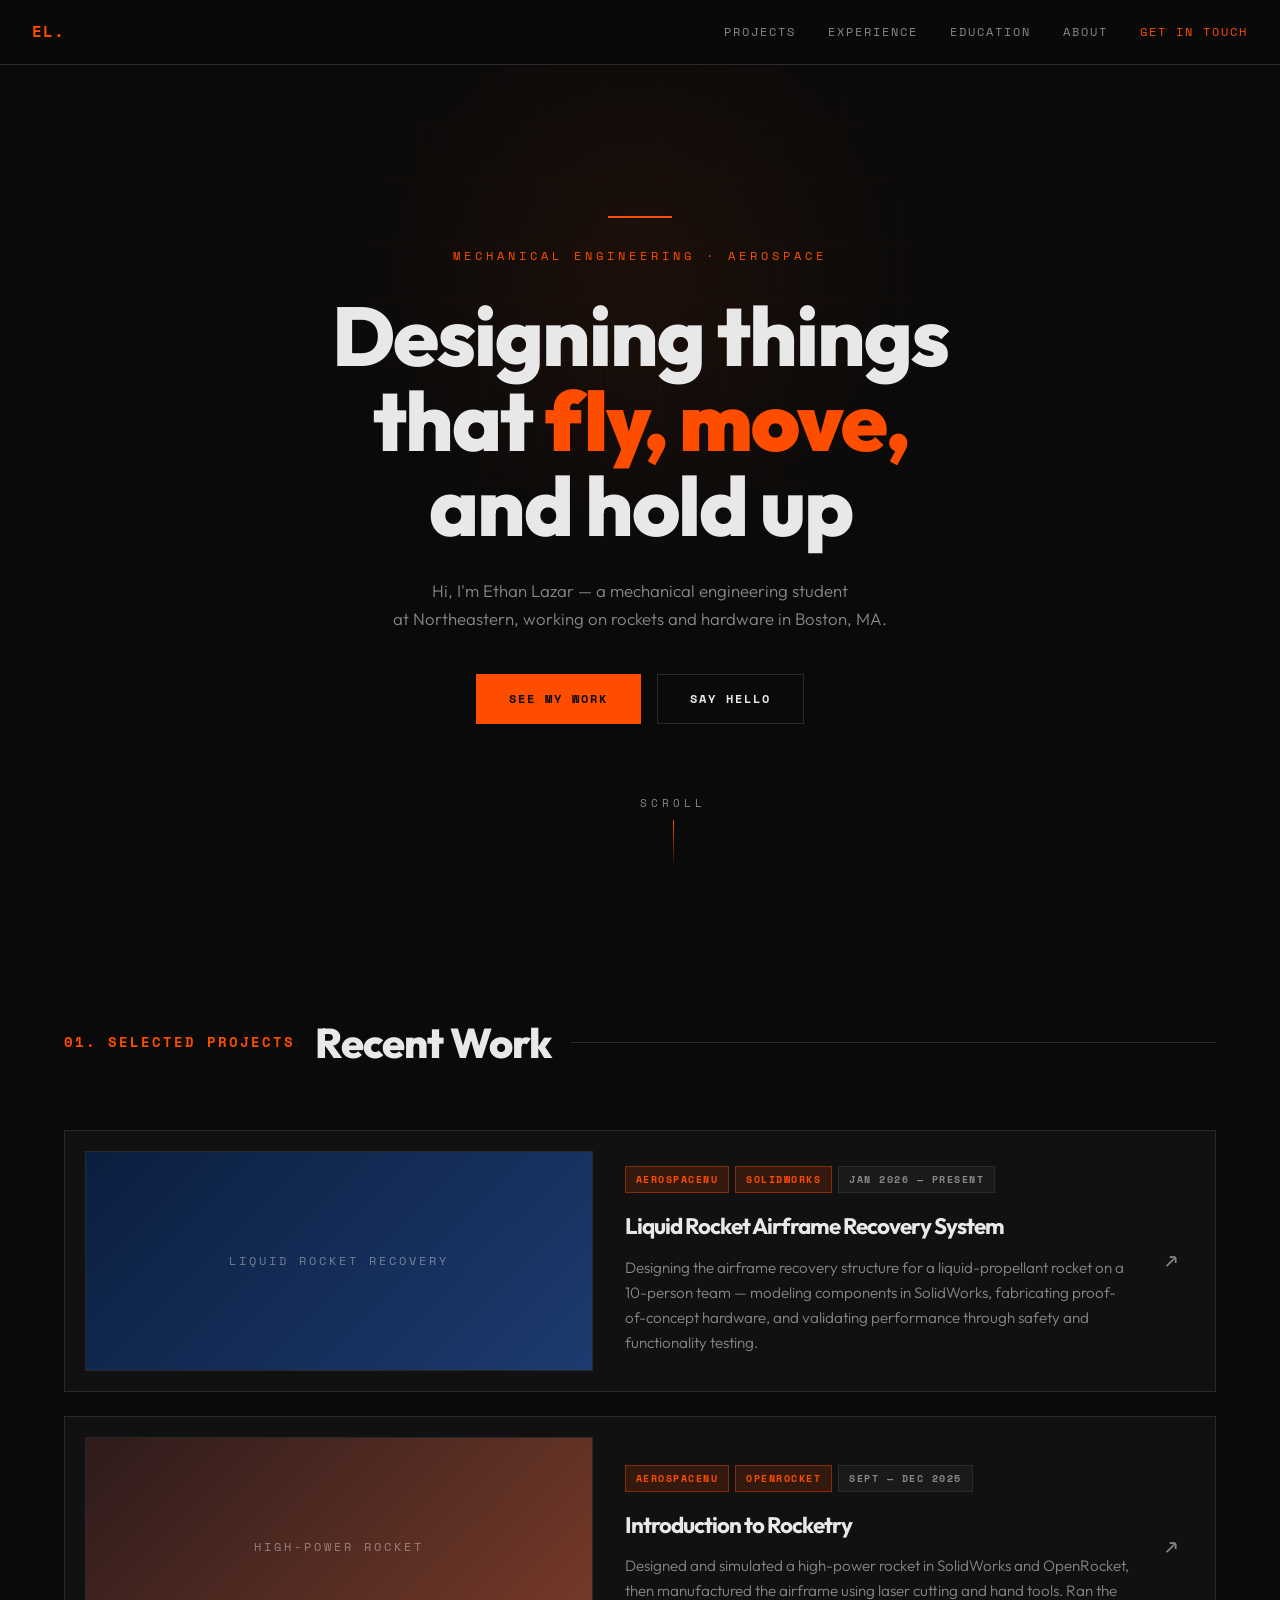
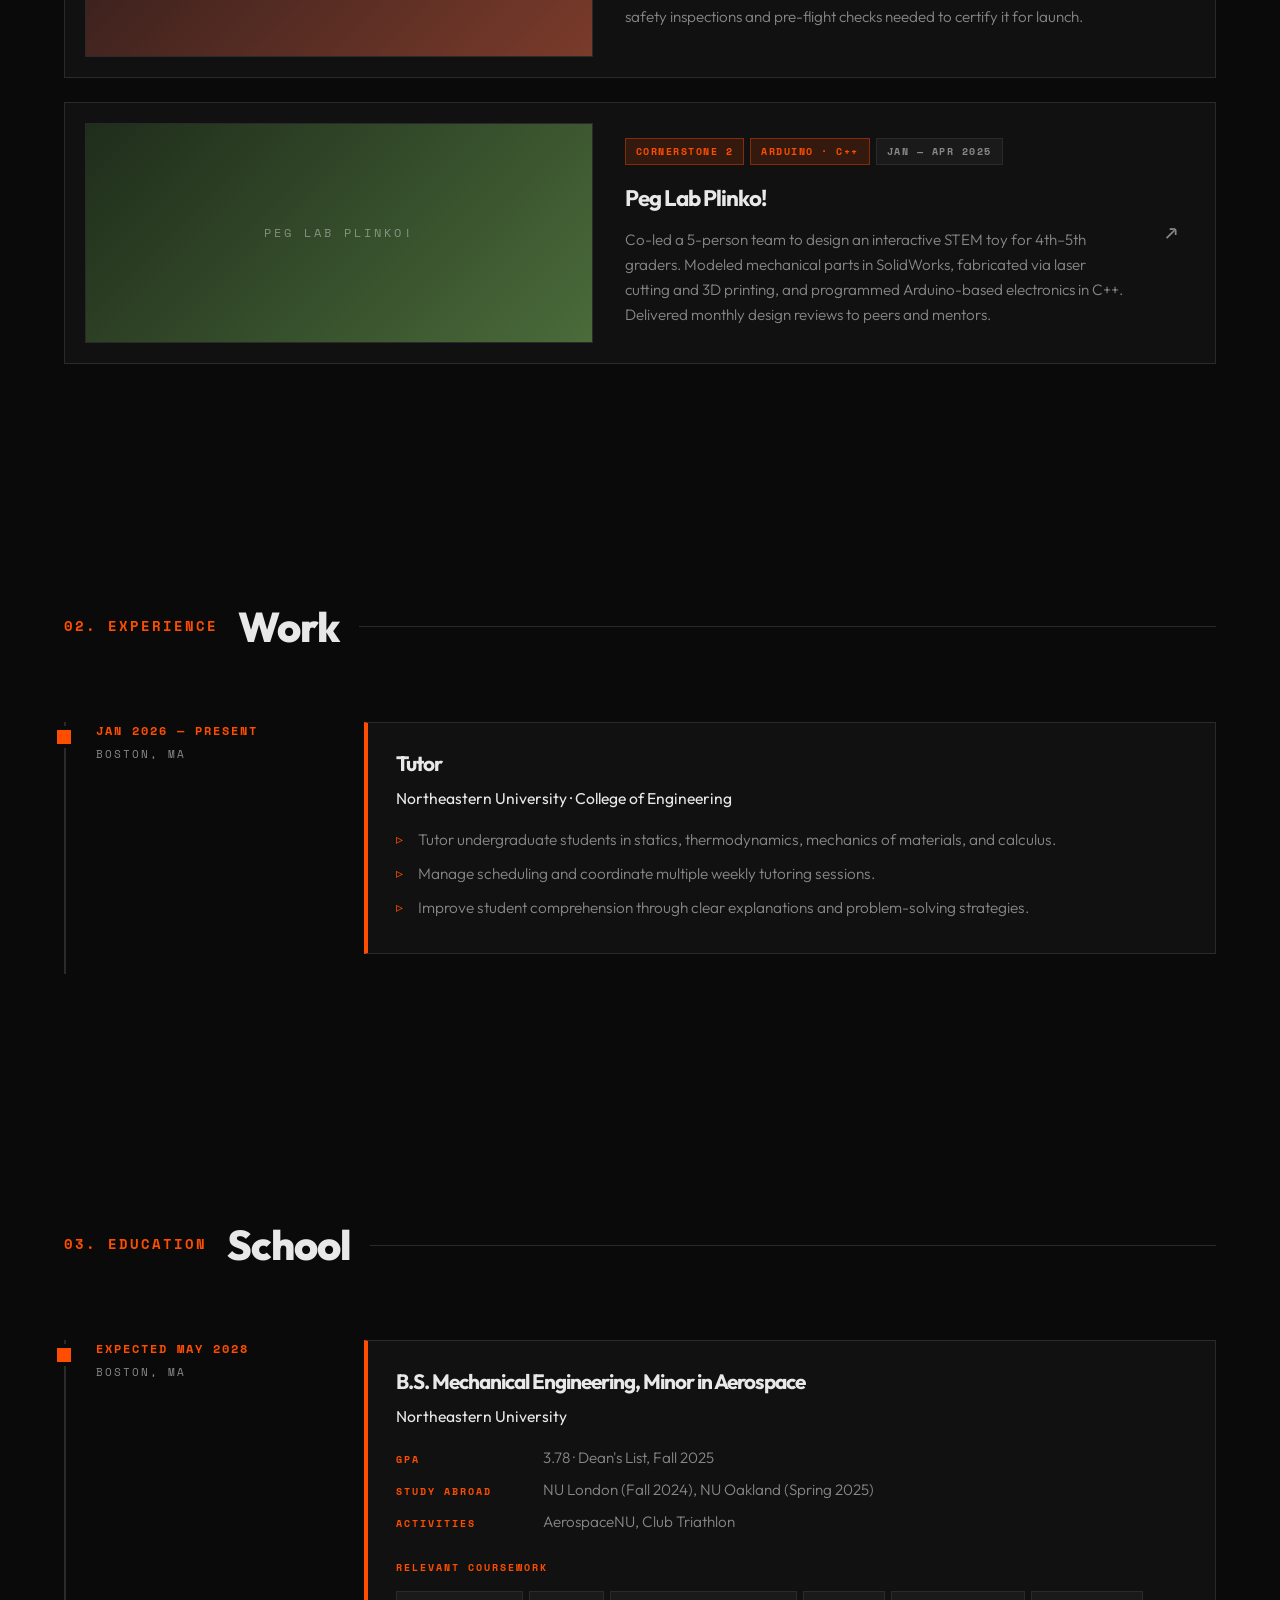
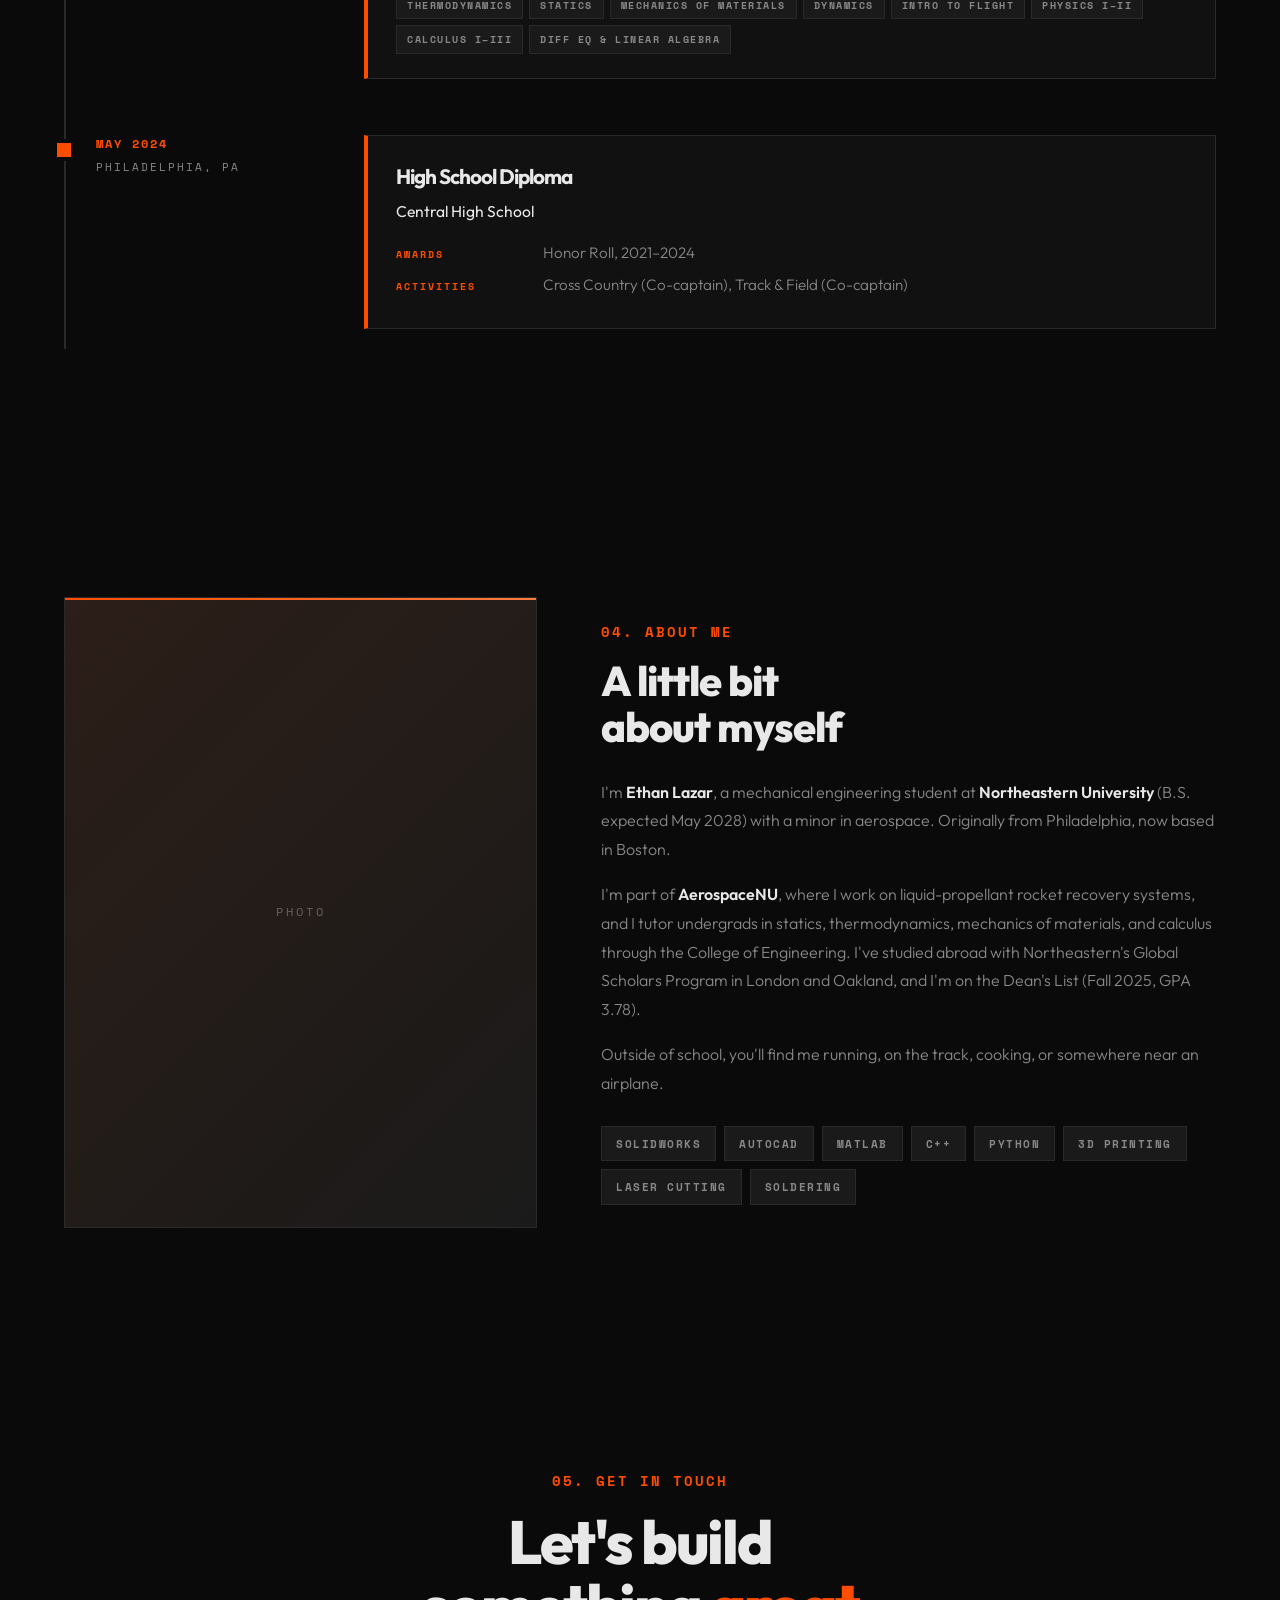
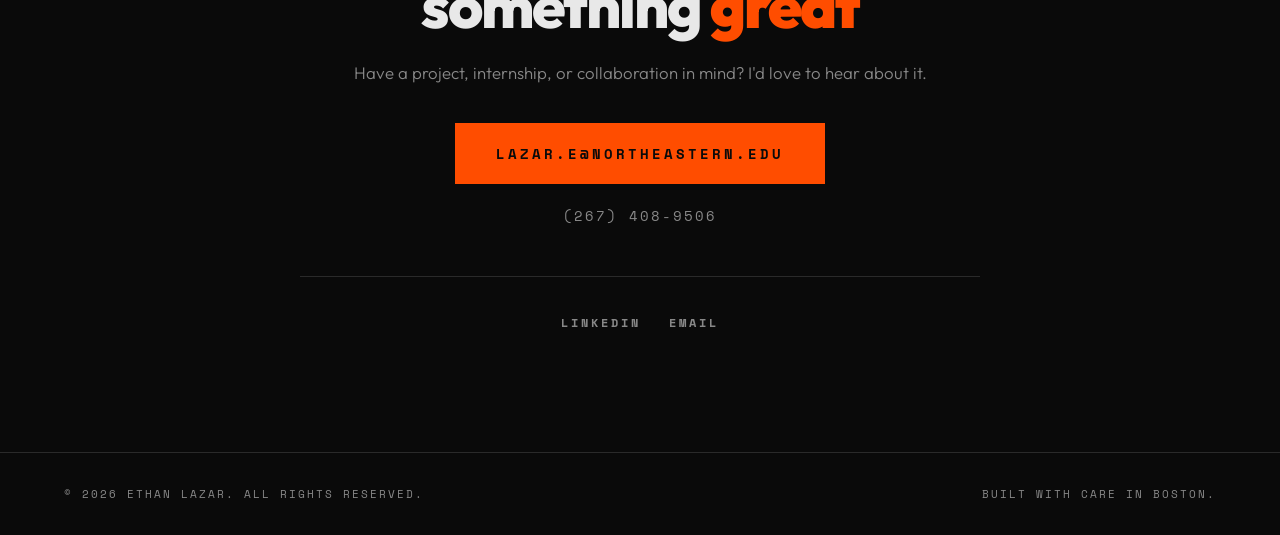
==== index.html @ 2fc9b8a6 "Retheme to engineering-blueprint palette with orange accent Swap workshop/forge styling for a sharp " ====
<!DOCTYPE html>
<html lang="en">
<head>
  <meta charset="UTF-8">
  <meta name="viewport" content="width=device-width, initial-scale=1.0">
  <title>Ethan Lazar — Mechanical Engineering</title>
  <link rel="preconnect" href="https://fonts.googleapis.com">
  <link rel="preconnect" href="https://fonts.gstatic.com" crossorigin>
  <link href="https://fonts.googleapis.com/css2?family=Outfit:wght@300;400;500;600;700;800;900&family=Space+Mono:wght@400;700&display=swap" rel="stylesheet">
  <link rel="stylesheet" href="style.css">
</head>
<body>

  <!-- Navigation -->
  <nav class="nav">
    <a href="#" class="nav-logo">EL<span class="dot">.</span></a>
    <div class="nav-links">
      <a href="#work">Projects</a>
      <a href="#experience">Experience</a>
      <a href="#education">Education</a>
      <a href="#about">About</a>
      <a href="#contact" class="nav-cta">Get in Touch</a>
    </div>
    <button class="nav-toggle" aria-label="Toggle menu">
      <span></span><span></span>
    </button>
  </nav>

  <!-- Mobile Menu -->
  <div class="mobile-menu">
    <a href="#work">Projects</a>
    <a href="#experience">Experience</a>
    <a href="#education">Education</a>
    <a href="#about">About</a>
    <a href="#contact">Get in Touch</a>
  </div>

  <!-- Hero Section -->
  <header class="hero">
    <div class="hero-grain"></div>
    <div class="hero-content">
      <div class="hero-rule"></div>
      <p class="hero-tag">Mechanical Engineering &middot; Aerospace</p>
      <h1 class="hero-title">
        Designing things<br>
        that <em>fly, move,</em><br>
        and hold up
      </h1>
      <p class="hero-sub">
        Hi, I'm Ethan Lazar — a mechanical engineering student<br>
        at Northeastern, working on rockets and hardware in Boston, MA.
      </p>
      <div class="hero-actions">
        <a href="#work" class="btn btn-primary">See My Work</a>
        <a href="#contact" class="btn btn-ghost">Say Hello</a>
      </div>
    </div>
    <div class="hero-scroll">
      <span>Scroll</span>
      <div class="scroll-line"></div>
    </div>
  </header>

  <!-- Work Section -->
  <section id="work" class="section work">
    <div class="container">
      <div class="section-header">
        <p class="section-tag">Selected Projects</p>
        <h2 class="section-title">Recent Work</h2>
      </div>
      <div class="projects-grid">

        <a href="liquid-rocket-recovery.html" class="project-card">
          <div class="project-img" style="background: linear-gradient(135deg, #0b1e3f, #1d3b6f);">
            <span class="project-placeholder">Liquid Rocket Recovery</span>
          </div>
          <div class="project-info">
            <div class="project-tags">
              <span>AerospaceNU</span>
              <span>SolidWorks</span>
              <span>Jan 2026 — Present</span>
            </div>
            <h3>Liquid Rocket Airframe Recovery System</h3>
            <p>Designing the airframe recovery structure for a liquid-propellant rocket on a 10-person team — modeling components in SolidWorks, fabricating proof-of-concept hardware, and validating performance through safety and functionality testing.</p>
          </div>
          <div class="project-arrow">&#8599;</div>
        </a>

        <a href="intro-to-rocketry.html" class="project-card">
          <div class="project-img" style="background: linear-gradient(135deg, #2d1b1b, #7a3b2a);">
            <span class="project-placeholder">High-Power Rocket</span>
          </div>
          <div class="project-info">
            <div class="project-tags">
              <span>AerospaceNU</span>
              <span>OpenRocket</span>
              <span>Sept — Dec 2025</span>
            </div>
            <h3>Introduction to Rocketry</h3>
            <p>Designed and simulated a high-power rocket in SolidWorks and OpenRocket, then manufactured the airframe using laser cutting and hand tools. Ran the safety inspections and pre-flight checks needed to certify it for launch.</p>
          </div>
          <div class="project-arrow">&#8599;</div>
        </a>

        <a href="peg-lab-plinko.html" class="project-card">
          <div class="project-img" style="background: linear-gradient(135deg, #1f2d1b, #4a6b3a);">
            <span class="project-placeholder">Peg Lab Plinko!</span>
          </div>
          <div class="project-info">
            <div class="project-tags">
              <span>Cornerstone 2</span>
              <span>Arduino &middot; C++</span>
              <span>Jan — Apr 2025</span>
            </div>
            <h3>Peg Lab Plinko!</h3>
            <p>Co-led a 5-person team to design an interactive STEM toy for 4th–5th graders. Modeled mechanical parts in SolidWorks, fabricated via laser cutting and 3D printing, and programmed Arduino-based electronics in C++. Delivered monthly design reviews to peers and mentors.</p>
          </div>
          <div class="project-arrow">&#8599;</div>
        </a>

      </div>
    </div>
  </section>

  <!-- Experience Section -->
  <section id="experience" class="section experience">
    <div class="container">
      <div class="section-header">
        <p class="section-tag">Experience</p>
        <h2 class="section-title">Work</h2>
      </div>
      <div class="timeline">
        <article class="timeline-entry">
          <div class="timeline-meta">
            <p class="timeline-date">Jan 2026 — Present</p>
            <p class="timeline-location">Boston, MA</p>
          </div>
          <div class="timeline-body">
            <h3 class="timeline-role">Tutor</h3>
            <p class="timeline-org">Northeastern University &middot; College of Engineering</p>
            <ul class="timeline-list">
              <li>Tutor undergraduate students in statics, thermodynamics, mechanics of materials, and calculus.</li>
              <li>Manage scheduling and coordinate multiple weekly tutoring sessions.</li>
              <li>Improve student comprehension through clear explanations and problem-solving strategies.</li>
            </ul>
          </div>
        </article>
      </div>
    </div>
  </section>

  <!-- Education Section -->
  <section id="education" class="section education">
    <div class="container">
      <div class="section-header">
        <p class="section-tag">Education</p>
        <h2 class="section-title">School</h2>
      </div>
      <div class="timeline">

        <article class="timeline-entry">
          <div class="timeline-meta">
            <p class="timeline-date">Expected May 2028</p>
            <p class="timeline-location">Boston, MA</p>
          </div>
          <div class="timeline-body">
            <h3 class="timeline-role">B.S. Mechanical Engineering, Minor in Aerospace</h3>
            <p class="timeline-org">Northeastern University</p>
            <p class="timeline-detail"><strong>GPA</strong> 3.78 &middot; Dean's List, Fall 2025</p>
            <p class="timeline-detail"><strong>Study Abroad</strong> NU London (Fall 2024), NU Oakland (Spring 2025)</p>
            <p class="timeline-detail"><strong>Activities</strong> AerospaceNU, Club Triathlon</p>
            <p class="timeline-detail timeline-label"><strong>Relevant Coursework</strong></p>
            <div class="course-chips">
              <span>Thermodynamics</span>
              <span>Statics</span>
              <span>Mechanics of Materials</span>
              <span>Dynamics</span>
              <span>Intro to Flight</span>
              <span>Physics I–II</span>
              <span>Calculus I–III</span>
              <span>Diff Eq &amp; Linear Algebra</span>
            </div>
          </div>
        </article>

        <article class="timeline-entry">
          <div class="timeline-meta">
            <p class="timeline-date">May 2024</p>
            <p class="timeline-location">Philadelphia, PA</p>
          </div>
          <div class="timeline-body">
            <h3 class="timeline-role">High School Diploma</h3>
            <p class="timeline-org">Central High School</p>
            <p class="timeline-detail"><strong>Awards</strong> Honor Roll, 2021–2024</p>
            <p class="timeline-detail"><strong>Activities</strong> Cross Country (Co-captain), Track &amp; Field (Co-captain)</p>
          </div>
        </article>

      </div>
    </div>
  </section>

  <!-- About Section -->
  <section id="about" class="section about">
    <div class="container">
      <div class="about-grid">
        <div class="about-photo">
          <div class="photo-placeholder">Photo</div>
        </div>
        <div class="about-content">
          <p class="section-tag">About Me</p>
          <h2 class="section-title">A little bit<br>about myself</h2>
          <p class="about-text">
            I'm <strong>Ethan Lazar</strong>, a mechanical engineering student at <strong>Northeastern University</strong> (B.S. expected May 2028) with a minor in aerospace. Originally from Philadelphia, now based in Boston.
          </p>
          <p class="about-text">
            I'm part of <strong>AerospaceNU</strong>, where I work on liquid-propellant rocket recovery systems, and I tutor undergrads in statics, thermodynamics, mechanics of materials, and calculus through the College of Engineering. I've studied abroad with Northeastern's Global Scholars Program in London and Oakland, and I'm on the Dean's List (Fall 2025, GPA 3.78).
          </p>
          <p class="about-text">
            Outside of school, you'll find me running, on the track, cooking, or somewhere near an airplane.
          </p>
          <div class="skills-row">
            <div class="skill-chip">SolidWorks</div>
            <div class="skill-chip">AutoCAD</div>
            <div class="skill-chip">MATLAB</div>
            <div class="skill-chip">C++</div>
            <div class="skill-chip">Python</div>
            <div class="skill-chip">3D Printing</div>
            <div class="skill-chip">Laser Cutting</div>
            <div class="skill-chip">Soldering</div>
          </div>
        </div>
      </div>
    </div>
  </section>

  <!-- Contact Section -->
  <section id="contact" class="section contact">
    <div class="container">
      <div class="contact-inner">
        <p class="section-tag">Get in Touch</p>
        <h2 class="contact-title">Let's build<br>something <em>great</em></h2>
        <p class="contact-sub">Have a project, internship, or collaboration in mind? I'd love to hear about it.</p>
        <a href="mailto:lazar.e@northeastern.edu" class="btn btn-primary btn-large">lazar.e@northeastern.edu</a>
        <p class="contact-phone"><a href="tel:+12674089506">(267) 408-9506</a></p>
        <div class="social-links">
          <a href="https://linkedin.com/in/etlazar" target="_blank" rel="noopener">LinkedIn</a>
          <a href="mailto:lazar.e@northeastern.edu">Email</a>
        </div>
      </div>
    </div>
  </section>

  <!-- Footer -->
  <footer class="footer">
    <div class="container footer-inner">
      <span>&copy; 2026 Ethan Lazar. All rights reserved.</span>
      <span>Built with care in Boston.</span>
    </div>
  </footer>

  <script src="script.js"></script>
</body>
</html>
---- style.css ----
/* ============================================
   PORTFOLIO — STYLE SHEET
   Aesthetic: engineering blueprint — sharp,
   dark-on-dark, monospace UI labels, accent orange.
   ============================================ */

:root {
  --bg:           #0a0a0a;
  --surface:      #111111;
  --surface-2:    #1a1a1a;
  --border:       #2a2a2a;
  --text:         #e8e8e8;
  --text-dim:     #888888;
  --accent:       #ff4d00;
  --accent-2:     #ff7a3d;
  --accent-glow:  rgba(255, 77, 0, 0.15);
  --accent-border:rgba(255, 77, 0, 0.4);

  --font-sans:    'Outfit', -apple-system, BlinkMacSystemFont, sans-serif;
  --font-mono:    'Space Mono', ui-monospace, 'Courier New', monospace;

  --max-w: 1200px;
  --ease: cubic-bezier(0.22, 1, 0.36, 1);
}

/* ---- Reset ---- */
*, *::before, *::after { margin: 0; padding: 0; box-sizing: border-box; }
html { scroll-behavior: smooth; -webkit-font-smoothing: antialiased; }
body {
  font-family: var(--font-sans);
  background: var(--bg);
  color: var(--text);
  font-size: 16px;
  font-weight: 300;
  line-height: 1.6;
  overflow-x: hidden;
}
a { color: inherit; text-decoration: none; }
img { max-width: 100%; display: block; }

/* ---- Scrollbar ---- */
::-webkit-scrollbar { width: 6px; height: 6px; }
::-webkit-scrollbar-track { background: var(--bg); }
::-webkit-scrollbar-thumb { background: var(--accent); border-radius: 3px; }
::-webkit-scrollbar-thumb:hover { background: var(--accent-2); }
html { scrollbar-width: thin; scrollbar-color: var(--accent) var(--bg); }

/* ---- Container ---- */
.container { max-width: var(--max-w); margin: 0 auto; padding: 0 24px; }

/* ============================================
   NAVIGATION — glassmorphism
   ============================================ */
.nav {
  position: fixed; top: 0; left: 0; right: 0; z-index: 100;
  display: flex; align-items: center; justify-content: space-between;
  padding: 18px 32px;
  background: rgba(10, 10, 10, 0.85);
  backdrop-filter: blur(20px);
  -webkit-backdrop-filter: blur(20px);
  border-bottom: 1px solid var(--border);
}
.nav-logo {
  font-family: var(--font-mono);
  font-size: 1rem;
  font-weight: 700;
  letter-spacing: 1px;
  color: var(--accent);
  text-transform: uppercase;
}
.nav-logo .dot { color: var(--accent); }
.nav-links { display: flex; align-items: center; gap: 32px; }
.nav-links a {
  position: relative;
  font-family: var(--font-mono);
  font-size: 0.78rem;
  font-weight: 400;
  color: var(--text-dim);
  text-transform: uppercase;
  letter-spacing: 2px;
  padding: 4px 0;
  transition: color 0.3s var(--ease);
}
.nav-links a::after {
  content: "";
  position: absolute;
  left: 0; bottom: -2px;
  width: 0; height: 1px;
  background: var(--accent);
  transition: width 0.3s var(--ease);
}
.nav-links a:hover { color: var(--accent); }
.nav-links a:hover::after { width: 100%; }
.nav-cta {
  color: var(--accent) !important;
}
.nav-cta::after { background: var(--accent); }

.nav-toggle {
  display: none; background: none; border: none; cursor: pointer;
  flex-direction: column; gap: 5px; padding: 4px;
}
.nav-toggle span {
  display: block; width: 24px; height: 2px; background: var(--text);
  transition: 0.3s var(--ease);
}

/* Mobile menu */
.mobile-menu {
  position: fixed; top: 0; left: 0; right: 0; bottom: 0;
  z-index: 99; background: var(--bg);
  display: flex; flex-direction: column;
  align-items: center; justify-content: center; gap: 28px;
  opacity: 0; pointer-events: none; transition: opacity 0.4s var(--ease);
}
.mobile-menu.open { opacity: 1; pointer-events: all; }
.mobile-menu a {
  font-family: var(--font-mono);
  font-size: 1.2rem;
  font-weight: 400;
  text-transform: uppercase;
  letter-spacing: 3px;
  color: var(--text-dim);
  transition: color 0.3s;
}
.mobile-menu a:hover { color: var(--accent); }

/* ============================================
   HERO — grid background + radial glow
   ============================================ */
.hero {
  position: relative;
  min-height: 100vh;
  display: flex; align-items: center; justify-content: center;
  padding: 120px 24px 80px;
  overflow: hidden;
  background: var(--bg);
}
.hero::before {
  /* grid */
  content: "";
  position: absolute; inset: 0;
  background-image:
    linear-gradient(rgba(255, 77, 0, 0.04) 1px, transparent 1px),
    linear-gradient(90deg, rgba(255, 77, 0, 0.04) 1px, transparent 1px);
  background-size: 60px 60px;
  -webkit-mask-image: radial-gradient(ellipse 80% 60% at 50% 40%, #000 0%, transparent 80%);
          mask-image: radial-gradient(ellipse 80% 60% at 50% 40%, #000 0%, transparent 80%);
  pointer-events: none;
}
.hero::after {
  /* glow orb */
  content: "";
  position: absolute;
  top: 30%; left: 50%;
  width: 600px; height: 600px;
  transform: translate(-50%, -50%);
  background: radial-gradient(circle, rgba(255, 77, 0, 0.08) 0%, transparent 70%);
  pointer-events: none;
  z-index: 0;
}
.hero-grain { display: none; }

.hero-content { text-align: center; position: relative; z-index: 1; }
.hero-rule {
  width: 64px;
  height: 2px;
  background: var(--accent);
  margin: 0 auto 28px;
  opacity: 0; animation: fadeUp 0.8s var(--ease) 0.2s forwards;
}
.hero-tag {
  font-family: var(--font-mono);
  font-size: 0.78rem;
  font-weight: 400;
  text-transform: uppercase;
  letter-spacing: 4px;
  color: var(--accent);
  margin-bottom: 28px;
  opacity: 0; animation: fadeUp 0.8s var(--ease) 0.4s forwards;
}
.hero-title {
  font-family: var(--font-sans);
  font-size: clamp(2.6rem, 6.5vw, 5.2rem);
  font-weight: 800;
  line-height: 1.02;
  letter-spacing: -2px;
  color: var(--text);
  margin-bottom: 28px;
  opacity: 0; animation: fadeUp 0.8s var(--ease) 0.6s forwards;
}
.hero-title em {
  font-style: normal;
  color: var(--accent);
  font-weight: 900;
}
.hero-sub {
  font-size: 1.05rem;
  font-weight: 300;
  color: var(--text-dim);
  line-height: 1.7;
  max-width: 560px;
  margin: 0 auto 40px;
  opacity: 0; animation: fadeUp 0.8s var(--ease) 0.8s forwards;
}
.hero-actions {
  display: flex; gap: 16px; justify-content: center; flex-wrap: wrap;
  opacity: 0; animation: fadeUp 0.8s var(--ease) 1s forwards;
}
.hero-scroll {
  position: absolute; bottom: 32px; left: 50%; transform: translateX(-50%);
  display: flex; flex-direction: column; align-items: center; gap: 8px;
  z-index: 1;
  opacity: 0; animation: fadeUp 0.8s var(--ease) 1.2s forwards;
}
.hero-scroll span {
  font-family: var(--font-mono);
  font-size: 0.7rem; text-transform: uppercase; letter-spacing: 4px;
  color: var(--text-dim);
}
.scroll-line {
  width: 1px; height: 48px;
  background: linear-gradient(to bottom, var(--accent), transparent);
  animation: scrollPulse 2s ease-in-out infinite;
}

/* ============================================
   BUTTONS — sliding ::before background
   ============================================ */
.btn {
  position: relative;
  display: inline-flex; align-items: center; gap: 8px;
  padding: 14px 32px;
  font-family: var(--font-mono);
  font-size: 0.78rem; font-weight: 700;
  text-transform: uppercase;
  letter-spacing: 2px;
  border: 1px solid var(--accent);
  background: transparent;
  color: var(--accent);
  cursor: pointer;
  overflow: hidden;
  z-index: 0;
  transition: color 0.3s var(--ease);
}
.btn::before {
  content: "";
  position: absolute;
  top: 0; left: -100%;
  width: 100%; height: 100%;
  background: var(--accent);
  z-index: -1;
  transition: left 0.35s var(--ease);
}
.btn:hover { color: var(--bg); }
.btn:hover::before { left: 0; }

.btn-primary {
  background: var(--accent);
  color: var(--bg);
}
.btn-primary::before {
  background: var(--accent-2);
  left: -100%;
}
.btn-primary:hover { color: var(--bg); }
.btn-primary:hover::before { left: 0; }

.btn-ghost {
  border-color: var(--border);
  color: var(--text);
}
.btn-ghost::before { background: var(--accent); }
.btn-ghost:hover { color: var(--bg); border-color: var(--accent); }

.btn-large { font-size: 0.9rem; padding: 18px 40px; letter-spacing: 3px; }

/* ============================================
   SECTIONS — numbered header with horizontal line
   ============================================ */
.section { padding: 120px 0; position: relative; }
.section-header {
  display: flex;
  align-items: center;
  gap: 20px;
  margin-bottom: 64px;
}
.section-header::after {
  content: "";
  flex: 1;
  height: 1px;
  background: var(--border);
}
.section-tag {
  font-family: var(--font-mono);
  font-size: 0.85rem; font-weight: 700;
  text-transform: uppercase;
  letter-spacing: 2px;
  color: var(--accent);
  flex-shrink: 0;
}
.section-title {
  font-family: var(--font-sans);
  font-size: clamp(1.8rem, 3.4vw, 2.6rem);
  font-weight: 800;
  letter-spacing: -1px;
  color: var(--text);
  line-height: 1.1;
  flex-shrink: 0;
  white-space: nowrap;
}

/* Numbered counters: 01, 02, 03, ... */
body { counter-reset: section; }
.section { counter-increment: section; }
.section .section-tag::before {
  content: counter(section, decimal-leading-zero) ". ";
  color: var(--accent);
}

/* ============================================
   PROJECTS GRID — cards with hover lift + top bar
   ============================================ */
.projects-grid {
  display: grid; gap: 24px;
}
.project-card {
  position: relative;
  display: grid;
  grid-template-columns: 1fr 1fr auto;
  align-items: center;
  gap: 32px;
  background: var(--surface);
  padding: 20px;
  border: 1px solid var(--border);
  transition: transform 0.3s var(--ease), border-color 0.3s var(--ease), background 0.3s var(--ease);
  cursor: pointer;
  overflow: hidden;
}
.project-card::before {
  content: "";
  position: absolute;
  top: 0; left: 0; right: 0;
  height: 2px;
  background: linear-gradient(90deg, var(--accent), var(--accent-2));
  opacity: 0;
  transition: opacity 0.3s var(--ease);
}
.project-card:hover {
  border-color: var(--accent);
  transform: translateY(-4px);
}
.project-card:hover::before { opacity: 1; }

.project-img {
  height: 220px;
  display: flex; align-items: center; justify-content: center;
  overflow: hidden;
  border: 1px solid var(--border);
  transition: transform 0.4s var(--ease);
}
.project-card:hover .project-img { transform: scale(1.02); }
.project-placeholder {
  font-family: var(--font-mono);
  font-size: 0.78rem;
  color: rgba(232, 232, 232, 0.45);
  text-transform: uppercase;
  letter-spacing: 3px;
}
.project-info { padding: 8px 0; }
.project-tags { display: flex; gap: 6px; margin-bottom: 16px; flex-wrap: wrap; }
.project-tags span {
  font-family: var(--font-mono);
  font-size: 0.65rem; font-weight: 700;
  text-transform: uppercase; letter-spacing: 1.5px;
  color: var(--accent);
  background: var(--accent-glow);
  border: 1px solid var(--accent-border);
  padding: 4px 10px;
}
.project-tags span:last-child {
  color: var(--text-dim);
  background: var(--surface-2);
  border-color: var(--border);
}
.project-info h3 {
  font-family: var(--font-sans);
  font-size: 1.4rem;
  font-weight: 700;
  letter-spacing: -1px;
  color: var(--text);
  margin-bottom: 10px;
}
.project-info p {
  font-size: 0.95rem;
  font-weight: 300;
  color: var(--text-dim);
  line-height: 1.65;
}
.project-arrow {
  font-family: var(--font-mono);
  font-size: 1.5rem; color: var(--text-dim);
  transition: all 0.3s var(--ease);
  padding-right: 16px;
}
.project-card:hover .project-arrow {
  color: var(--accent); transform: translate(4px, -4px);
}

/* ============================================
   TIMELINE — square dots, 2px left line
   ============================================ */
.experience { background: var(--bg); }
.education  { background: var(--bg); }

.timeline {
  position: relative;
  display: flex; flex-direction: column;
  padding-left: 32px;
}
.timeline::before {
  content: "";
  position: absolute;
  left: 0; top: 8px; bottom: 8px;
  width: 2px;
  background: var(--border);
}
.timeline-entry {
  position: relative;
  display: grid;
  grid-template-columns: 220px 1fr;
  gap: 48px;
  padding: 28px 0;
}
.timeline-entry::before {
  content: "";
  position: absolute;
  left: -39px;
  top: 36px;
  width: 14px; height: 14px;
  background: var(--accent);
  border: 2px solid var(--accent);
  box-shadow: 0 0 0 4px var(--bg);
}
.timeline-entry:first-child { padding-top: 8px; }
.timeline-entry:first-child::before { top: 16px; }

.timeline-meta {
  font-family: var(--font-mono);
}
.timeline-date {
  font-size: 0.72rem;
  font-weight: 700;
  color: var(--accent);
  text-transform: uppercase;
  letter-spacing: 2px;
  margin-bottom: 6px;
}
.timeline-location {
  font-size: 0.68rem;
  color: var(--text-dim);
  text-transform: uppercase;
  letter-spacing: 2px;
}
.timeline-body {
  position: relative;
  background: var(--surface);
  border: 1px solid var(--border);
  border-left: 4px solid var(--accent);
  padding: 24px 28px;
  transition: border-color 0.3s var(--ease), transform 0.3s var(--ease);
}
.timeline-body:hover {
  border-color: var(--accent);
  border-left-color: var(--accent);
  transform: translateY(-2px);
}
.timeline-role {
  font-family: var(--font-sans);
  font-size: 1.3rem;
  font-weight: 700;
  letter-spacing: -1px;
  color: var(--text);
  margin-bottom: 6px;
}
.timeline-org {
  font-size: 0.98rem;
  font-weight: 400;
  color: var(--text);
  margin-bottom: 16px;
}
.timeline-detail {
  font-size: 0.95rem;
  font-weight: 300;
  color: var(--text-dim);
  line-height: 1.7;
  margin-bottom: 6px;
}
.timeline-detail strong {
  display: inline-block;
  min-width: 140px;
  font-family: var(--font-mono);
  font-size: 0.65rem;
  font-weight: 700;
  color: var(--accent);
  text-transform: uppercase;
  letter-spacing: 2px;
  margin-right: 4px;
}
.timeline-label { margin-top: 18px; margin-bottom: 0; }
.timeline-list {
  list-style: none;
  margin: 12px 0 0;
  padding: 0;
}
.timeline-list li {
  position: relative;
  padding-left: 22px;
  color: var(--text-dim);
  font-size: 0.96rem;
  font-weight: 300;
  line-height: 1.7;
  margin-bottom: 8px;
}
.timeline-list li::before {
  content: "▹";
  position: absolute;
  left: 0; top: 0;
  color: var(--accent);
  font-size: 0.9rem;
}
.course-chips {
  display: flex; flex-wrap: wrap; gap: 6px; margin-top: 12px;
}
.course-chips span {
  font-family: var(--font-mono);
  font-size: 0.65rem; font-weight: 700;
  text-transform: uppercase; letter-spacing: 1.5px;
  padding: 5px 10px;
  background: var(--surface-2);
  border: 1px solid var(--border);
  color: var(--text-dim);
  transition: all 0.25s var(--ease);
}
.course-chips span:hover {
  background: var(--accent-glow);
  border-color: var(--accent-border);
  color: var(--accent);
}

/* ============================================
   ABOUT
   ============================================ */
.about { background: var(--bg); }
.about-grid {
  display: grid; grid-template-columns: 1fr 1.3fr;
  gap: 64px; align-items: center;
}
.about-photo {
  aspect-ratio: 3/4;
  overflow: hidden;
  border: 1px solid var(--border);
  background: var(--surface);
  position: relative;
}
.about-photo::before {
  content: "";
  position: absolute;
  top: 0; left: 0; right: 0;
  height: 2px;
  background: linear-gradient(90deg, var(--accent), var(--accent-2));
}
.photo-placeholder {
  width: 100%; height: 100%;
  background:
    linear-gradient(135deg, rgba(255, 77, 0, 0.08), transparent),
    var(--surface-2);
  display: flex; align-items: center; justify-content: center;
  font-family: var(--font-mono);
  color: rgba(232, 232, 232, 0.35); font-size: 0.78rem;
  text-transform: uppercase; letter-spacing: 3px;
}
.about-content .section-tag {
  display: inline-block;
  margin-bottom: 14px;
}
.about-content .section-title {
  white-space: normal;
  margin-bottom: 28px;
}
.about-text {
  color: var(--text-dim);
  font-size: 1rem;
  font-weight: 300;
  line-height: 1.8;
  margin-bottom: 16px;
}
.about-text strong { color: var(--text); font-weight: 600; }
.skills-row {
  display: flex; flex-wrap: wrap; gap: 8px; margin-top: 28px;
}
.skill-chip {
  font-family: var(--font-mono);
  font-size: 0.7rem; font-weight: 700;
  text-transform: uppercase; letter-spacing: 1.5px;
  padding: 8px 14px;
  background: var(--surface-2);
  border: 1px solid var(--border);
  color: var(--text-dim);
  transition: all 0.25s var(--ease);
}
.skill-chip:hover {
  background: var(--accent-glow);
  border-color: var(--accent-border);
  color: var(--accent);
}

/* ============================================
   CONTACT
   ============================================ */
.contact { text-align: center; background: var(--bg); }
.contact-inner { max-width: 680px; margin: 0 auto; }
.contact-inner .section-tag {
  display: inline-block;
  margin-bottom: 18px;
  text-align: center;
}
.contact-title {
  font-family: var(--font-sans);
  font-size: clamp(2.2rem, 5vw, 3.8rem);
  font-weight: 800;
  letter-spacing: -2px;
  color: var(--text);
  line-height: 1.05;
  margin-bottom: 22px;
}
.contact-title em { color: var(--accent); font-style: normal; font-weight: 900; }
.contact-sub {
  color: var(--text-dim);
  font-size: 1.05rem;
  font-weight: 300;
  margin-bottom: 36px;
}
.contact-phone {
  margin-top: 22px;
  font-family: var(--font-mono);
  font-size: 0.85rem;
  color: var(--text-dim);
  letter-spacing: 2px;
  text-transform: uppercase;
}
.contact-phone a {
  color: var(--text-dim);
  transition: color 0.3s;
}
.contact-phone a:hover { color: var(--accent); }
.social-links {
  display: flex; gap: 28px; justify-content: center; margin-top: 48px;
  padding-top: 36px;
  border-top: 1px solid var(--border);
}
.social-links a {
  font-family: var(--font-mono);
  font-size: 0.75rem; font-weight: 700;
  color: var(--text-dim); transition: color 0.3s;
  text-transform: uppercase; letter-spacing: 3px;
}
.social-links a:hover { color: var(--accent); }

/* ============================================
   FOOTER
   ============================================ */
.footer {
  padding: 32px 0;
  border-top: 1px solid var(--border);
  background: var(--bg);
}
.footer-inner {
  display: flex; justify-content: space-between; align-items: center;
  font-family: var(--font-mono);
  font-size: 0.7rem;
  text-transform: uppercase;
  letter-spacing: 2px;
  color: var(--text-dim);
}

/* ============================================
   PROJECT DETAIL PAGE
   ============================================ */
.project-hero {
  position: relative;
  padding: 160px 24px 80px;
  overflow: hidden;
  background: var(--bg);
  border-bottom: 1px solid var(--border);
}
.project-hero::before {
  content: "";
  position: absolute; inset: 0;
  background-image:
    linear-gradient(rgba(255, 77, 0, 0.04) 1px, transparent 1px),
    linear-gradient(90deg, rgba(255, 77, 0, 0.04) 1px, transparent 1px);
  background-size: 60px 60px;
  -webkit-mask-image: radial-gradient(ellipse 70% 80% at 50% 30%, #000 0%, transparent 80%);
          mask-image: radial-gradient(ellipse 70% 80% at 50% 30%, #000 0%, transparent 80%);
  pointer-events: none;
}
.project-hero .container { position: relative; z-index: 1; }
.back-link {
  font-family: var(--font-mono);
  display: inline-flex; align-items: center; gap: 8px;
  font-size: 0.75rem; color: var(--text-dim);
  text-transform: uppercase; letter-spacing: 3px;
  margin-bottom: 32px;
  transition: color 0.3s;
}
.back-link:hover { color: var(--accent); }
.project-hero-tags {
  display: flex; gap: 6px; margin-bottom: 24px; flex-wrap: wrap;
}
.project-hero-tags span {
  font-family: var(--font-mono);
  font-size: 0.65rem; font-weight: 700;
  text-transform: uppercase; letter-spacing: 1.5px;
  color: var(--accent);
  background: var(--accent-glow);
  border: 1px solid var(--accent-border);
  padding: 4px 10px;
}
.project-hero-tags span:last-child {
  color: var(--text-dim);
  background: var(--surface-2);
  border-color: var(--border);
}
.project-hero-title {
  font-family: var(--font-sans);
  font-size: clamp(2.2rem, 5vw, 3.8rem);
  font-weight: 800;
  line-height: 1.05;
  letter-spacing: -2px;
  color: var(--text);
  margin-bottom: 24px;
  max-width: 900px;
}
.project-hero-sub {
  font-size: 1.05rem;
  font-weight: 300;
  color: var(--text-dim);
  line-height: 1.7;
  max-width: 720px;
}
.project-cover {
  position: relative;
  width: 100%;
  height: clamp(220px, 40vw, 420px);
  border: 1px solid var(--border);
  margin-top: 56px;
  display: flex; align-items: center; justify-content: center;
  overflow: hidden;
}
.project-cover::before {
  content: "";
  position: absolute;
  top: 0; left: 0; right: 0;
  height: 2px;
  background: linear-gradient(90deg, var(--accent), var(--accent-2));
}
.project-cover span {
  font-family: var(--font-mono);
  font-size: clamp(0.9rem, 1.6vw, 1.1rem);
  color: rgba(232, 232, 232, 0.55);
  letter-spacing: 3px;
  text-transform: uppercase;
}
.project-body {
  padding: 80px 0 120px;
  background: var(--bg);
}
.project-body .container {
  display: grid;
  grid-template-columns: 280px 1fr;
  gap: 64px;
  align-items: start;
}
.project-meta {
  position: sticky; top: 110px;
  display: flex; flex-direction: column; gap: 24px;
  padding: 28px;
  background: var(--surface);
  border: 1px solid var(--border);
  border-left: 4px solid var(--accent);
}
.project-meta dt {
  font-family: var(--font-mono);
  font-size: 0.65rem; font-weight: 700;
  text-transform: uppercase; letter-spacing: 2px;
  color: var(--accent);
  margin-bottom: 8px;
}
.project-meta dd {
  font-size: 0.92rem;
  font-weight: 300;
  color: var(--text);
  line-height: 1.5;
}
.project-content h3 {
  font-family: var(--font-sans);
  font-size: 1.4rem;
  font-weight: 700;
  letter-spacing: -1px;
  color: var(--text);
  margin: 0 0 18px;
  padding-bottom: 12px;
  border-bottom: 1px solid var(--border);
}
.project-content h3:not(:first-child) { margin-top: 48px; }
.project-content p {
  color: var(--text-dim);
  font-size: 1rem;
  font-weight: 300;
  line-height: 1.8;
  margin-bottom: 16px;
}
.project-content ul {
  list-style: none;
  margin: 0 0 16px;
  padding: 0;
}
.project-content li {
  position: relative;
  padding-left: 24px;
  color: var(--text-dim);
  font-size: 1rem;
  font-weight: 300;
  line-height: 1.8;
  margin-bottom: 10px;
}
.project-content li::before {
  content: "▹";
  position: absolute;
  left: 0; top: 0;
  color: var(--accent);
  font-size: 0.95rem;
}
.project-nav {
  border-top: 1px solid var(--border);
  padding: 40px 0 80px;
  background: var(--bg);
}
.project-nav .container {
  display: flex; justify-content: space-between; gap: 24px; flex-wrap: wrap;
}
.project-nav a {
  display: inline-flex; flex-direction: column; gap: 6px;
  color: var(--text-dim);
  transition: color 0.3s;
}
.project-nav a:hover { color: var(--accent); }
.project-nav .label {
  font-family: var(--font-mono);
  font-size: 0.68rem;
  font-weight: 700;
  text-transform: uppercase;
  letter-spacing: 3px;
}
.project-nav .title {
  font-family: var(--font-sans);
  font-size: 1.15rem;
  font-weight: 700;
  letter-spacing: -0.5px;
  color: var(--text);
}
.project-nav a:hover .title { color: var(--accent); }
.project-nav .next { text-align: right; align-items: flex-end; }

/* ============================================
   ANIMATIONS
   ============================================ */
@keyframes fadeUp {
  from { opacity: 0; transform: translateY(40px); }
  to   { opacity: 1; transform: translateY(0); }
}
@keyframes scrollPulse {
  0%, 100% { opacity: 0.4; transform: scaleY(1); }
  50%      { opacity: 1;   transform: scaleY(1.2); }
}

/* Scroll reveal */
.reveal {
  opacity: 0;
  transform: translateY(40px);
  transition: opacity 0.8s var(--ease), transform 0.8s var(--ease);
}
.reveal.visible {
  opacity: 1;
  transform: translateY(0);
}

/* ============================================
   RESPONSIVE
   ============================================ */
@media (max-width: 900px) {
  .nav { padding: 16px 20px; }
  .section { padding: 4rem 0; }
  .section-header { gap: 12px; margin-bottom: 40px; }
  .section-title { font-size: 1.5rem; }
  .container { padding: 0 2rem; }

  .hero { padding: 100px 2rem 60px; }
  .hero::after { width: 360px; height: 360px; }
  .hero-scroll { display: none; }

  .project-card {
    grid-template-columns: 1fr;
    gap: 20px;
  }
  .project-arrow { display: none; }

  .timeline { padding-left: 24px; }
  .timeline-entry {
    grid-template-columns: 1fr;
    gap: 16px;
    padding: 20px 0;
  }
  .timeline-entry::before { left: -31px; top: 28px; }
  .timeline-detail strong { display: block; min-width: 0; margin-bottom: 2px; }

  .about-grid {
    grid-template-columns: 1fr;
    gap: 40px;
  }
  .about-photo {
    max-width: 320px;
    margin: 0 auto;
  }

  .project-body { padding: 4rem 0; }
  .project-body .container {
    grid-template-columns: 1fr;
    gap: 40px;
    padding: 0 2rem;
  }
  .project-meta { position: static; }
}
@media (max-width: 640px) {
  .nav-links { display: none; }
  .nav-toggle { display: flex; }
  .footer-inner { flex-direction: column; gap: 8px; text-align: center; }
  .section-header { flex-wrap: wrap; }
  .section-header::after { display: none; }
}
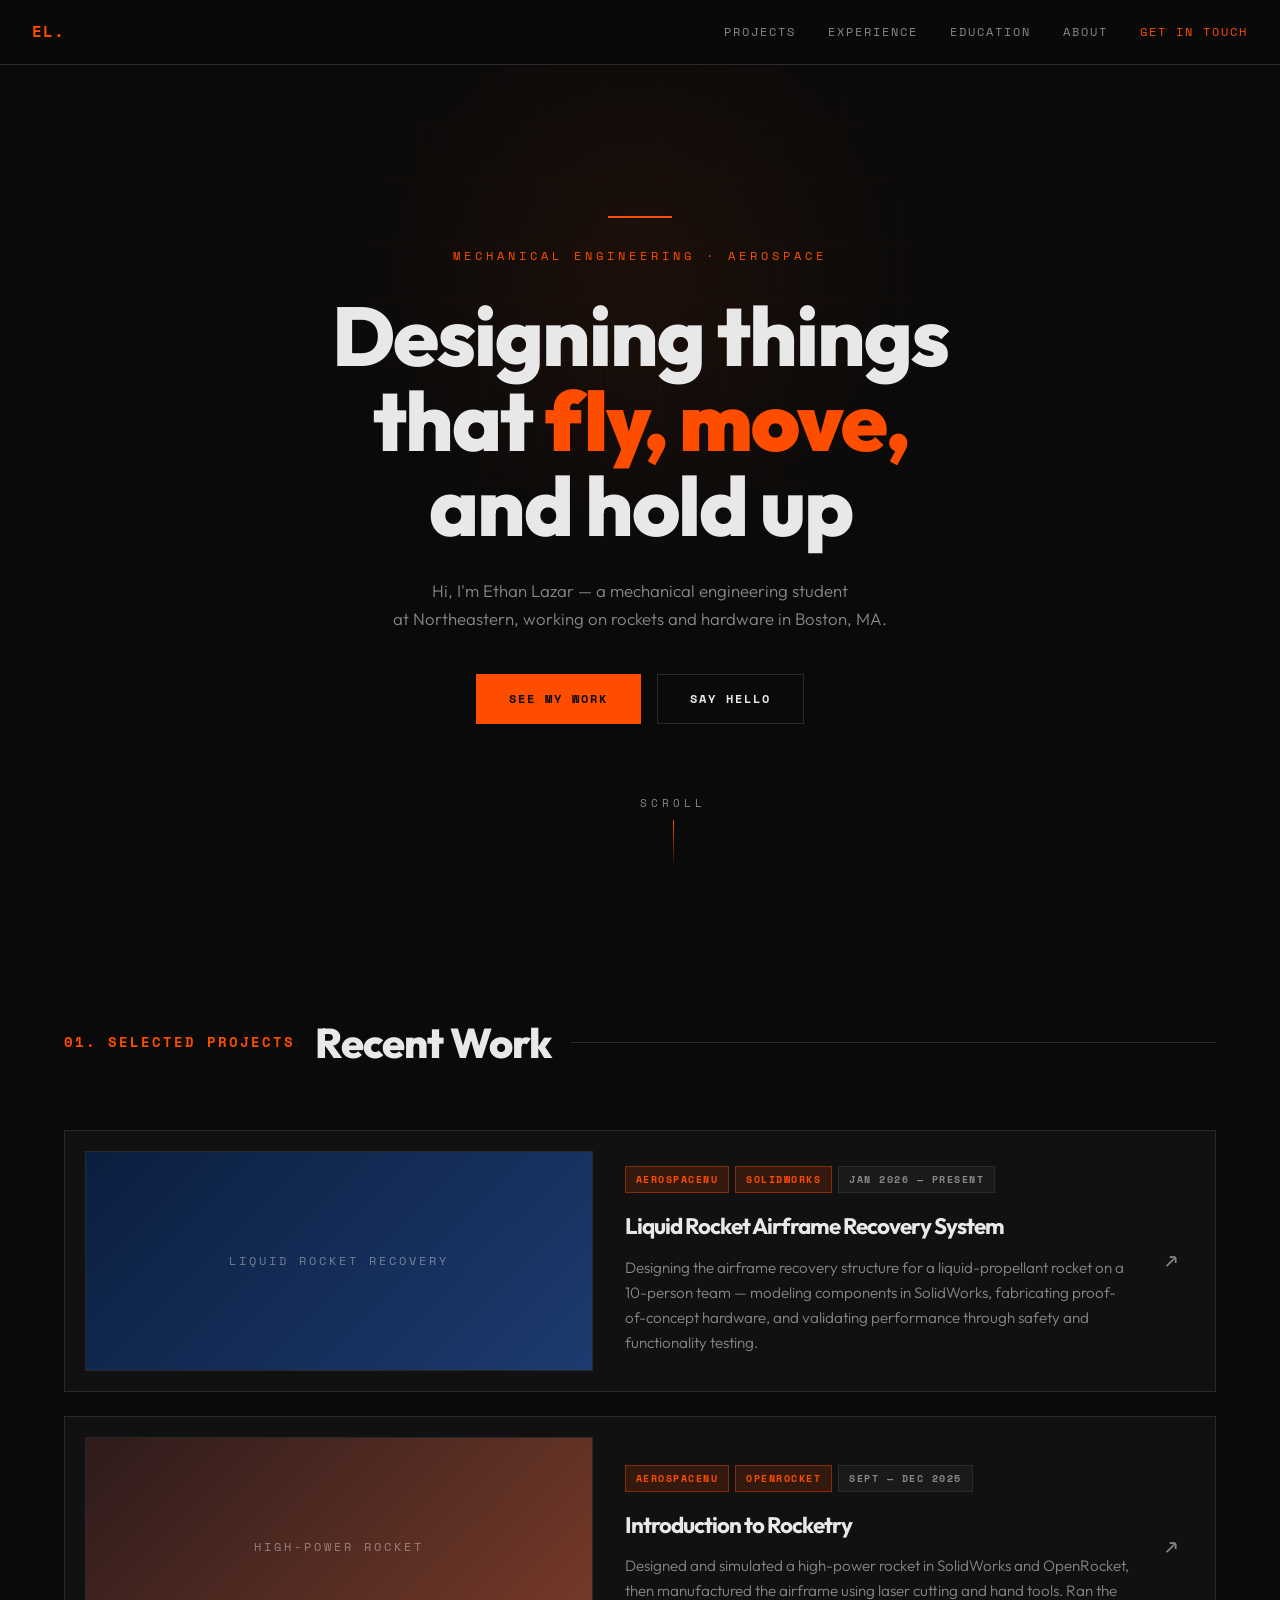
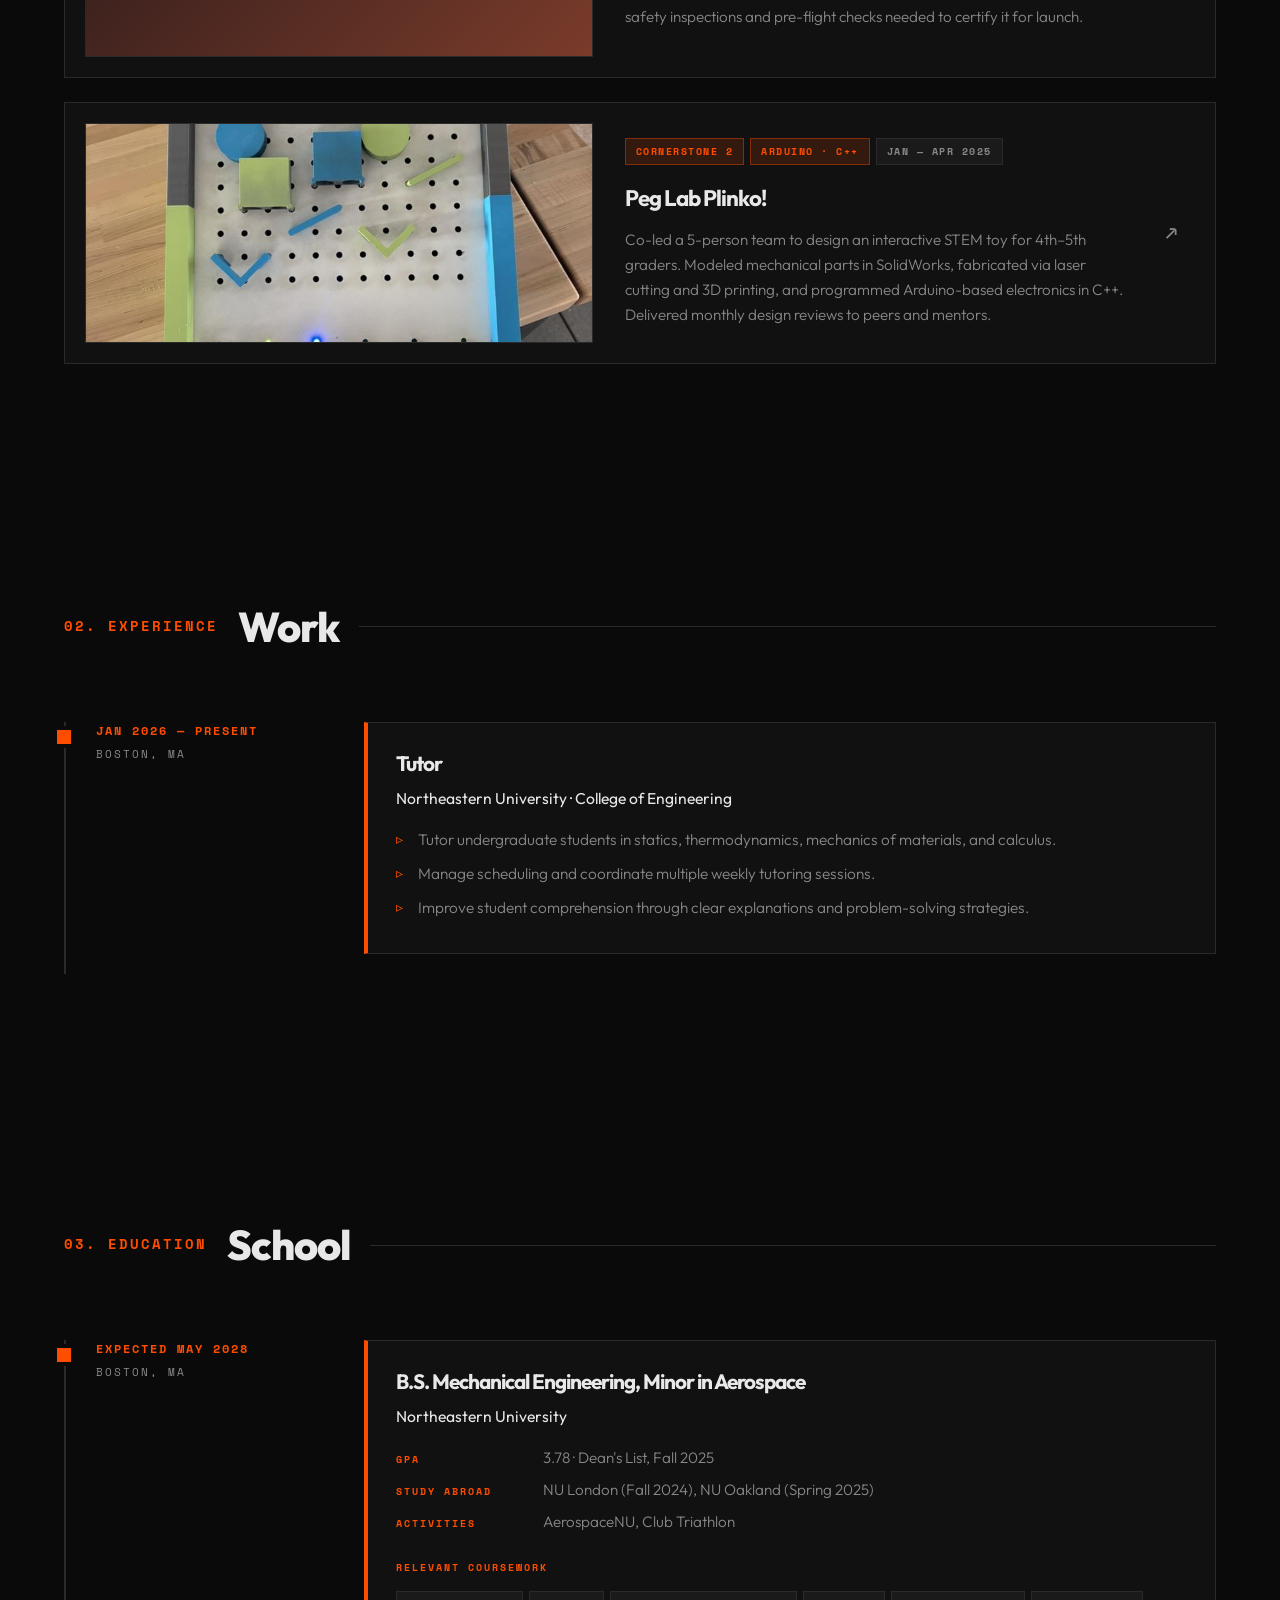
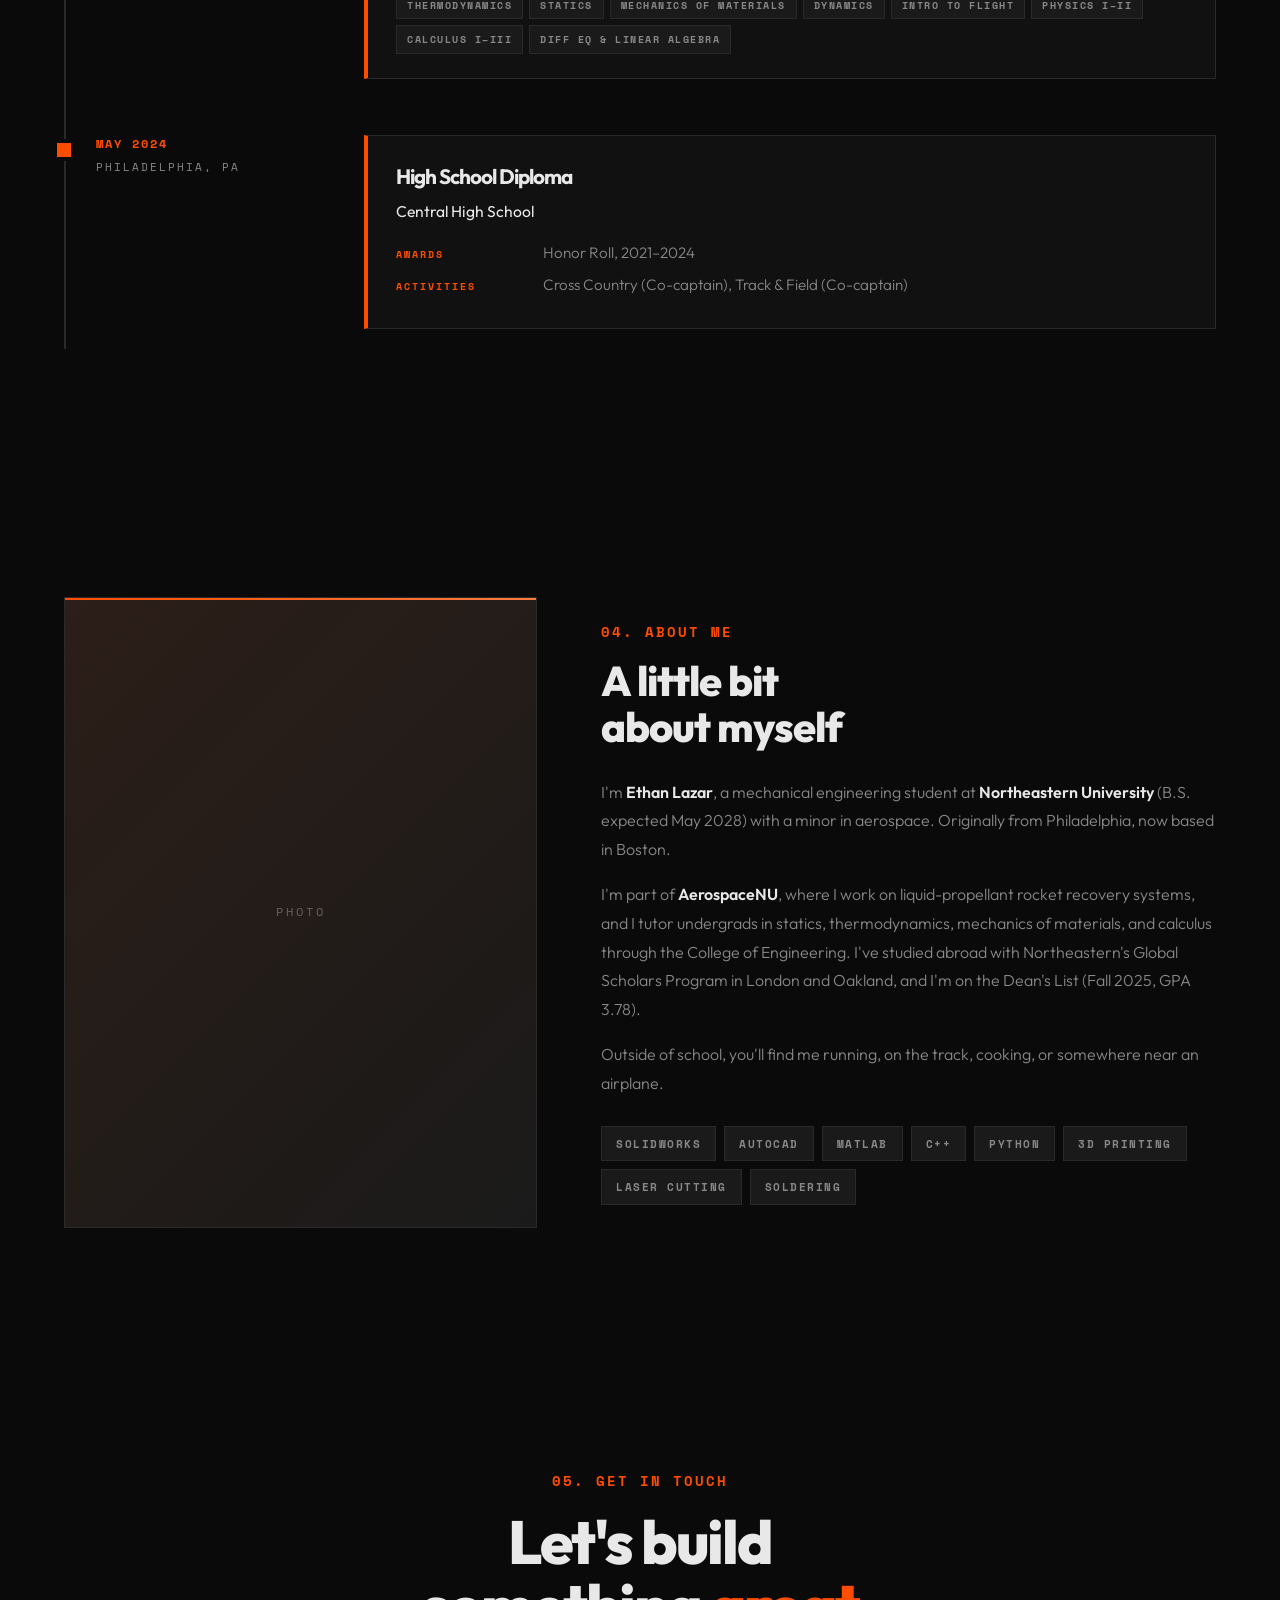
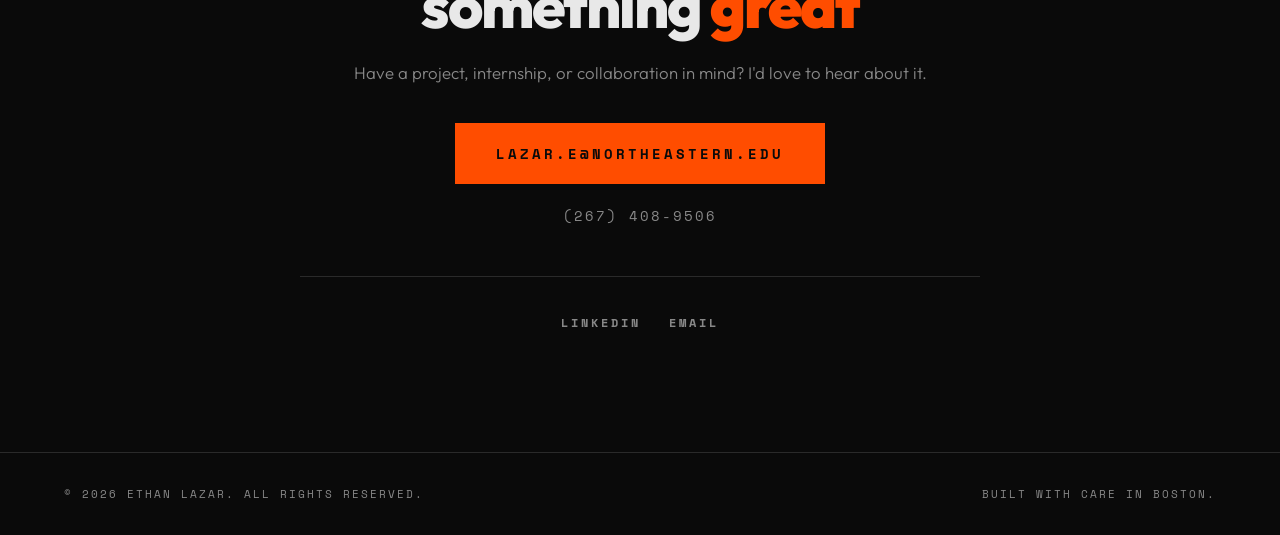
==== commit dd366044: "Add Peg Lab Plinko imagery, technical report, and flex image grid Populates the Peg Lab Plinko subpa" ====
--- a/index.html
+++ b/index.html
@@ -103,8 +103,8 @@
         </a>
 
         <a href="peg-lab-plinko.html" class="project-card">
-          <div class="project-img" style="background: linear-gradient(135deg, #1f2d1b, #4a6b3a);">
-            <span class="project-placeholder">Peg Lab Plinko!</span>
+          <div class="project-img">
+            <img src="images/peg-lab-plinko/01_hero_final_toy_topdown.png" alt="Peg Lab Plinko! toy from above">
           </div>
           <div class="project-info">
             <div class="project-tags">
--- a/style.css
+++ b/style.css
@@ -359,6 +359,12 @@
   border: 1px solid var(--border);
   transition: transform 0.4s var(--ease);
 }
+.project-img img {
+  width: 100%;
+  height: 100%;
+  object-fit: cover;
+  display: block;
+}
 .project-card:hover .project-img { transform: scale(1.02); }
 .project-placeholder {
   font-family: var(--font-mono);
@@ -757,6 +763,7 @@
   margin-top: 56px;
   display: flex; align-items: center; justify-content: center;
   overflow: hidden;
+  background: var(--surface);
 }
 .project-cover::before {
   content: "";
@@ -764,6 +771,13 @@
   top: 0; left: 0; right: 0;
   height: 2px;
   background: linear-gradient(90deg, var(--accent), var(--accent-2));
+  z-index: 2;
+}
+.project-cover img {
+  width: 100%;
+  height: 100%;
+  object-fit: cover;
+  display: block;
 }
 .project-cover span {
   font-family: var(--font-mono);
@@ -771,6 +785,91 @@
   color: rgba(232, 232, 232, 0.55);
   letter-spacing: 3px;
   text-transform: uppercase;
+}
+
+/* ---- Project figures + image grids ---- */
+.project-content .figure-grid {
+  display: flex;
+  flex-wrap: wrap;
+  gap: 20px;
+  margin: 32px 0;
+  justify-content: center;
+  align-items: flex-start;
+}
+.project-content .figure-grid > figure {
+  flex: 0 1 auto;
+  min-width: 0;
+}
+.project-content .figure-grid > figure .figure-frame {
+  height: 260px;
+  display: flex;
+  align-items: center;
+  justify-content: center;
+}
+.project-content .figure-grid > figure img {
+  height: 100%;
+  width: auto;
+  max-width: 100%;
+}
+
+.project-content figure {
+  margin: 0;
+  display: flex;
+  flex-direction: column;
+}
+.project-content figure.figure-full {
+  margin: 32px 0;
+}
+.project-content figure .figure-frame {
+  position: relative;
+  background: var(--surface);
+  border: 1px solid var(--border);
+  overflow: hidden;
+}
+.project-content figure .figure-frame::before {
+  content: "";
+  position: absolute;
+  top: 0; left: 0; right: 0;
+  height: 2px;
+  background: linear-gradient(90deg, var(--accent), var(--accent-2));
+  z-index: 2;
+}
+.project-content figure img {
+  width: 100%;
+  height: auto;
+  display: block;
+  transition: transform 0.5s var(--ease);
+}
+.project-content figure:hover img {
+  transform: scale(1.02);
+}
+.project-content figcaption {
+  font-family: var(--font-mono);
+  font-size: 0.7rem;
+  font-weight: 400;
+  color: var(--text-dim);
+  text-transform: uppercase;
+  letter-spacing: 2px;
+  margin-top: 12px;
+  line-height: 1.5;
+}
+.project-content figcaption strong {
+  display: block;
+  color: var(--accent);
+  font-weight: 700;
+  font-size: 0.65rem;
+  letter-spacing: 2.5px;
+  margin-bottom: 4px;
+}
+.project-content .grid-caption {
+  font-family: var(--font-mono);
+  font-size: 0.72rem;
+  color: var(--text-dim);
+  text-transform: none;
+  letter-spacing: 0.5px;
+  line-height: 1.7;
+  margin: -12px 0 32px;
+  text-align: center;
 }
 .project-body {
   padding: 80px 0 120px;
@@ -802,6 +901,15 @@
   font-weight: 300;
   color: var(--text);
   line-height: 1.5;
+}
+.project-meta dd a {
+  color: var(--accent);
+  text-decoration: none;
+  border-bottom: 1px solid transparent;
+  transition: border-color 0.2s var(--ease);
+}
+.project-meta dd a:hover {
+  border-bottom-color: var(--accent);
 }
 .project-content h3 {
   font-family: var(--font-sans);
@@ -941,6 +1049,10 @@
     padding: 0 2rem;
   }
   .project-meta { position: static; }
+
+  .project-content .figure-grid > figure .figure-frame {
+    height: 220px;
+  }
 }
 @media (max-width: 640px) {
   .nav-links { display: none; }
@@ -948,4 +1060,8 @@
   .footer-inner { flex-direction: column; gap: 8px; text-align: center; }
   .section-header { flex-wrap: wrap; }
   .section-header::after { display: none; }
-}
+
+  .project-content .figure-grid > figure .figure-frame {
+    height: 180px;
+  }
+}
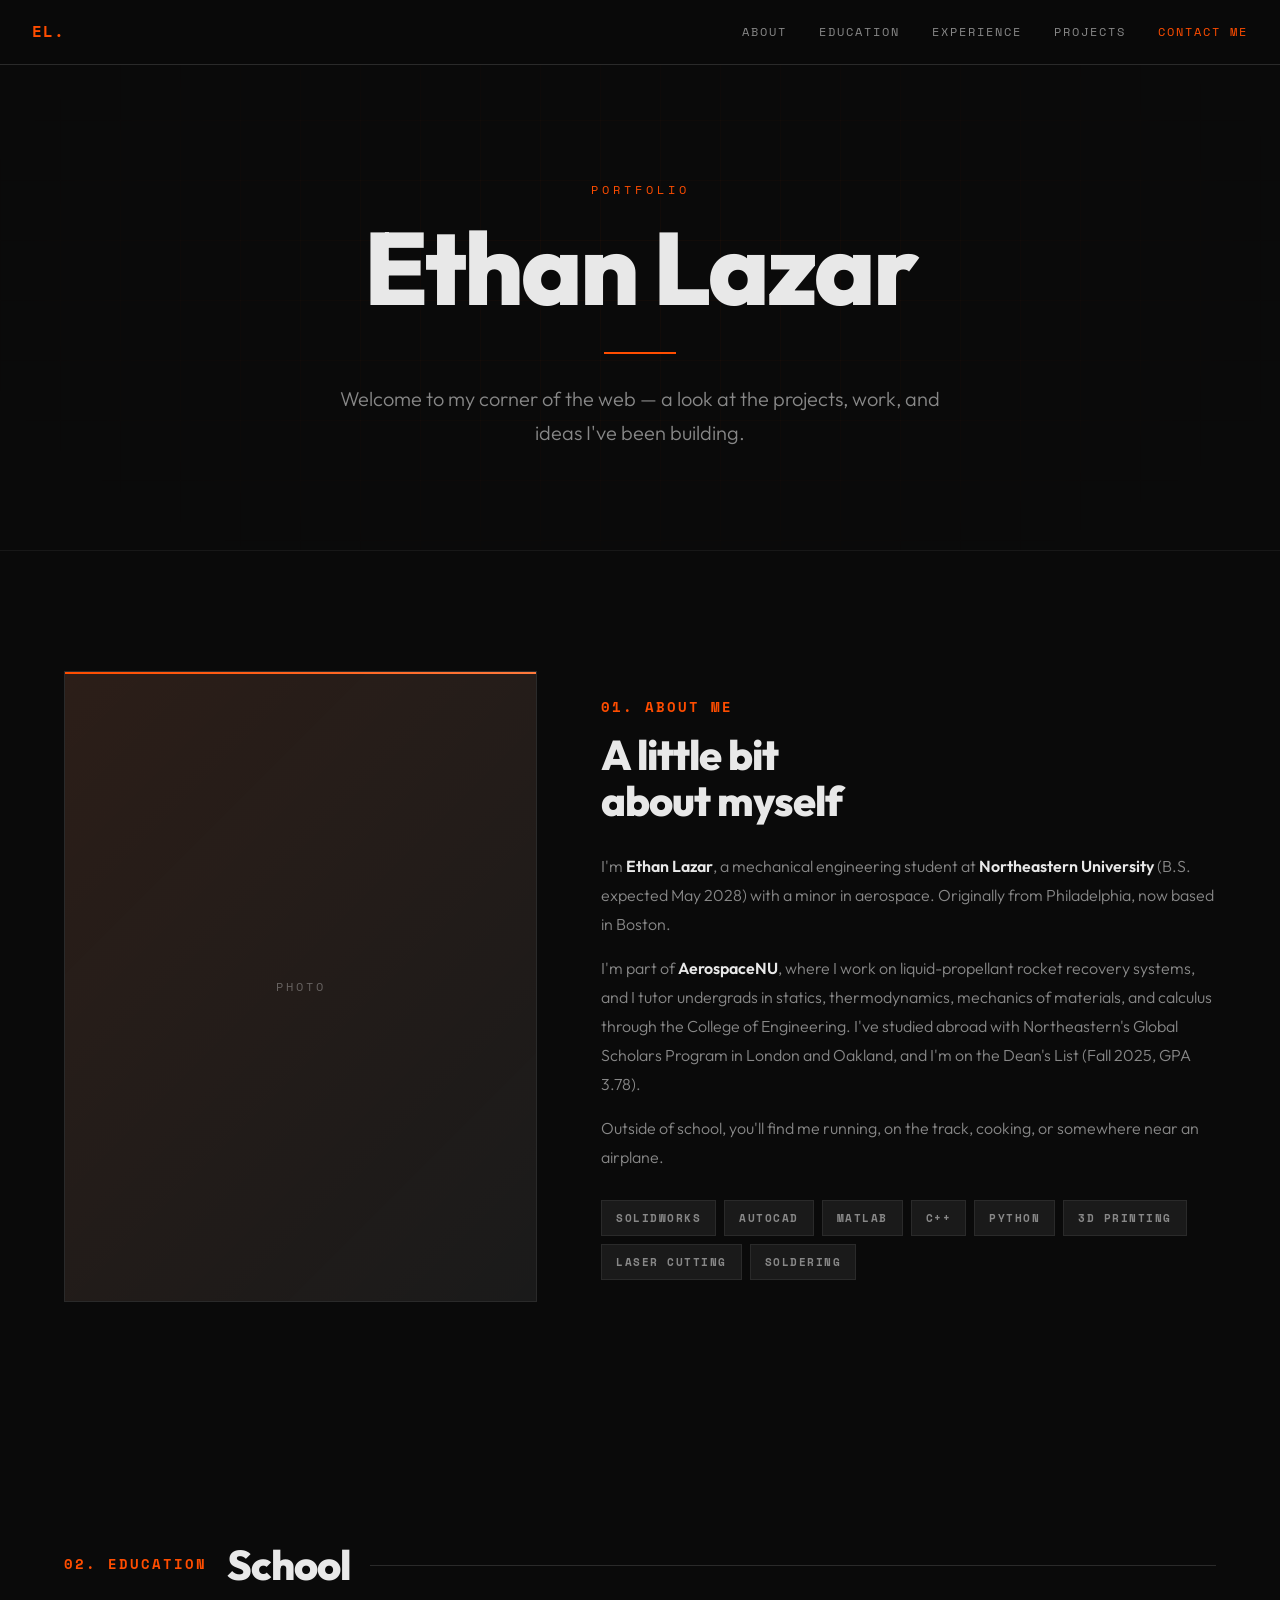
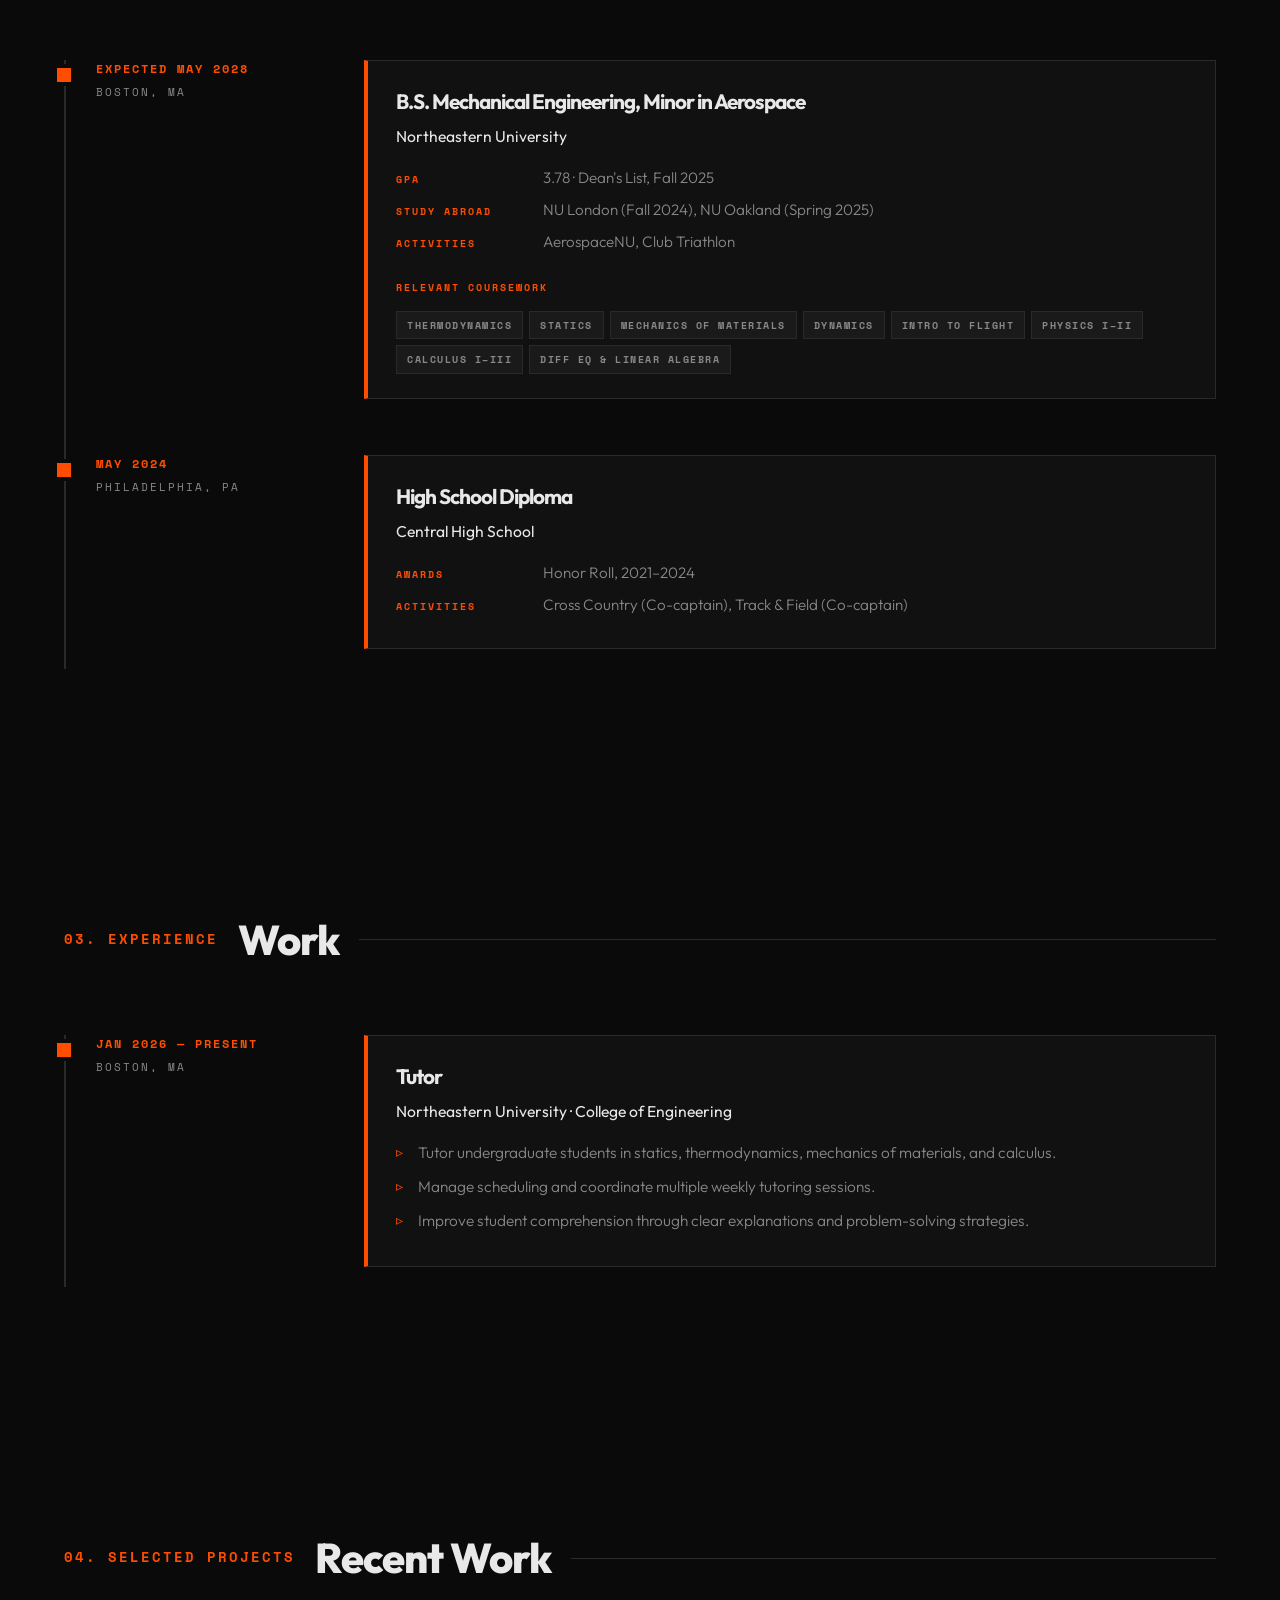
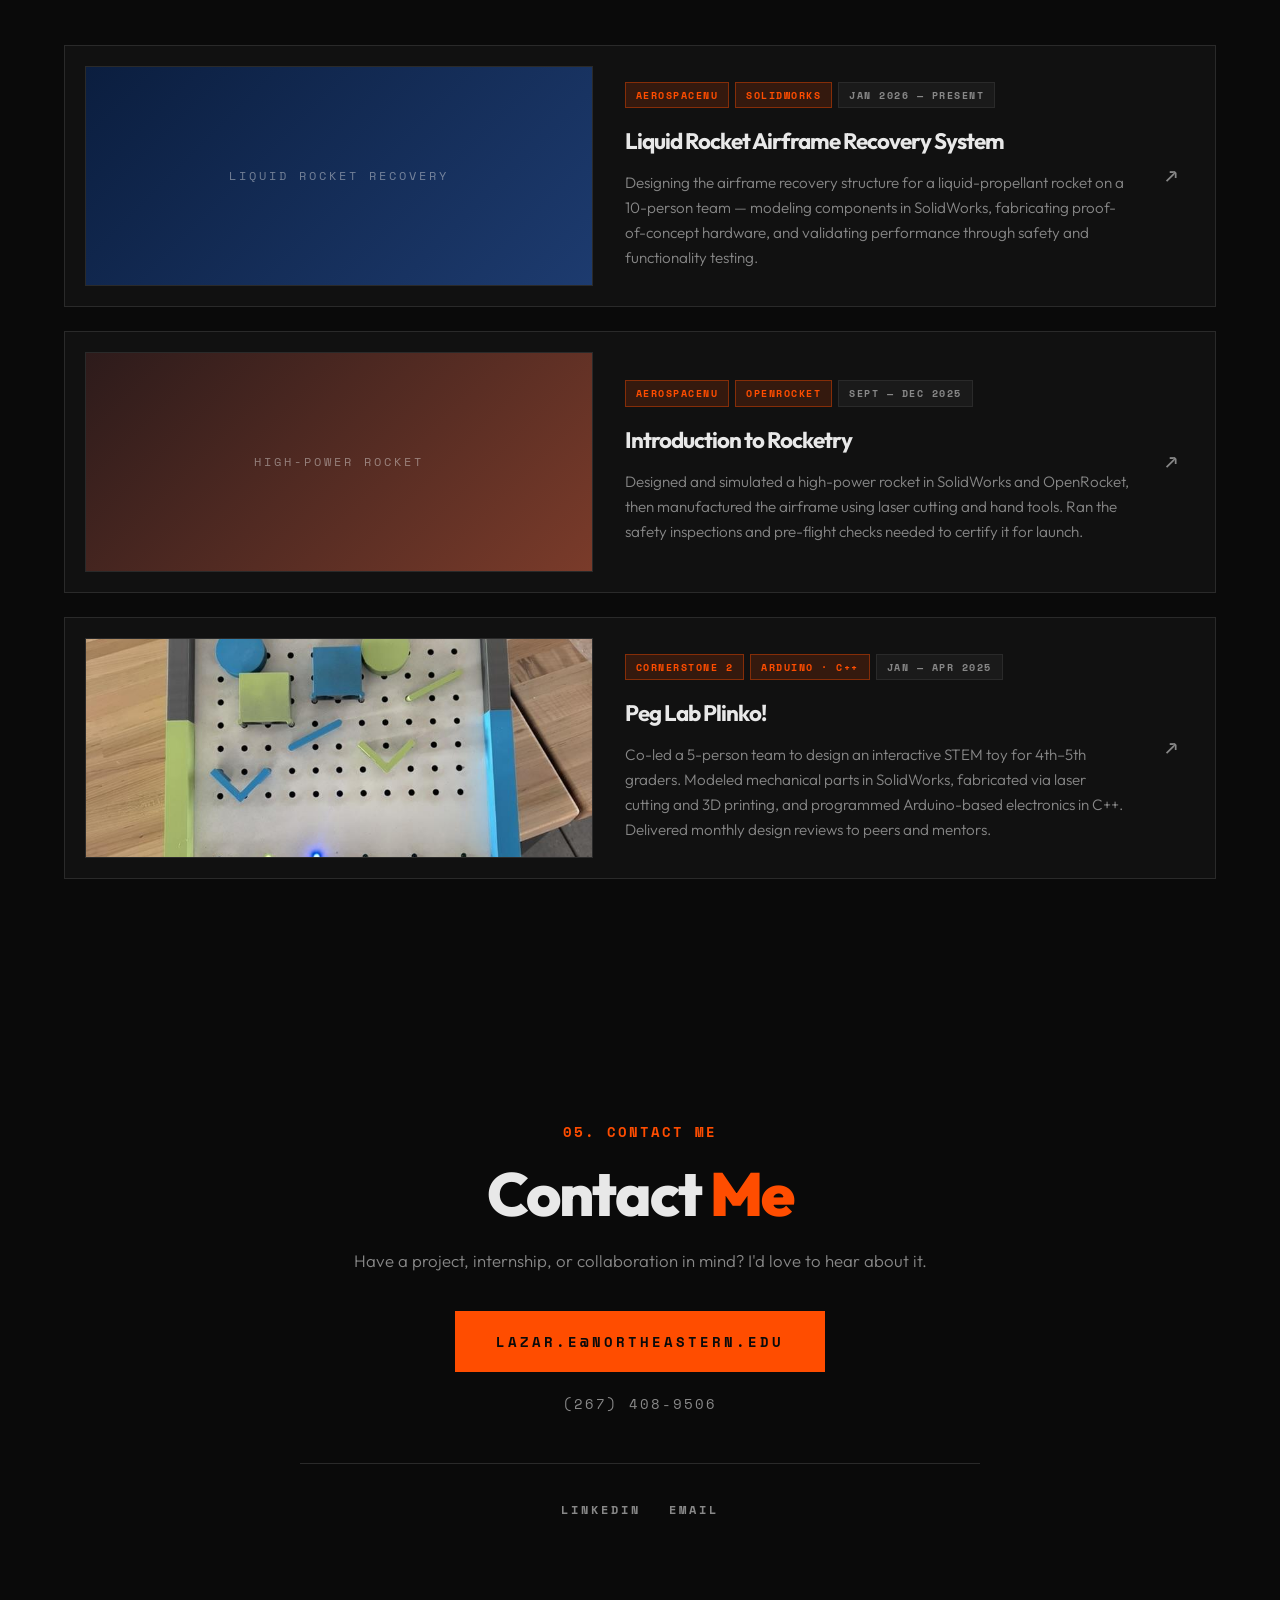
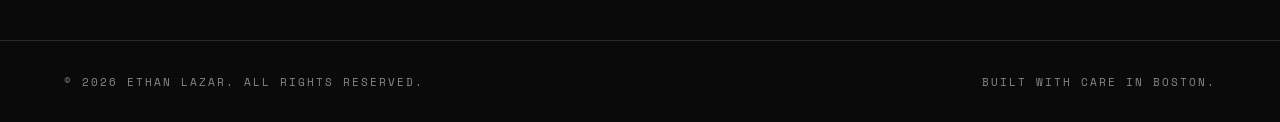
==== commit e0c6868a: "Replace hero with portfolio header; reorder sections Drop the animated hero in favor of a slim "Port" ====
--- a/index.html
+++ b/index.html
@@ -15,11 +15,11 @@
   <nav class="nav">
     <a href="#" class="nav-logo">EL<span class="dot">.</span></a>
     <div class="nav-links">
+      <a href="#about">About</a>
+      <a href="#education">Education</a>
+      <a href="#experience">Experience</a>
       <a href="#work">Projects</a>
-      <a href="#experience">Experience</a>
-      <a href="#education">Education</a>
-      <a href="#about">About</a>
-      <a href="#contact" class="nav-cta">Get in Touch</a>
+      <a href="#contact" class="nav-cta">Contact Me</a>
     </div>
     <button class="nav-toggle" aria-label="Toggle menu">
       <span></span><span></span>
@@ -28,177 +28,22 @@
 
   <!-- Mobile Menu -->
   <div class="mobile-menu">
+    <a href="#about">About</a>
+    <a href="#education">Education</a>
+    <a href="#experience">Experience</a>
     <a href="#work">Projects</a>
-    <a href="#experience">Experience</a>
-    <a href="#education">Education</a>
-    <a href="#about">About</a>
-    <a href="#contact">Get in Touch</a>
+    <a href="#contact">Contact Me</a>
   </div>
 
-  <!-- Hero Section -->
-  <header class="hero">
-    <div class="hero-grain"></div>
-    <div class="hero-content">
-      <div class="hero-rule"></div>
-      <p class="hero-tag">Mechanical Engineering &middot; Aerospace</p>
-      <h1 class="hero-title">
-        Designing things<br>
-        that <em>fly, move,</em><br>
-        and hold up
-      </h1>
-      <p class="hero-sub">
-        Hi, I'm Ethan Lazar — a mechanical engineering student<br>
-        at Northeastern, working on rockets and hardware in Boston, MA.
-      </p>
-      <div class="hero-actions">
-        <a href="#work" class="btn btn-primary">See My Work</a>
-        <a href="#contact" class="btn btn-ghost">Say Hello</a>
-      </div>
-    </div>
-    <div class="hero-scroll">
-      <span>Scroll</span>
-      <div class="scroll-line"></div>
+  <!-- Page Header -->
+  <header class="page-header">
+    <div class="page-header-inner">
+      <p class="page-header-tag">Portfolio</p>
+      <h1 class="page-header-title">Ethan Lazar</h1>
+      <div class="page-header-rule"></div>
+      <p class="page-header-welcome">Welcome to my corner of the web — a look at the projects, work, and ideas I've been building.</p>
     </div>
   </header>
-
-  <!-- Work Section -->
-  <section id="work" class="section work">
-    <div class="container">
-      <div class="section-header">
-        <p class="section-tag">Selected Projects</p>
-        <h2 class="section-title">Recent Work</h2>
-      </div>
-      <div class="projects-grid">
-
-        <a href="liquid-rocket-recovery.html" class="project-card">
-          <div class="project-img" style="background: linear-gradient(135deg, #0b1e3f, #1d3b6f);">
-            <span class="project-placeholder">Liquid Rocket Recovery</span>
-          </div>
-          <div class="project-info">
-            <div class="project-tags">
-              <span>AerospaceNU</span>
-              <span>SolidWorks</span>
-              <span>Jan 2026 — Present</span>
-            </div>
-            <h3>Liquid Rocket Airframe Recovery System</h3>
-            <p>Designing the airframe recovery structure for a liquid-propellant rocket on a 10-person team — modeling components in SolidWorks, fabricating proof-of-concept hardware, and validating performance through safety and functionality testing.</p>
-          </div>
-          <div class="project-arrow">&#8599;</div>
-        </a>
-
-        <a href="intro-to-rocketry.html" class="project-card">
-          <div class="project-img" style="background: linear-gradient(135deg, #2d1b1b, #7a3b2a);">
-            <span class="project-placeholder">High-Power Rocket</span>
-          </div>
-          <div class="project-info">
-            <div class="project-tags">
-              <span>AerospaceNU</span>
-              <span>OpenRocket</span>
-              <span>Sept — Dec 2025</span>
-            </div>
-            <h3>Introduction to Rocketry</h3>
-            <p>Designed and simulated a high-power rocket in SolidWorks and OpenRocket, then manufactured the airframe using laser cutting and hand tools. Ran the safety inspections and pre-flight checks needed to certify it for launch.</p>
-          </div>
-          <div class="project-arrow">&#8599;</div>
-        </a>
-
-        <a href="peg-lab-plinko.html" class="project-card">
-          <div class="project-img">
-            <img src="images/peg-lab-plinko/01_hero_final_toy_topdown.png" alt="Peg Lab Plinko! toy from above">
-          </div>
-          <div class="project-info">
-            <div class="project-tags">
-              <span>Cornerstone 2</span>
-              <span>Arduino &middot; C++</span>
-              <span>Jan — Apr 2025</span>
-            </div>
-            <h3>Peg Lab Plinko!</h3>
-            <p>Co-led a 5-person team to design an interactive STEM toy for 4th–5th graders. Modeled mechanical parts in SolidWorks, fabricated via laser cutting and 3D printing, and programmed Arduino-based electronics in C++. Delivered monthly design reviews to peers and mentors.</p>
-          </div>
-          <div class="project-arrow">&#8599;</div>
-        </a>
-
-      </div>
-    </div>
-  </section>
-
-  <!-- Experience Section -->
-  <section id="experience" class="section experience">
-    <div class="container">
-      <div class="section-header">
-        <p class="section-tag">Experience</p>
-        <h2 class="section-title">Work</h2>
-      </div>
-      <div class="timeline">
-        <article class="timeline-entry">
-          <div class="timeline-meta">
-            <p class="timeline-date">Jan 2026 — Present</p>
-            <p class="timeline-location">Boston, MA</p>
-          </div>
-          <div class="timeline-body">
-            <h3 class="timeline-role">Tutor</h3>
-            <p class="timeline-org">Northeastern University &middot; College of Engineering</p>
-            <ul class="timeline-list">
-              <li>Tutor undergraduate students in statics, thermodynamics, mechanics of materials, and calculus.</li>
-              <li>Manage scheduling and coordinate multiple weekly tutoring sessions.</li>
-              <li>Improve student comprehension through clear explanations and problem-solving strategies.</li>
-            </ul>
-          </div>
-        </article>
-      </div>
-    </div>
-  </section>
-
-  <!-- Education Section -->
-  <section id="education" class="section education">
-    <div class="container">
-      <div class="section-header">
-        <p class="section-tag">Education</p>
-        <h2 class="section-title">School</h2>
-      </div>
-      <div class="timeline">
-
-        <article class="timeline-entry">
-          <div class="timeline-meta">
-            <p class="timeline-date">Expected May 2028</p>
-            <p class="timeline-location">Boston, MA</p>
-          </div>
-          <div class="timeline-body">
-            <h3 class="timeline-role">B.S. Mechanical Engineering, Minor in Aerospace</h3>
-            <p class="timeline-org">Northeastern University</p>
-            <p class="timeline-detail"><strong>GPA</strong> 3.78 &middot; Dean's List, Fall 2025</p>
-            <p class="timeline-detail"><strong>Study Abroad</strong> NU London (Fall 2024), NU Oakland (Spring 2025)</p>
-            <p class="timeline-detail"><strong>Activities</strong> AerospaceNU, Club Triathlon</p>
-            <p class="timeline-detail timeline-label"><strong>Relevant Coursework</strong></p>
-            <div class="course-chips">
-              <span>Thermodynamics</span>
-              <span>Statics</span>
-              <span>Mechanics of Materials</span>
-              <span>Dynamics</span>
-              <span>Intro to Flight</span>
-              <span>Physics I–II</span>
-              <span>Calculus I–III</span>
-              <span>Diff Eq &amp; Linear Algebra</span>
-            </div>
-          </div>
-        </article>
-
-        <article class="timeline-entry">
-          <div class="timeline-meta">
-            <p class="timeline-date">May 2024</p>
-            <p class="timeline-location">Philadelphia, PA</p>
-          </div>
-          <div class="timeline-body">
-            <h3 class="timeline-role">High School Diploma</h3>
-            <p class="timeline-org">Central High School</p>
-            <p class="timeline-detail"><strong>Awards</strong> Honor Roll, 2021–2024</p>
-            <p class="timeline-detail"><strong>Activities</strong> Cross Country (Co-captain), Track &amp; Field (Co-captain)</p>
-          </div>
-        </article>
-
-      </div>
-    </div>
-  </section>
 
   <!-- About Section -->
   <section id="about" class="section about">
@@ -234,12 +79,151 @@
     </div>
   </section>
 
+  <!-- Education Section -->
+  <section id="education" class="section education">
+    <div class="container">
+      <div class="section-header">
+        <p class="section-tag">Education</p>
+        <h2 class="section-title">School</h2>
+      </div>
+      <div class="timeline">
+
+        <article class="timeline-entry">
+          <div class="timeline-meta">
+            <p class="timeline-date">Expected May 2028</p>
+            <p class="timeline-location">Boston, MA</p>
+          </div>
+          <div class="timeline-body">
+            <h3 class="timeline-role">B.S. Mechanical Engineering, Minor in Aerospace</h3>
+            <p class="timeline-org">Northeastern University</p>
+            <p class="timeline-detail"><strong>GPA</strong> 3.78 &middot; Dean's List, Fall 2025</p>
+            <p class="timeline-detail"><strong>Study Abroad</strong> NU London (Fall 2024), NU Oakland (Spring 2025)</p>
+            <p class="timeline-detail"><strong>Activities</strong> AerospaceNU, Club Triathlon</p>
+            <p class="timeline-detail timeline-label"><strong>Relevant Coursework</strong></p>
+            <div class="course-chips">
+              <span>Thermodynamics</span>
+              <span>Statics</span>
+              <span>Mechanics of Materials</span>
+              <span>Dynamics</span>
+              <span>Intro to Flight</span>
+              <span>Physics I–II</span>
+              <span>Calculus I–III</span>
+              <span>Diff Eq &amp; Linear Algebra</span>
+            </div>
+          </div>
+        </article>
+
+        <article class="timeline-entry">
+          <div class="timeline-meta">
+            <p class="timeline-date">May 2024</p>
+            <p class="timeline-location">Philadelphia, PA</p>
+          </div>
+          <div class="timeline-body">
+            <h3 class="timeline-role">High School Diploma</h3>
+            <p class="timeline-org">Central High School</p>
+            <p class="timeline-detail"><strong>Awards</strong> Honor Roll, 2021–2024</p>
+            <p class="timeline-detail"><strong>Activities</strong> Cross Country (Co-captain), Track &amp; Field (Co-captain)</p>
+          </div>
+        </article>
+
+      </div>
+    </div>
+  </section>
+
+  <!-- Experience Section -->
+  <section id="experience" class="section experience">
+    <div class="container">
+      <div class="section-header">
+        <p class="section-tag">Experience</p>
+        <h2 class="section-title">Work</h2>
+      </div>
+      <div class="timeline">
+        <article class="timeline-entry">
+          <div class="timeline-meta">
+            <p class="timeline-date">Jan 2026 — Present</p>
+            <p class="timeline-location">Boston, MA</p>
+          </div>
+          <div class="timeline-body">
+            <h3 class="timeline-role">Tutor</h3>
+            <p class="timeline-org">Northeastern University &middot; College of Engineering</p>
+            <ul class="timeline-list">
+              <li>Tutor undergraduate students in statics, thermodynamics, mechanics of materials, and calculus.</li>
+              <li>Manage scheduling and coordinate multiple weekly tutoring sessions.</li>
+              <li>Improve student comprehension through clear explanations and problem-solving strategies.</li>
+            </ul>
+          </div>
+        </article>
+      </div>
+    </div>
+  </section>
+
+  <!-- Work Section -->
+  <section id="work" class="section work">
+    <div class="container">
+      <div class="section-header">
+        <p class="section-tag">Selected Projects</p>
+        <h2 class="section-title">Recent Work</h2>
+      </div>
+      <div class="projects-grid">
+
+        <a href="liquid-rocket-recovery.html" class="project-card">
+          <div class="project-img" style="background: linear-gradient(135deg, #0b1e3f, #1d3b6f);">
+            <span class="project-placeholder">Liquid Rocket Recovery</span>
+          </div>
+          <div class="project-info">
+            <div class="project-tags">
+              <span>AerospaceNU</span>
+              <span>SolidWorks</span>
+              <span>Jan 2026 — Present</span>
+            </div>
+            <h3>Liquid Rocket Airframe Recovery System</h3>
+            <p>Designing the airframe recovery structure for a liquid-propellant rocket on a 10-person team — modeling components in SolidWorks, fabricating proof-of-concept hardware, and validating performance through safety and functionality testing.</p>
+          </div>
+          <div class="project-arrow">&#8599;</div>
+        </a>
+
+        <a href="intro-to-rocketry.html" class="project-card">
+          <div class="project-img" style="background: linear-gradient(135deg, #2d1b1b, #7a3b2a);">
+            <span class="project-placeholder">High-Power Rocket</span>
+          </div>
+          <div class="project-info">
+            <div class="project-tags">
+              <span>AerospaceNU</span>
+              <span>OpenRocket</span>
+              <span>Sept — Dec 2025</span>
+            </div>
+            <h3>Introduction to Rocketry</h3>
+            <p>Designed and simulated a high-power rocket in SolidWorks and OpenRocket, then manufactured the airframe using laser cutting and hand tools. Ran the safety inspections and pre-flight checks needed to certify it for launch.</p>
+          </div>
+          <div class="project-arrow">&#8599;</div>
+        </a>
+
+        <a href="peg-lab-plinko.html" class="project-card">
+          <div class="project-img">
+            <img src="images/peg-lab-plinko/01_hero_final_toy_topdown.png" alt="Peg Lab Plinko! toy from above">
+          </div>
+          <div class="project-info">
+            <div class="project-tags">
+              <span>Cornerstone 2</span>
+              <span>Arduino &middot; C++</span>
+              <span>Jan — Apr 2025</span>
+            </div>
+            <h3>Peg Lab Plinko!</h3>
+            <p>Co-led a 5-person team to design an interactive STEM toy for 4th–5th graders. Modeled mechanical parts in SolidWorks, fabricated via laser cutting and 3D printing, and programmed Arduino-based electronics in C++. Delivered monthly design reviews to peers and mentors.</p>
+          </div>
+          <div class="project-arrow">&#8599;</div>
+        </a>
+
+      </div>
+    </div>
+  </section>
+
   <!-- Contact Section -->
   <section id="contact" class="section contact">
     <div class="container">
       <div class="contact-inner">
-        <p class="section-tag">Get in Touch</p>
-        <h2 class="contact-title">Let's build<br>something <em>great</em></h2>
+        <p class="section-tag">Contact Me</p>
+        <h2 class="contact-title">Contact <em>Me</em></h2>
         <p class="contact-sub">Have a project, internship, or collaboration in mind? I'd love to hear about it.</p>
         <a href="mailto:lazar.e@northeastern.edu" class="btn btn-primary btn-large">lazar.e@northeastern.edu</a>
         <p class="contact-phone"><a href="tel:+12674089506">(267) 408-9506</a></p>
--- a/style.css
+++ b/style.css
@@ -126,102 +126,59 @@
 .mobile-menu a:hover { color: var(--accent); }
 
 /* ============================================
-   HERO — grid background + radial glow
-   ============================================ */
-.hero {
-  position: relative;
-  min-height: 100vh;
-  display: flex; align-items: center; justify-content: center;
-  padding: 120px 24px 80px;
+   PAGE HEADER — name + portfolio tag
+   ============================================ */
+.page-header {
+  position: relative;
+  padding: 180px 24px 100px;
+  text-align: center;
+  border-bottom: 1px solid rgba(255, 255, 255, 0.06);
+  background: var(--bg);
   overflow: hidden;
-  background: var(--bg);
-}
-.hero::before {
-  /* grid */
+}
+.page-header::before {
   content: "";
   position: absolute; inset: 0;
   background-image:
     linear-gradient(rgba(255, 77, 0, 0.04) 1px, transparent 1px),
     linear-gradient(90deg, rgba(255, 77, 0, 0.04) 1px, transparent 1px);
   background-size: 60px 60px;
-  -webkit-mask-image: radial-gradient(ellipse 80% 60% at 50% 40%, #000 0%, transparent 80%);
-          mask-image: radial-gradient(ellipse 80% 60% at 50% 40%, #000 0%, transparent 80%);
+  -webkit-mask-image: radial-gradient(ellipse 70% 80% at 50% 50%, #000 0%, transparent 80%);
+          mask-image: radial-gradient(ellipse 70% 80% at 50% 50%, #000 0%, transparent 80%);
   pointer-events: none;
 }
-.hero::after {
-  /* glow orb */
-  content: "";
-  position: absolute;
-  top: 30%; left: 50%;
-  width: 600px; height: 600px;
-  transform: translate(-50%, -50%);
-  background: radial-gradient(circle, rgba(255, 77, 0, 0.08) 0%, transparent 70%);
-  pointer-events: none;
-  z-index: 0;
-}
-.hero-grain { display: none; }
-
-.hero-content { text-align: center; position: relative; z-index: 1; }
-.hero-rule {
-  width: 64px;
-  height: 2px;
-  background: var(--accent);
-  margin: 0 auto 28px;
-  opacity: 0; animation: fadeUp 0.8s var(--ease) 0.2s forwards;
-}
-.hero-tag {
+.page-header-inner { position: relative; z-index: 1; }
+.page-header-tag {
   font-family: var(--font-mono);
   font-size: 0.78rem;
   font-weight: 400;
   text-transform: uppercase;
   letter-spacing: 4px;
   color: var(--accent);
-  margin-bottom: 28px;
-  opacity: 0; animation: fadeUp 0.8s var(--ease) 0.4s forwards;
-}
-.hero-title {
+  margin-bottom: 16px;
+}
+.page-header-title {
   font-family: var(--font-sans);
-  font-size: clamp(2.6rem, 6.5vw, 5.2rem);
+  font-size: clamp(3.4rem, 9vw, 6.4rem);
   font-weight: 800;
   line-height: 1.02;
-  letter-spacing: -2px;
-  color: var(--text);
-  margin-bottom: 28px;
-  opacity: 0; animation: fadeUp 0.8s var(--ease) 0.6s forwards;
-}
-.hero-title em {
-  font-style: normal;
-  color: var(--accent);
-  font-weight: 900;
-}
-.hero-sub {
-  font-size: 1.05rem;
+  letter-spacing: -3px;
+  color: var(--text);
+  margin: 0;
+}
+.page-header-rule {
+  width: 72px; height: 2px;
+  background: var(--accent);
+  margin: 32px auto 28px;
+}
+.page-header-welcome {
+  font-family: var(--font-sans);
+  font-size: clamp(1.05rem, 1.6vw, 1.25rem);
   font-weight: 300;
-  color: var(--text-dim);
   line-height: 1.7;
-  max-width: 560px;
-  margin: 0 auto 40px;
-  opacity: 0; animation: fadeUp 0.8s var(--ease) 0.8s forwards;
-}
-.hero-actions {
-  display: flex; gap: 16px; justify-content: center; flex-wrap: wrap;
-  opacity: 0; animation: fadeUp 0.8s var(--ease) 1s forwards;
-}
-.hero-scroll {
-  position: absolute; bottom: 32px; left: 50%; transform: translateX(-50%);
-  display: flex; flex-direction: column; align-items: center; gap: 8px;
-  z-index: 1;
-  opacity: 0; animation: fadeUp 0.8s var(--ease) 1.2s forwards;
-}
-.hero-scroll span {
-  font-family: var(--font-mono);
-  font-size: 0.7rem; text-transform: uppercase; letter-spacing: 4px;
-  color: var(--text-dim);
-}
-.scroll-line {
-  width: 1px; height: 48px;
-  background: linear-gradient(to bottom, var(--accent), transparent);
-  animation: scrollPulse 2s ease-in-out infinite;
+  color: var(--text-dim);
+  max-width: 620px;
+  margin: 0 auto;
 }
 
 /* ============================================
@@ -984,15 +941,6 @@
 /* ============================================
    ANIMATIONS
    ============================================ */
-@keyframes fadeUp {
-  from { opacity: 0; transform: translateY(40px); }
-  to   { opacity: 1; transform: translateY(0); }
-}
-@keyframes scrollPulse {
-  0%, 100% { opacity: 0.4; transform: scaleY(1); }
-  50%      { opacity: 1;   transform: scaleY(1.2); }
-}
-
 /* Scroll reveal */
 .reveal {
   opacity: 0;
@@ -1014,9 +962,9 @@
   .section-title { font-size: 1.5rem; }
   .container { padding: 0 2rem; }
 
-  .hero { padding: 100px 2rem 60px; }
-  .hero::after { width: 360px; height: 360px; }
-  .hero-scroll { display: none; }
+  .page-header { padding: 130px 2rem 70px; }
+  .page-header-title { font-size: clamp(2.6rem, 11vw, 4rem); letter-spacing: -2px; }
+  .page-header-welcome { font-size: 1rem; }
 
   .project-card {
     grid-template-columns: 1fr;
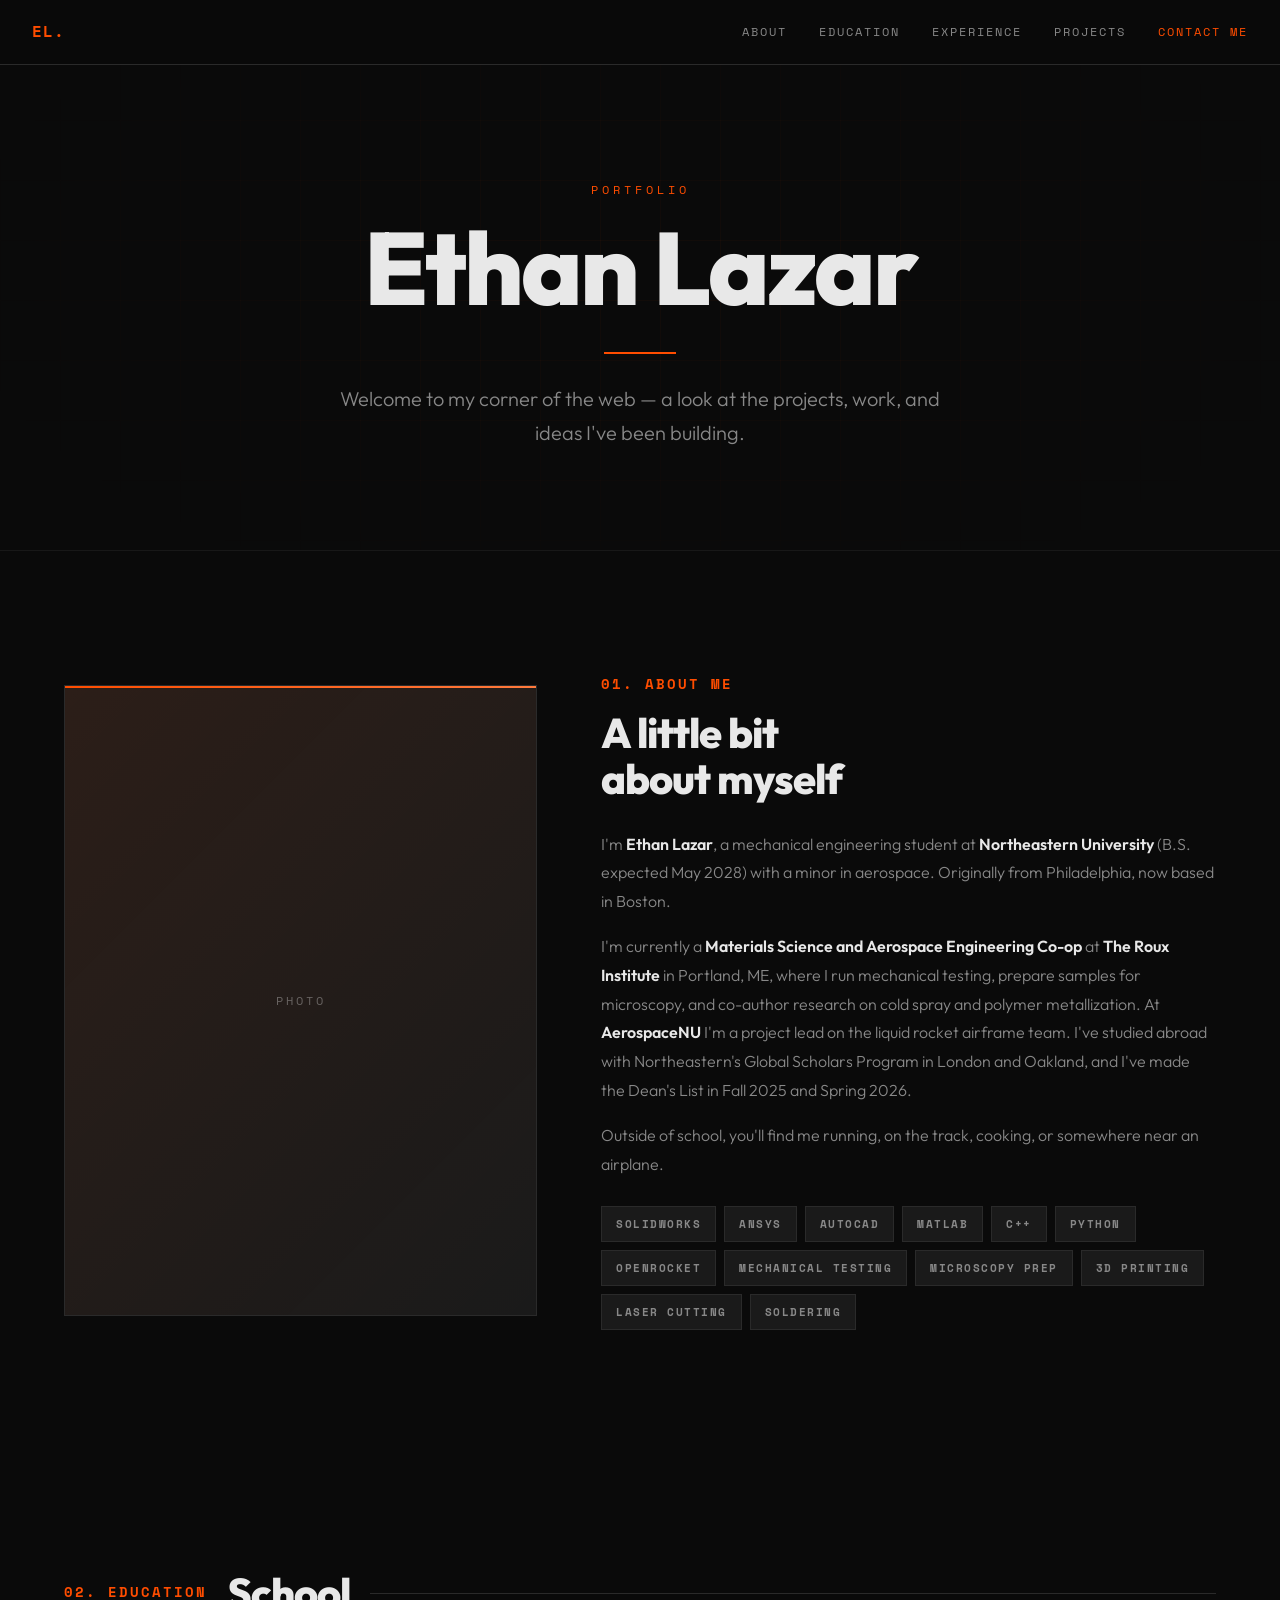
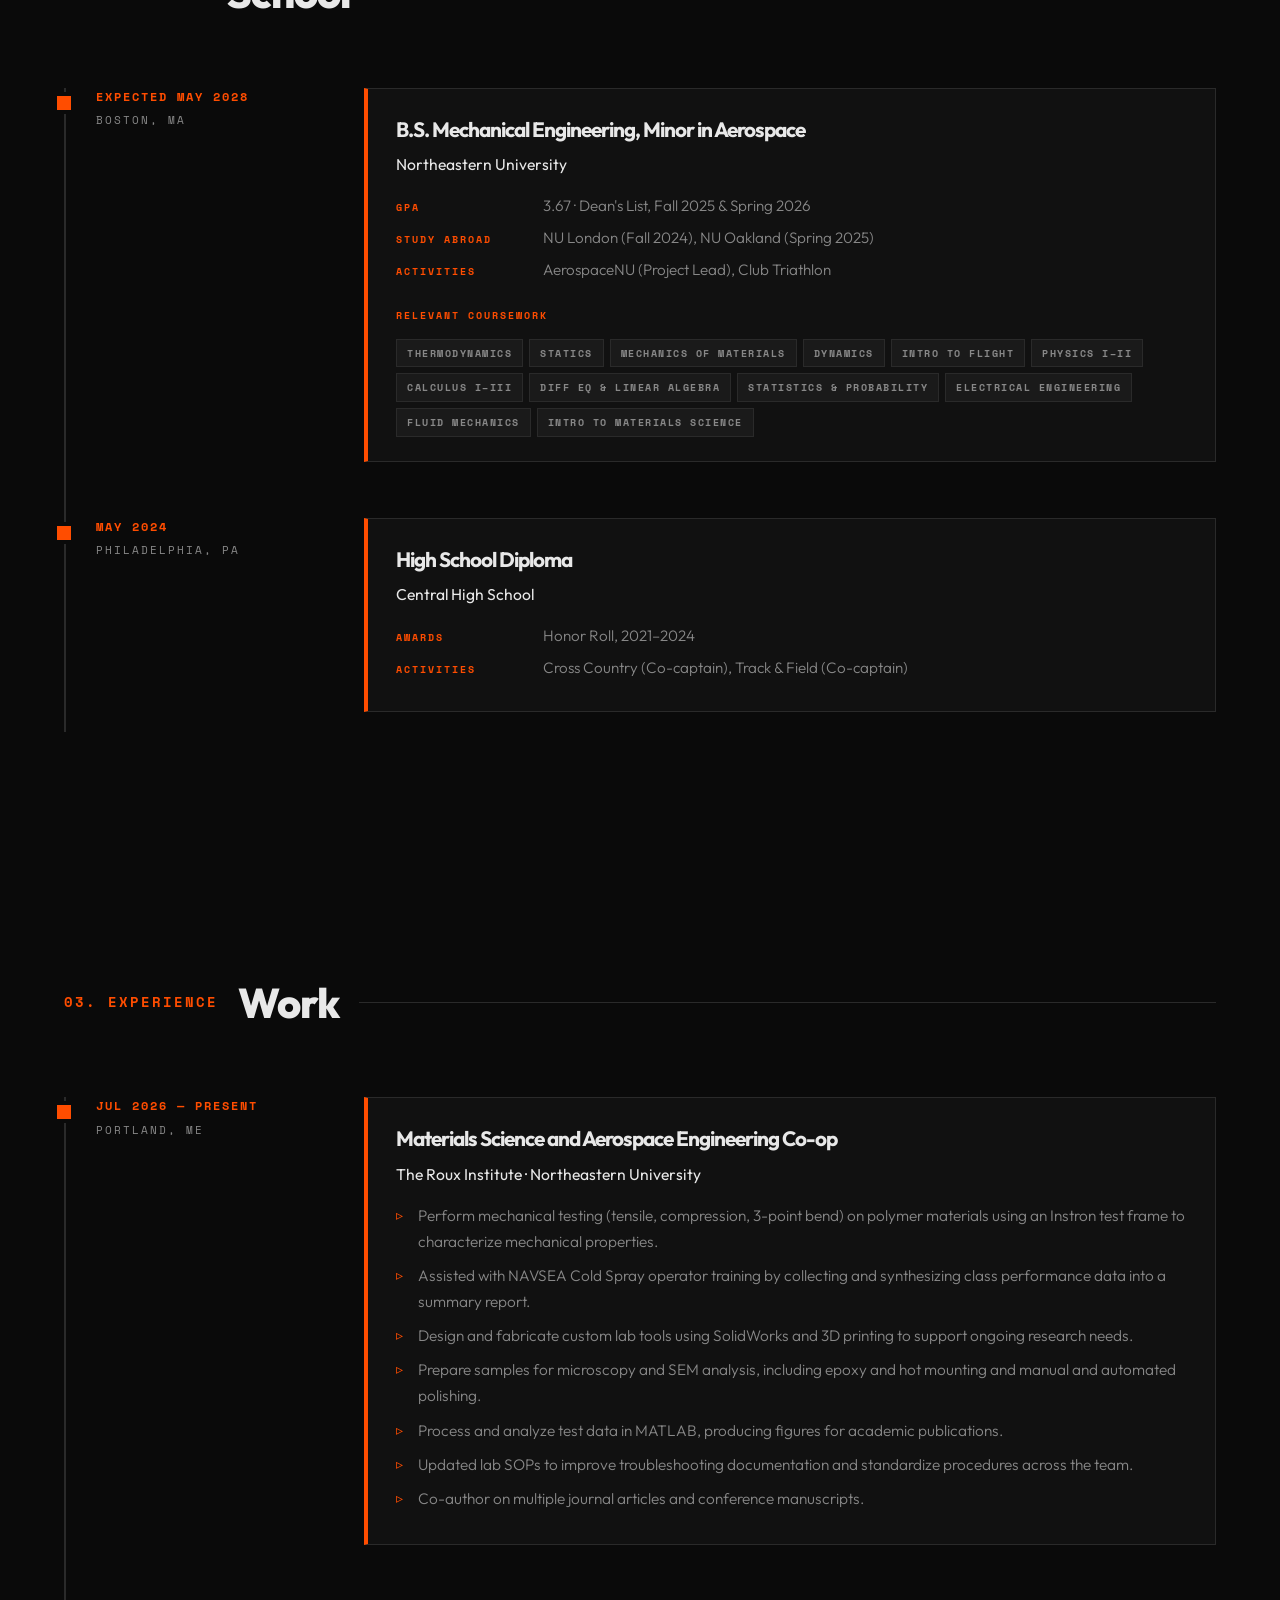
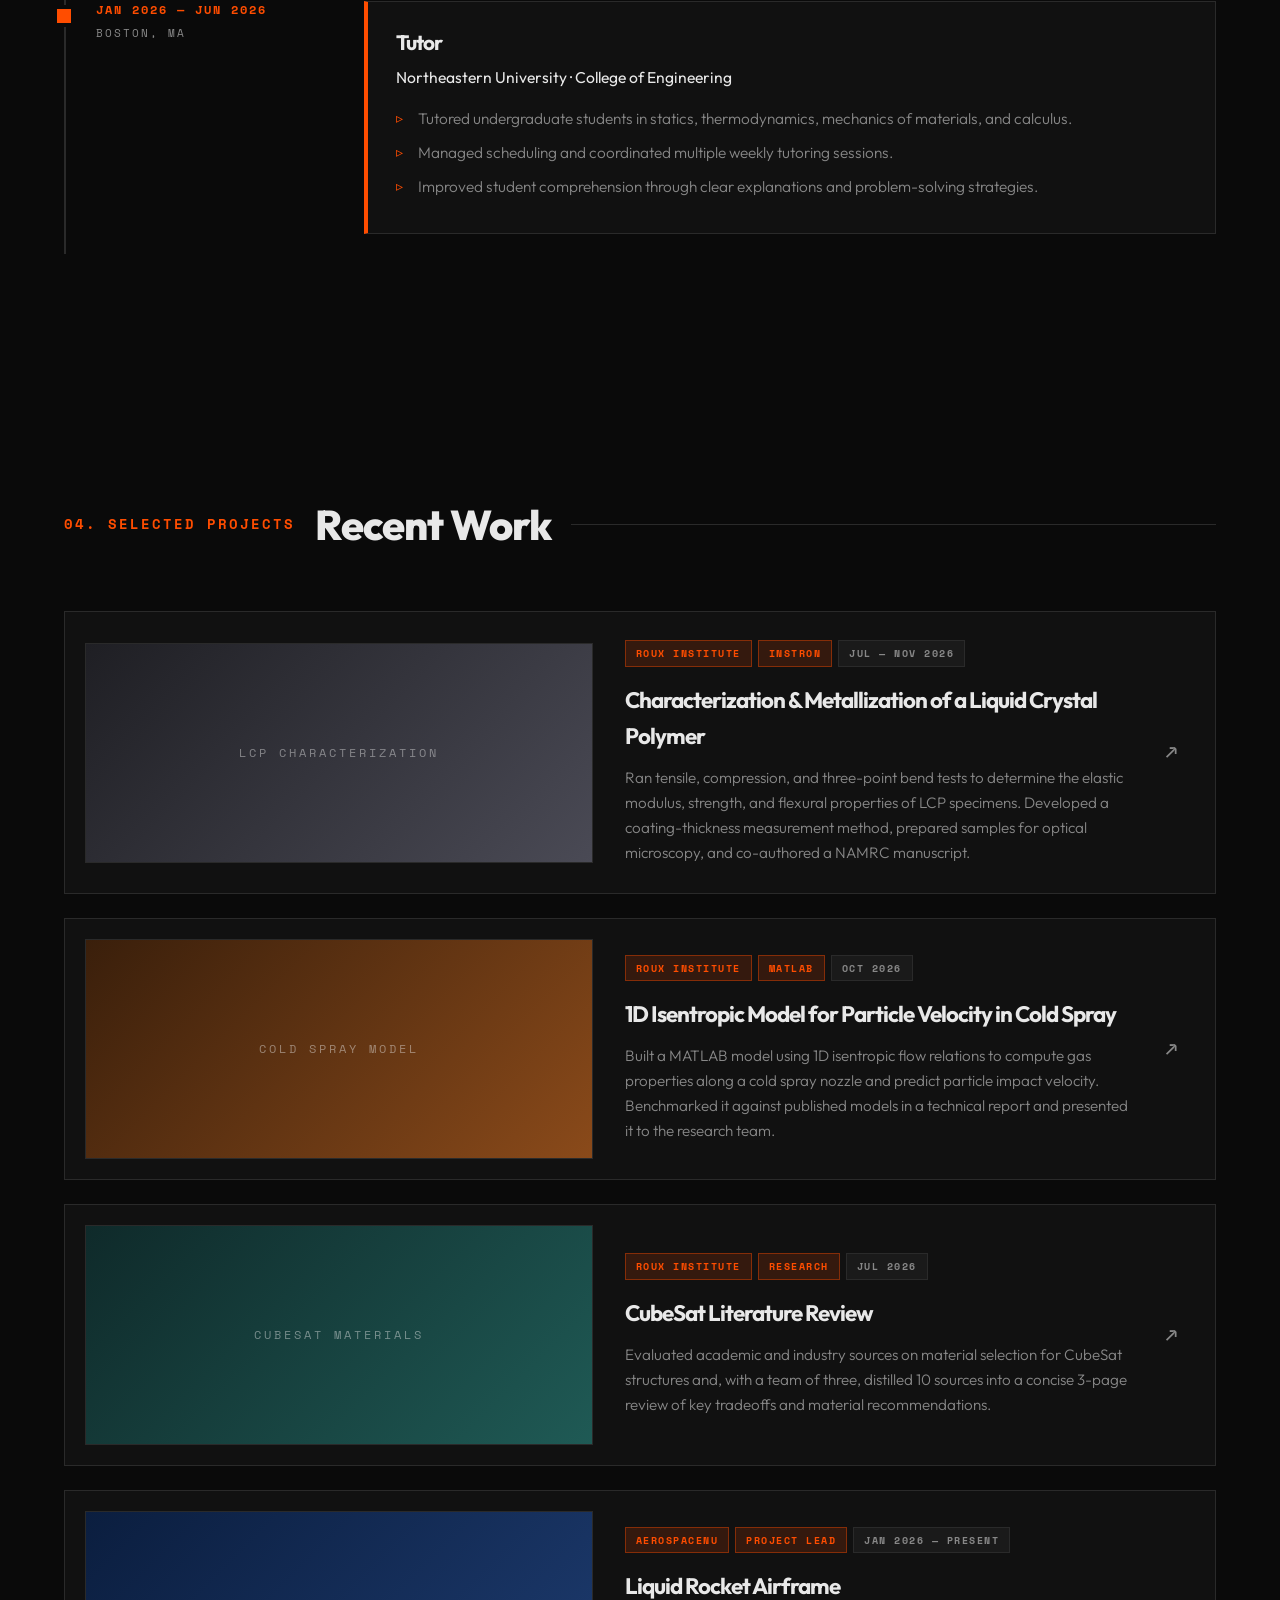
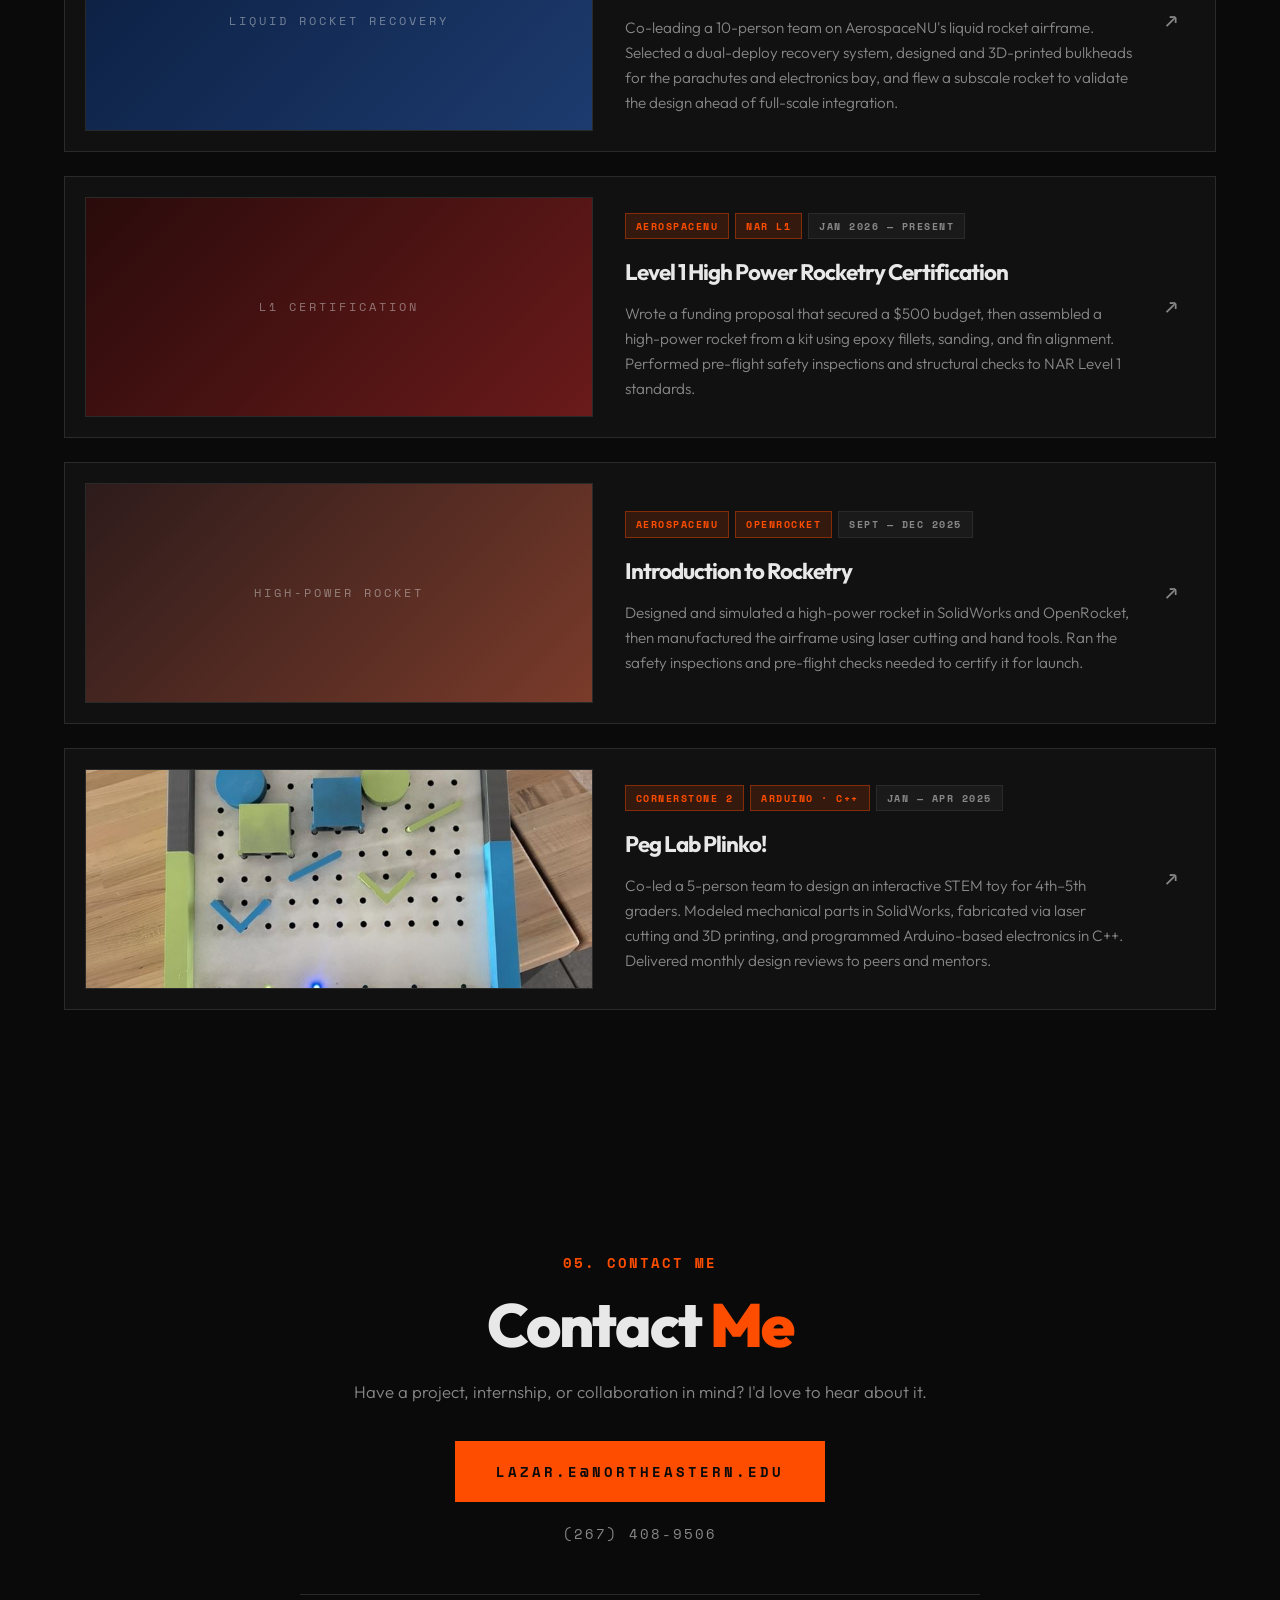
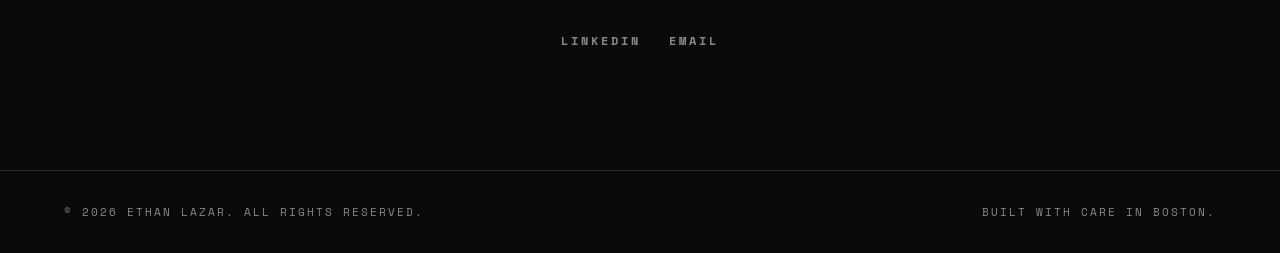
==== commit 87645349: "Update site from master resume Add Roux Institute co-op and three Roux research projects (LCP charac" ====
--- a/index.html
+++ b/index.html
@@ -59,17 +59,21 @@
             I'm <strong>Ethan Lazar</strong>, a mechanical engineering student at <strong>Northeastern University</strong> (B.S. expected May 2028) with a minor in aerospace. Originally from Philadelphia, now based in Boston.
           </p>
           <p class="about-text">
-            I'm part of <strong>AerospaceNU</strong>, where I work on liquid-propellant rocket recovery systems, and I tutor undergrads in statics, thermodynamics, mechanics of materials, and calculus through the College of Engineering. I've studied abroad with Northeastern's Global Scholars Program in London and Oakland, and I'm on the Dean's List (Fall 2025, GPA 3.78).
+            I'm currently a <strong>Materials Science and Aerospace Engineering Co-op</strong> at <strong>The Roux Institute</strong> in Portland, ME, where I run mechanical testing, prepare samples for microscopy, and co-author research on cold spray and polymer metallization. At <strong>AerospaceNU</strong> I'm a project lead on the liquid rocket airframe team. I've studied abroad with Northeastern's Global Scholars Program in London and Oakland, and I've made the Dean's List in Fall 2025 and Spring 2026.
           </p>
           <p class="about-text">
             Outside of school, you'll find me running, on the track, cooking, or somewhere near an airplane.
           </p>
           <div class="skills-row">
             <div class="skill-chip">SolidWorks</div>
+            <div class="skill-chip">Ansys</div>
             <div class="skill-chip">AutoCAD</div>
             <div class="skill-chip">MATLAB</div>
             <div class="skill-chip">C++</div>
             <div class="skill-chip">Python</div>
+            <div class="skill-chip">OpenRocket</div>
+            <div class="skill-chip">Mechanical Testing</div>
+            <div class="skill-chip">Microscopy Prep</div>
             <div class="skill-chip">3D Printing</div>
             <div class="skill-chip">Laser Cutting</div>
             <div class="skill-chip">Soldering</div>
@@ -96,9 +100,9 @@
           <div class="timeline-body">
             <h3 class="timeline-role">B.S. Mechanical Engineering, Minor in Aerospace</h3>
             <p class="timeline-org">Northeastern University</p>
-            <p class="timeline-detail"><strong>GPA</strong> 3.78 &middot; Dean's List, Fall 2025</p>
+            <p class="timeline-detail"><strong>GPA</strong> 3.67 &middot; Dean's List, Fall 2025 &amp; Spring 2026</p>
             <p class="timeline-detail"><strong>Study Abroad</strong> NU London (Fall 2024), NU Oakland (Spring 2025)</p>
-            <p class="timeline-detail"><strong>Activities</strong> AerospaceNU, Club Triathlon</p>
+            <p class="timeline-detail"><strong>Activities</strong> AerospaceNU (Project Lead), Club Triathlon</p>
             <p class="timeline-detail timeline-label"><strong>Relevant Coursework</strong></p>
             <div class="course-chips">
               <span>Thermodynamics</span>
@@ -109,6 +113,10 @@
               <span>Physics I–II</span>
               <span>Calculus I–III</span>
               <span>Diff Eq &amp; Linear Algebra</span>
+              <span>Statistics &amp; Probability</span>
+              <span>Electrical Engineering</span>
+              <span>Fluid Mechanics</span>
+              <span>Intro to Materials Science</span>
             </div>
           </div>
         </article>
@@ -140,16 +148,36 @@
       <div class="timeline">
         <article class="timeline-entry">
           <div class="timeline-meta">
-            <p class="timeline-date">Jan 2026 — Present</p>
+            <p class="timeline-date">Jul 2026 — Present</p>
+            <p class="timeline-location">Portland, ME</p>
+          </div>
+          <div class="timeline-body">
+            <h3 class="timeline-role">Materials Science and Aerospace Engineering Co-op</h3>
+            <p class="timeline-org">The Roux Institute &middot; Northeastern University</p>
+            <ul class="timeline-list">
+              <li>Perform mechanical testing (tensile, compression, 3-point bend) on polymer materials using an Instron test frame to characterize mechanical properties.</li>
+              <li>Assisted with NAVSEA Cold Spray operator training by collecting and synthesizing class performance data into a summary report.</li>
+              <li>Design and fabricate custom lab tools using SolidWorks and 3D printing to support ongoing research needs.</li>
+              <li>Prepare samples for microscopy and SEM analysis, including epoxy and hot mounting and manual and automated polishing.</li>
+              <li>Process and analyze test data in MATLAB, producing figures for academic publications.</li>
+              <li>Updated lab SOPs to improve troubleshooting documentation and standardize procedures across the team.</li>
+              <li>Co-author on multiple journal articles and conference manuscripts.</li>
+            </ul>
+          </div>
+        </article>
+
+        <article class="timeline-entry">
+          <div class="timeline-meta">
+            <p class="timeline-date">Jan 2026 — Jun 2026</p>
             <p class="timeline-location">Boston, MA</p>
           </div>
           <div class="timeline-body">
             <h3 class="timeline-role">Tutor</h3>
             <p class="timeline-org">Northeastern University &middot; College of Engineering</p>
             <ul class="timeline-list">
-              <li>Tutor undergraduate students in statics, thermodynamics, mechanics of materials, and calculus.</li>
-              <li>Manage scheduling and coordinate multiple weekly tutoring sessions.</li>
-              <li>Improve student comprehension through clear explanations and problem-solving strategies.</li>
+              <li>Tutored undergraduate students in statics, thermodynamics, mechanics of materials, and calculus.</li>
+              <li>Managed scheduling and coordinated multiple weekly tutoring sessions.</li>
+              <li>Improved student comprehension through clear explanations and problem-solving strategies.</li>
             </ul>
           </div>
         </article>
@@ -166,6 +194,54 @@
       </div>
       <div class="projects-grid">
 
+        <a href="lcp-metallization.html" class="project-card">
+          <div class="project-img" style="background: linear-gradient(135deg, #1f1f24, #4a4a55);">
+            <span class="project-placeholder">LCP Characterization</span>
+          </div>
+          <div class="project-info">
+            <div class="project-tags">
+              <span>Roux Institute</span>
+              <span>Instron</span>
+              <span>Jul — Nov 2026</span>
+            </div>
+            <h3>Characterization &amp; Metallization of a Liquid Crystal Polymer</h3>
+            <p>Ran tensile, compression, and three-point bend tests to determine the elastic modulus, strength, and flexural properties of LCP specimens. Developed a coating-thickness measurement method, prepared samples for optical microscopy, and co-authored a NAMRC manuscript.</p>
+          </div>
+          <div class="project-arrow">&#8599;</div>
+        </a>
+
+        <a href="cold-spray-model.html" class="project-card">
+          <div class="project-img" style="background: linear-gradient(135deg, #3a1f0b, #8a4a1a);">
+            <span class="project-placeholder">Cold Spray Model</span>
+          </div>
+          <div class="project-info">
+            <div class="project-tags">
+              <span>Roux Institute</span>
+              <span>MATLAB</span>
+              <span>Oct 2026</span>
+            </div>
+            <h3>1D Isentropic Model for Particle Velocity in Cold Spray</h3>
+            <p>Built a MATLAB model using 1D isentropic flow relations to compute gas properties along a cold spray nozzle and predict particle impact velocity. Benchmarked it against published models in a technical report and presented it to the research team.</p>
+          </div>
+          <div class="project-arrow">&#8599;</div>
+        </a>
+
+        <a href="cubesat-literature-review.html" class="project-card">
+          <div class="project-img" style="background: linear-gradient(135deg, #0f2a2a, #1f5a55);">
+            <span class="project-placeholder">CubeSat Materials</span>
+          </div>
+          <div class="project-info">
+            <div class="project-tags">
+              <span>Roux Institute</span>
+              <span>Research</span>
+              <span>Jul 2026</span>
+            </div>
+            <h3>CubeSat Literature Review</h3>
+            <p>Evaluated academic and industry sources on material selection for CubeSat structures and, with a team of three, distilled 10 sources into a concise 3-page review of key tradeoffs and material recommendations.</p>
+          </div>
+          <div class="project-arrow">&#8599;</div>
+        </a>
+
         <a href="liquid-rocket-recovery.html" class="project-card">
           <div class="project-img" style="background: linear-gradient(135deg, #0b1e3f, #1d3b6f);">
             <span class="project-placeholder">Liquid Rocket Recovery</span>
@@ -173,11 +249,27 @@
           <div class="project-info">
             <div class="project-tags">
               <span>AerospaceNU</span>
-              <span>SolidWorks</span>
+              <span>Project Lead</span>
               <span>Jan 2026 — Present</span>
             </div>
-            <h3>Liquid Rocket Airframe Recovery System</h3>
-            <p>Designing the airframe recovery structure for a liquid-propellant rocket on a 10-person team — modeling components in SolidWorks, fabricating proof-of-concept hardware, and validating performance through safety and functionality testing.</p>
+            <h3>Liquid Rocket Airframe</h3>
+            <p>Co-leading a 10-person team on AerospaceNU's liquid rocket airframe. Selected a dual-deploy recovery system, designed and 3D-printed bulkheads for the parachutes and electronics bay, and flew a subscale rocket to validate the design ahead of full-scale integration.</p>
+          </div>
+          <div class="project-arrow">&#8599;</div>
+        </a>
+
+        <a href="level-1-certification.html" class="project-card">
+          <div class="project-img" style="background: linear-gradient(135deg, #2a0b0b, #6a1a1a);">
+            <span class="project-placeholder">L1 Certification</span>
+          </div>
+          <div class="project-info">
+            <div class="project-tags">
+              <span>AerospaceNU</span>
+              <span>NAR L1</span>
+              <span>Jan 2026 — Present</span>
+            </div>
+            <h3>Level 1 High Power Rocketry Certification</h3>
+            <p>Wrote a funding proposal that secured a $500 budget, then assembled a high-power rocket from a kit using epoxy fillets, sanding, and fin alignment. Performed pre-flight safety inspections and structural checks to NAR Level 1 standards.</p>
           </div>
           <div class="project-arrow">&#8599;</div>
         </a>
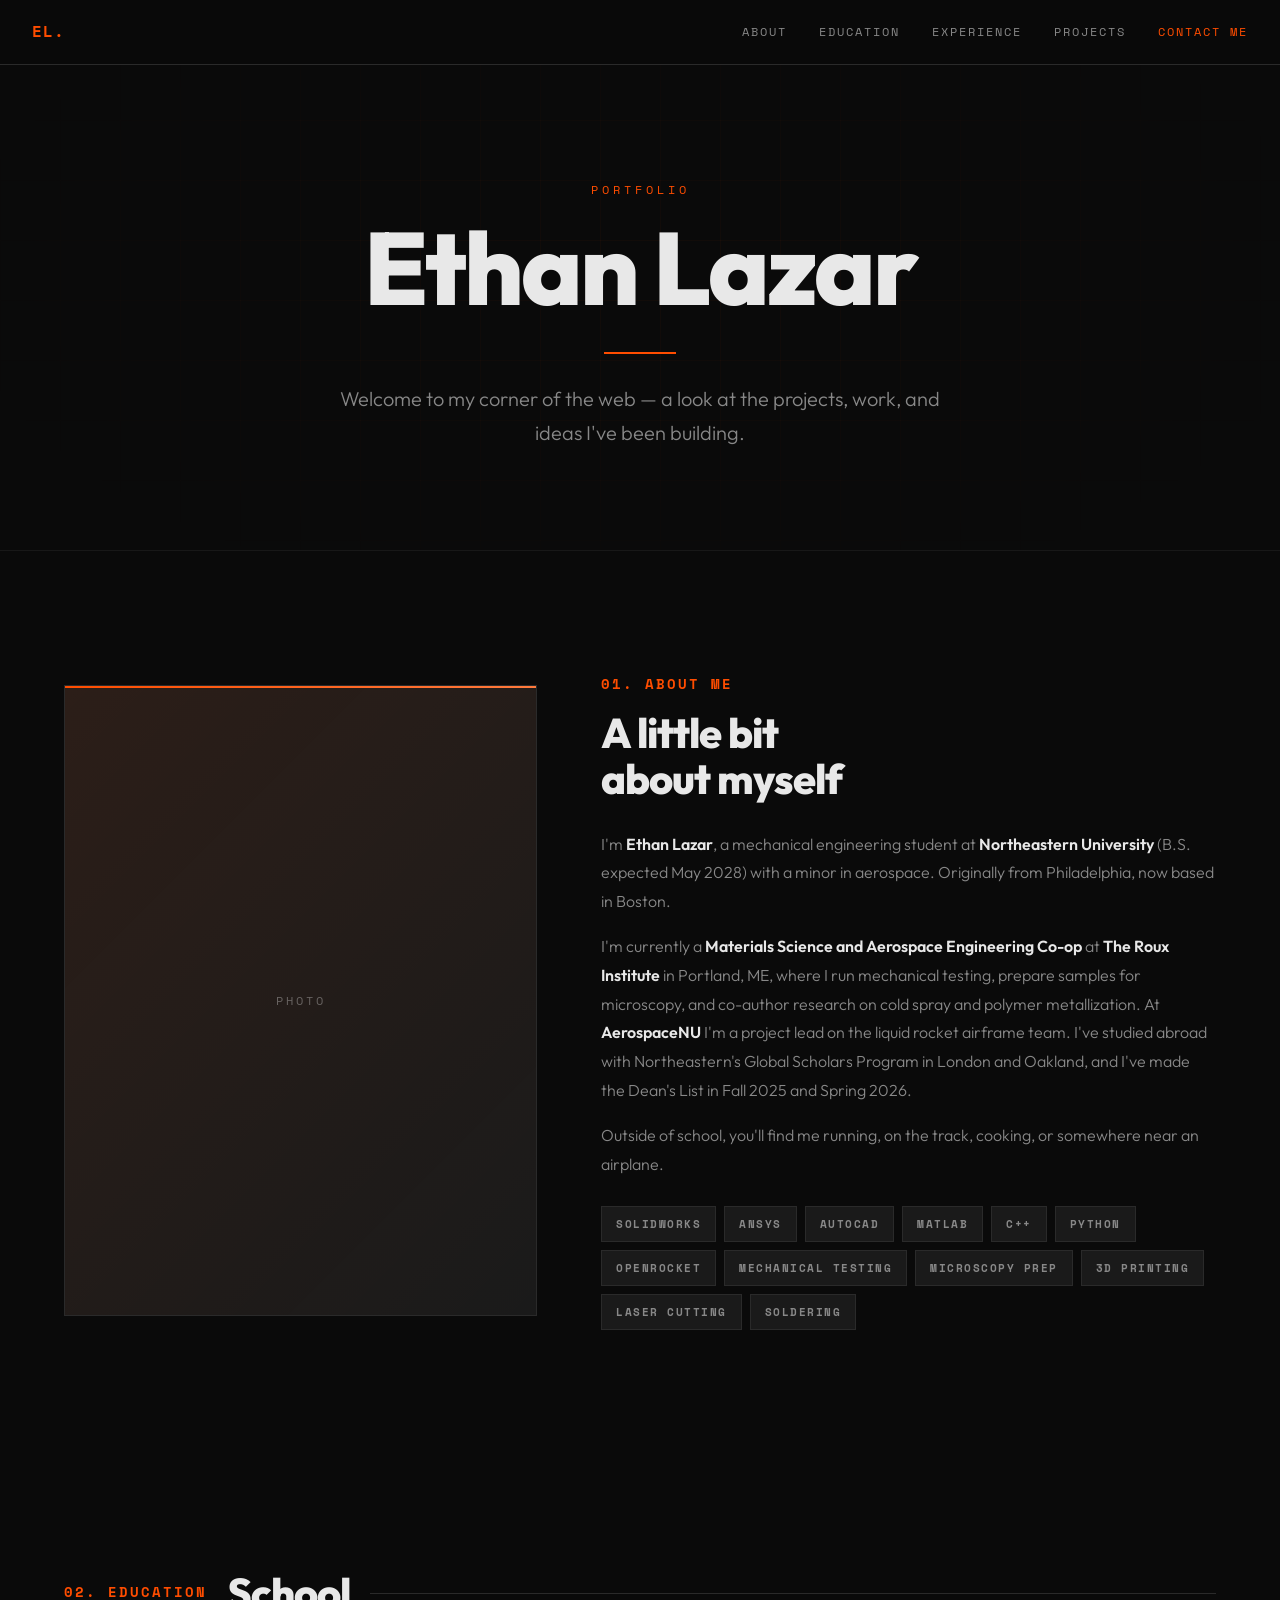
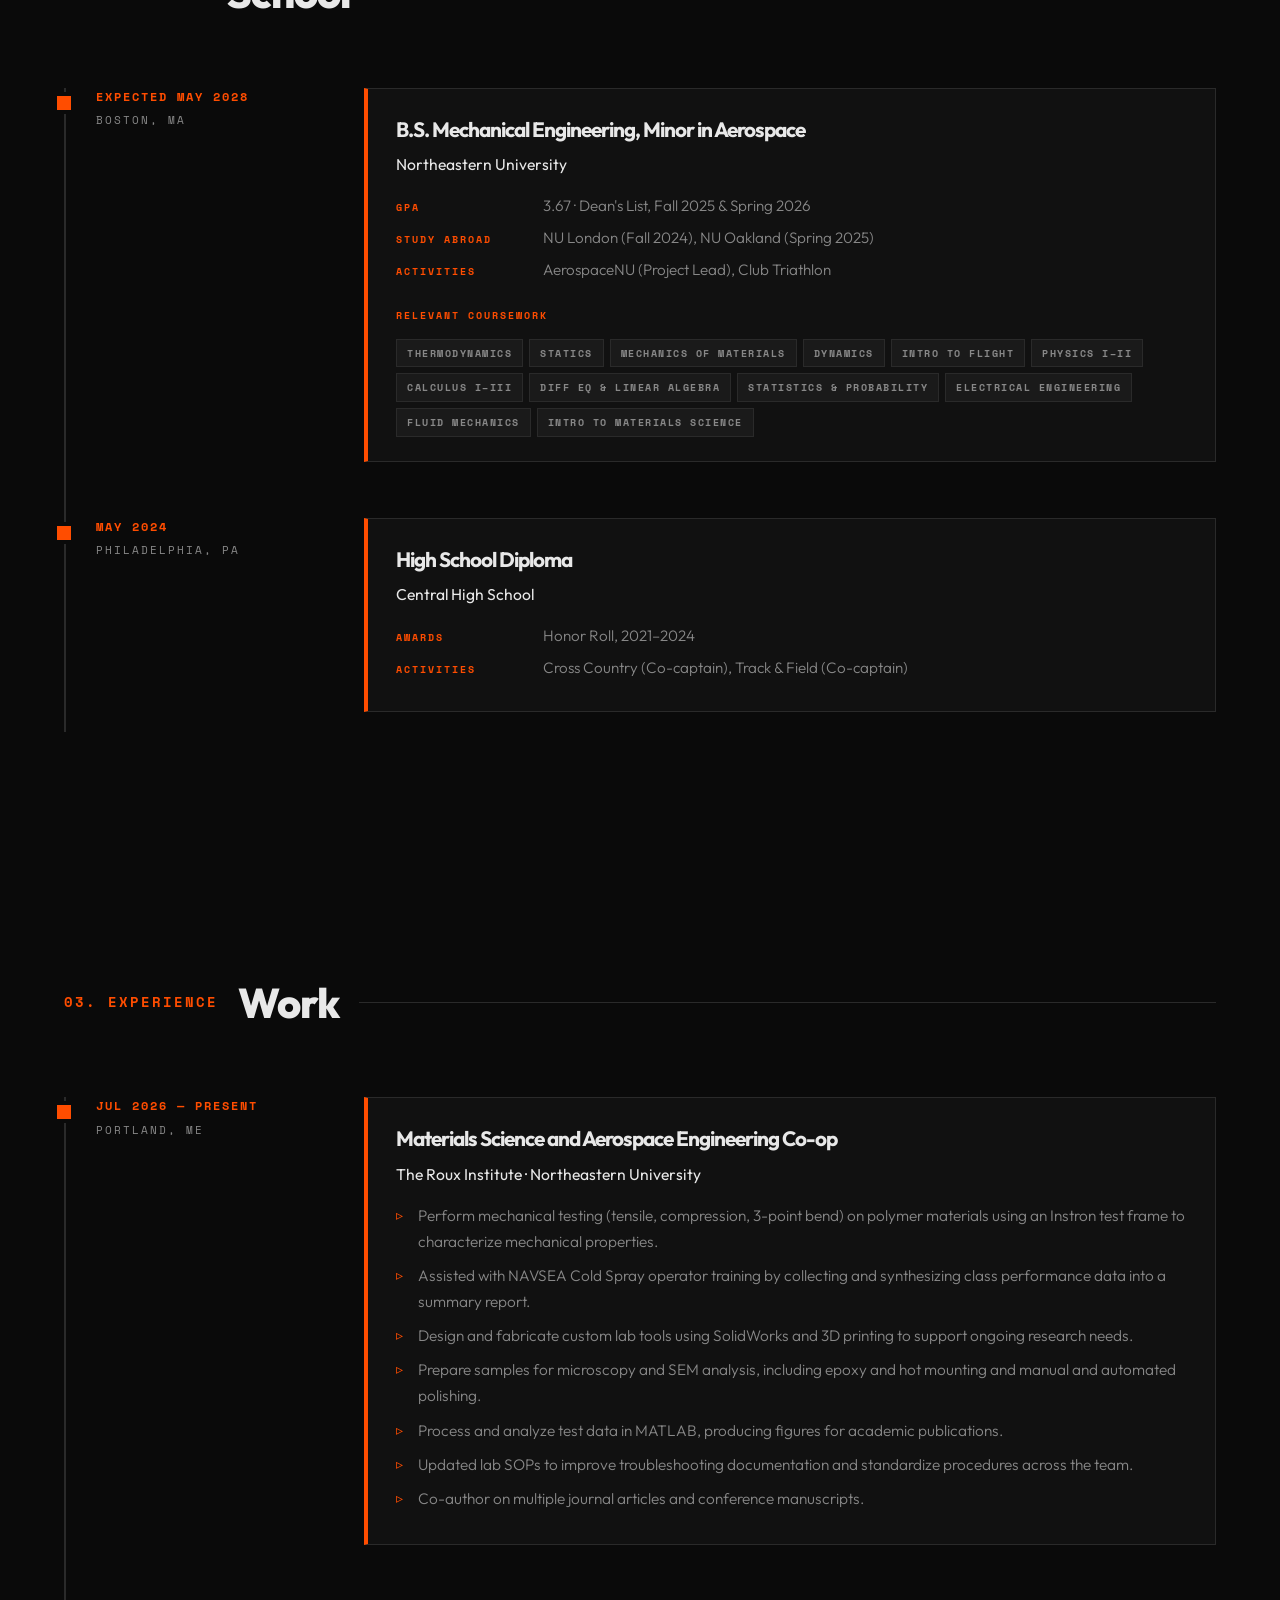
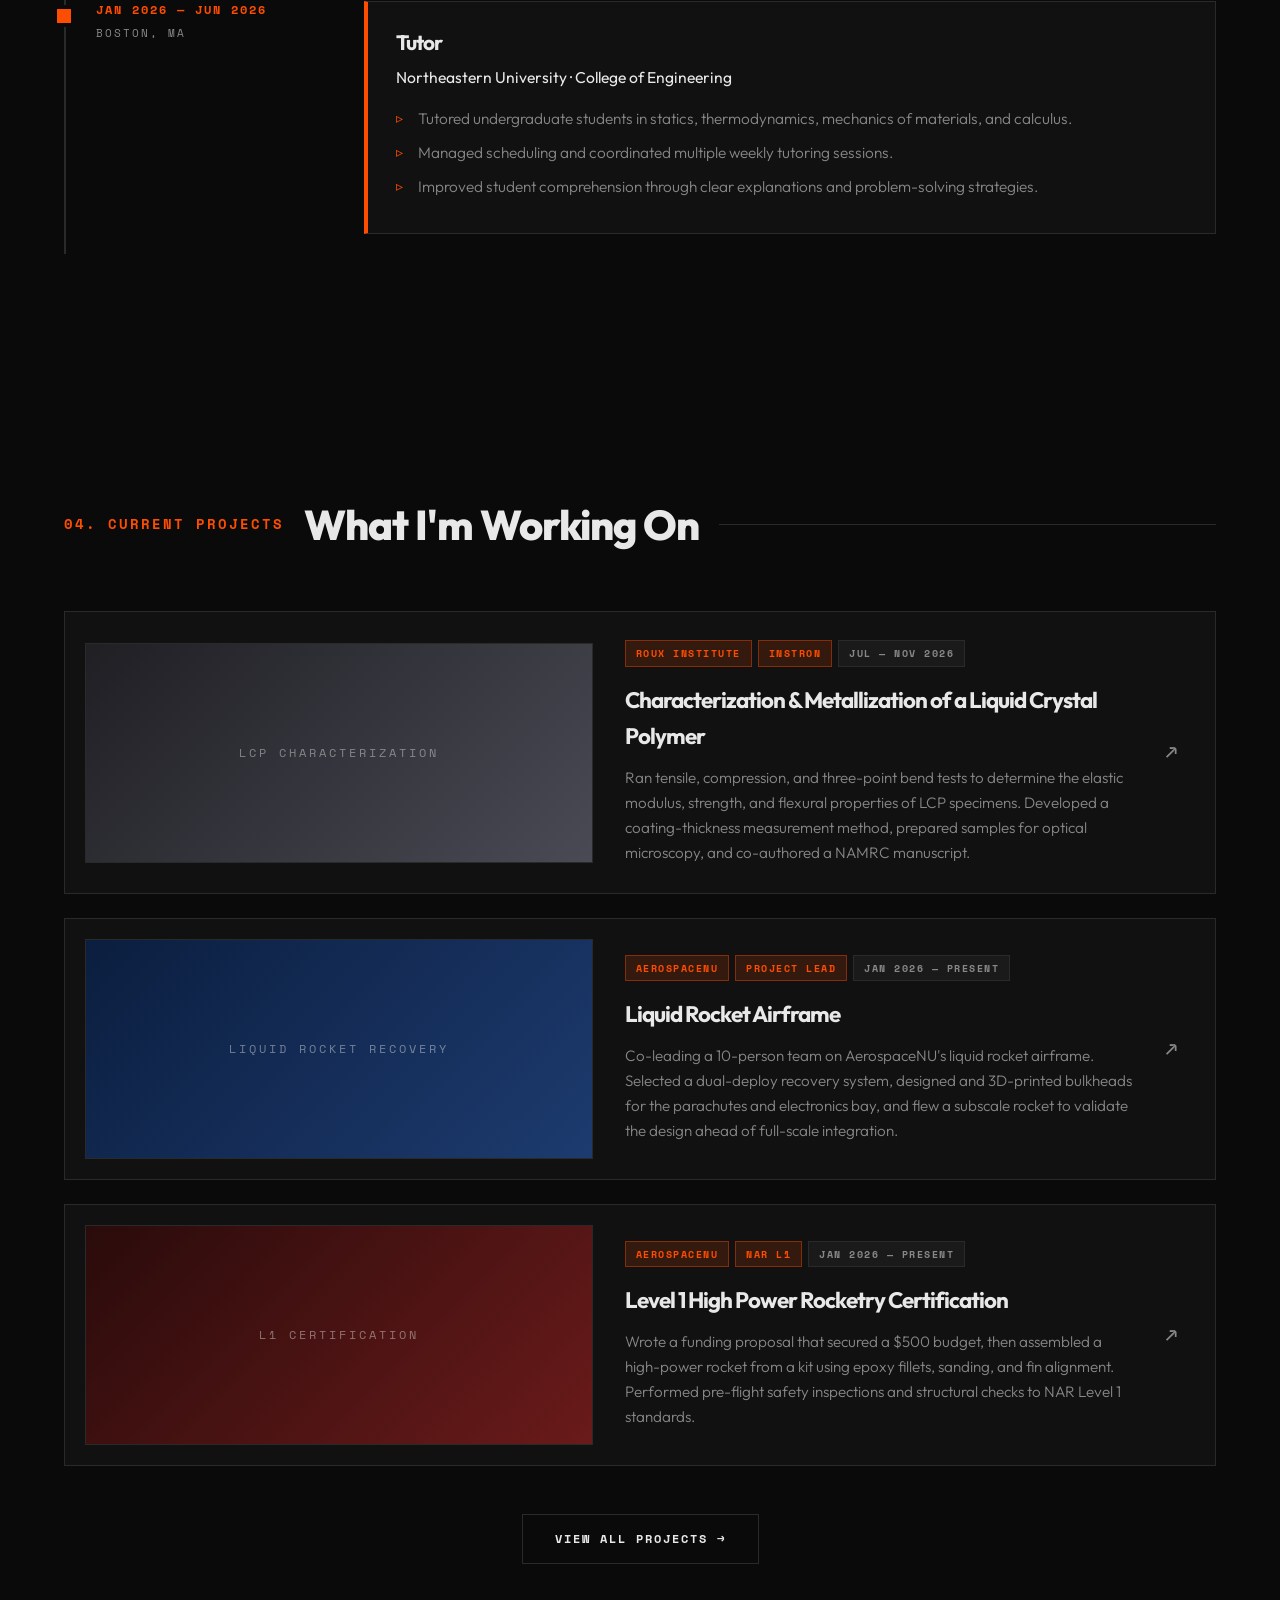
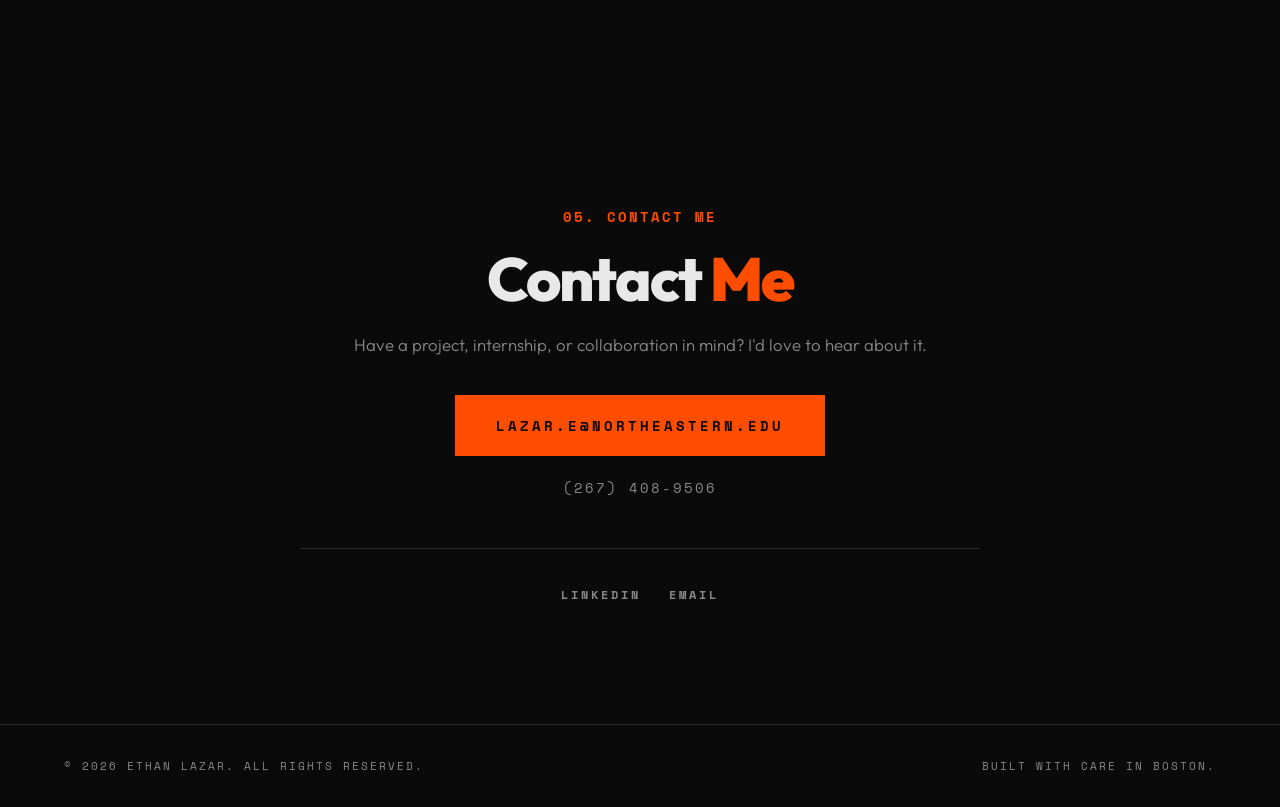
==== commit ac253560: "Show only current projects on home page; add All Projects page Co-Authored-By: Claude Opus 5.5 <nore" ====
--- a/index.html
+++ b/index.html
@@ -189,8 +189,8 @@
   <section id="work" class="section work">
     <div class="container">
       <div class="section-header">
-        <p class="section-tag">Selected Projects</p>
-        <h2 class="section-title">Recent Work</h2>
+        <p class="section-tag">Current Projects</p>
+        <h2 class="section-title">What I'm Working On</h2>
       </div>
       <div class="projects-grid">
 
@@ -210,38 +210,6 @@
           <div class="project-arrow">&#8599;</div>
         </a>
 
-        <a href="cold-spray-model.html" class="project-card">
-          <div class="project-img" style="background: linear-gradient(135deg, #3a1f0b, #8a4a1a);">
-            <span class="project-placeholder">Cold Spray Model</span>
-          </div>
-          <div class="project-info">
-            <div class="project-tags">
-              <span>Roux Institute</span>
-              <span>MATLAB</span>
-              <span>Oct 2026</span>
-            </div>
-            <h3>1D Isentropic Model for Particle Velocity in Cold Spray</h3>
-            <p>Built a MATLAB model using 1D isentropic flow relations to compute gas properties along a cold spray nozzle and predict particle impact velocity. Benchmarked it against published models in a technical report and presented it to the research team.</p>
-          </div>
-          <div class="project-arrow">&#8599;</div>
-        </a>
-
-        <a href="cubesat-literature-review.html" class="project-card">
-          <div class="project-img" style="background: linear-gradient(135deg, #0f2a2a, #1f5a55);">
-            <span class="project-placeholder">CubeSat Materials</span>
-          </div>
-          <div class="project-info">
-            <div class="project-tags">
-              <span>Roux Institute</span>
-              <span>Research</span>
-              <span>Jul 2026</span>
-            </div>
-            <h3>CubeSat Literature Review</h3>
-            <p>Evaluated academic and industry sources on material selection for CubeSat structures and, with a team of three, distilled 10 sources into a concise 3-page review of key tradeoffs and material recommendations.</p>
-          </div>
-          <div class="project-arrow">&#8599;</div>
-        </a>
-
         <a href="liquid-rocket-recovery.html" class="project-card">
           <div class="project-img" style="background: linear-gradient(135deg, #0b1e3f, #1d3b6f);">
             <span class="project-placeholder">Liquid Rocket Recovery</span>
@@ -274,38 +242,9 @@
           <div class="project-arrow">&#8599;</div>
         </a>
 
-        <a href="intro-to-rocketry.html" class="project-card">
-          <div class="project-img" style="background: linear-gradient(135deg, #2d1b1b, #7a3b2a);">
-            <span class="project-placeholder">High-Power Rocket</span>
-          </div>
-          <div class="project-info">
-            <div class="project-tags">
-              <span>AerospaceNU</span>
-              <span>OpenRocket</span>
-              <span>Sept — Dec 2025</span>
-            </div>
-            <h3>Introduction to Rocketry</h3>
-            <p>Designed and simulated a high-power rocket in SolidWorks and OpenRocket, then manufactured the airframe using laser cutting and hand tools. Ran the safety inspections and pre-flight checks needed to certify it for launch.</p>
-          </div>
-          <div class="project-arrow">&#8599;</div>
-        </a>
-
-        <a href="peg-lab-plinko.html" class="project-card">
-          <div class="project-img">
-            <img src="images/peg-lab-plinko/01_hero_final_toy_topdown.png" alt="Peg Lab Plinko! toy from above">
-          </div>
-          <div class="project-info">
-            <div class="project-tags">
-              <span>Cornerstone 2</span>
-              <span>Arduino &middot; C++</span>
-              <span>Jan — Apr 2025</span>
-            </div>
-            <h3>Peg Lab Plinko!</h3>
-            <p>Co-led a 5-person team to design an interactive STEM toy for 4th–5th graders. Modeled mechanical parts in SolidWorks, fabricated via laser cutting and 3D printing, and programmed Arduino-based electronics in C++. Delivered monthly design reviews to peers and mentors.</p>
-          </div>
-          <div class="project-arrow">&#8599;</div>
-        </a>
-
+      </div>
+      <div class="work-more">
+        <a href="projects.html" class="btn btn-ghost">View All Projects &rarr;</a>
       </div>
     </div>
   </section>
--- a/style.css
+++ b/style.css
@@ -281,6 +281,10 @@
 .projects-grid {
   display: grid; gap: 24px;
 }
+.work-more {
+  margin-top: 48px;
+  text-align: center;
+}
 .project-card {
   position: relative;
   display: grid;
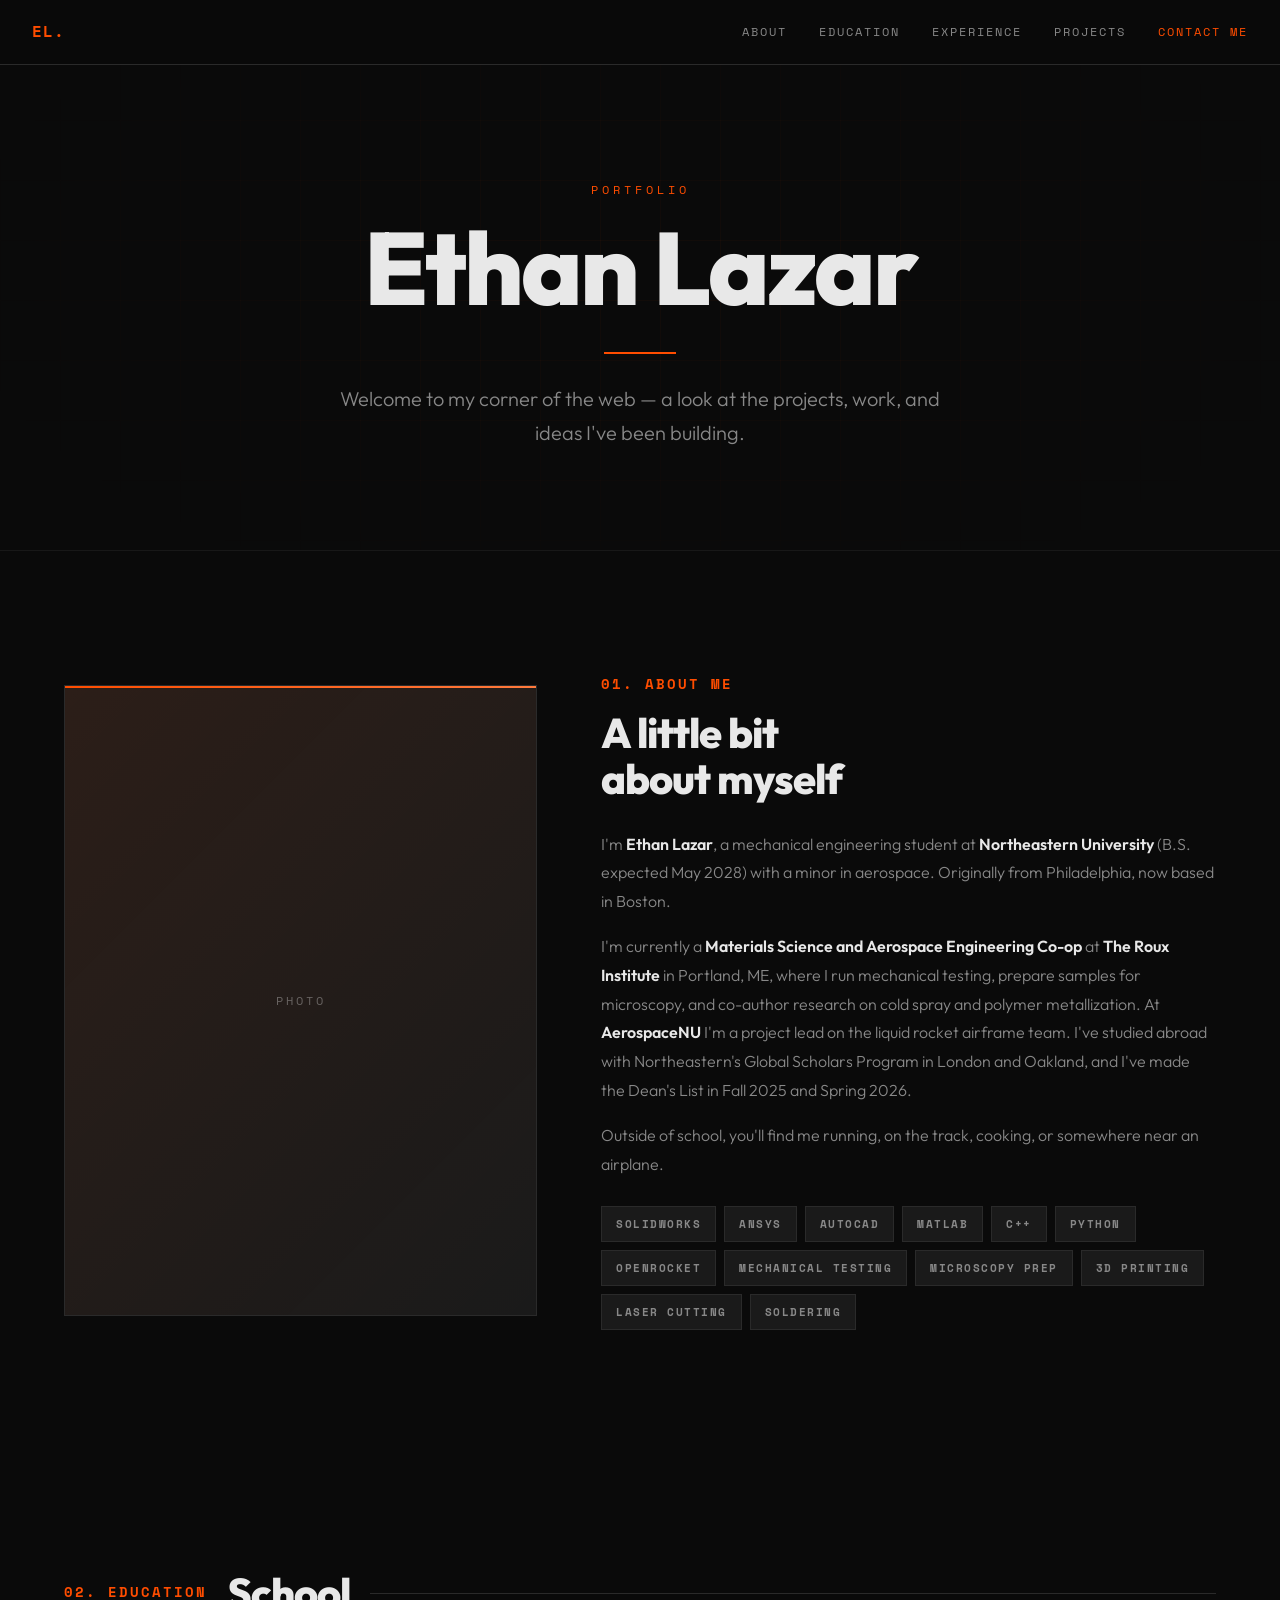
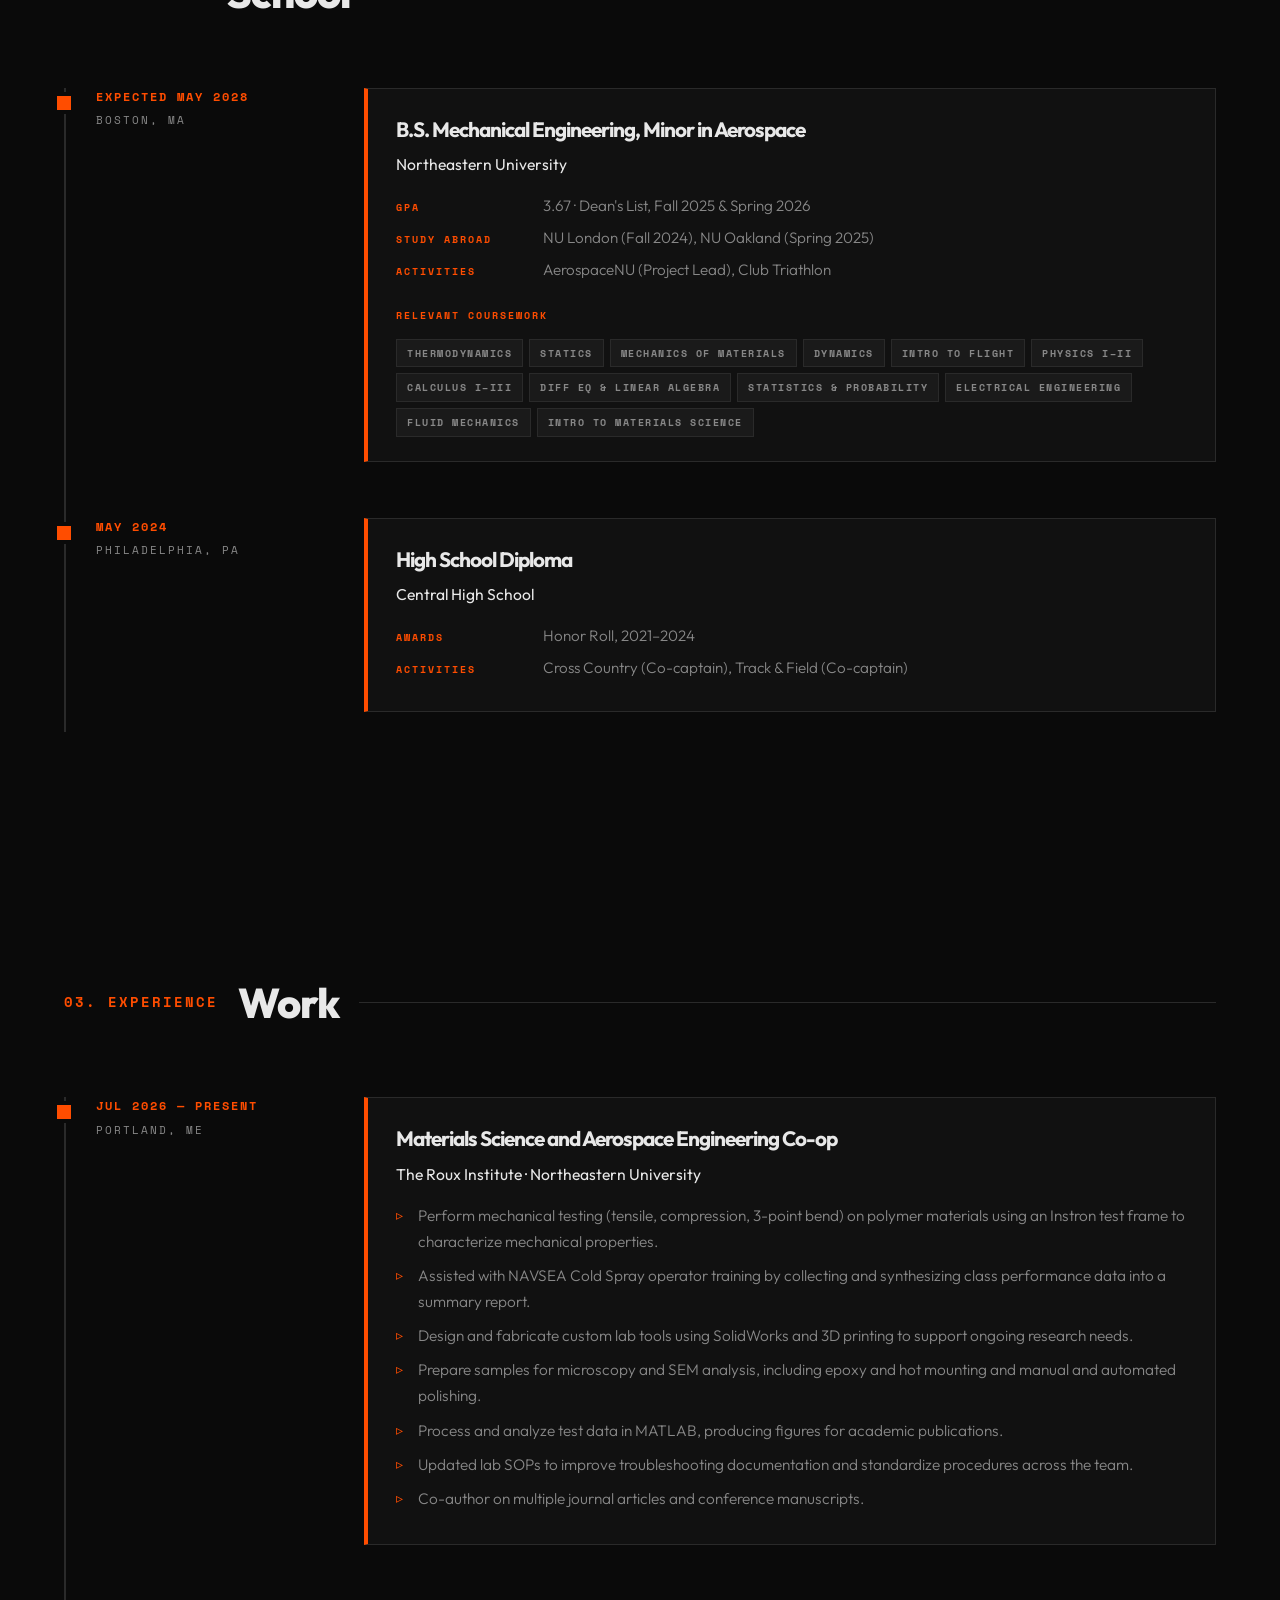
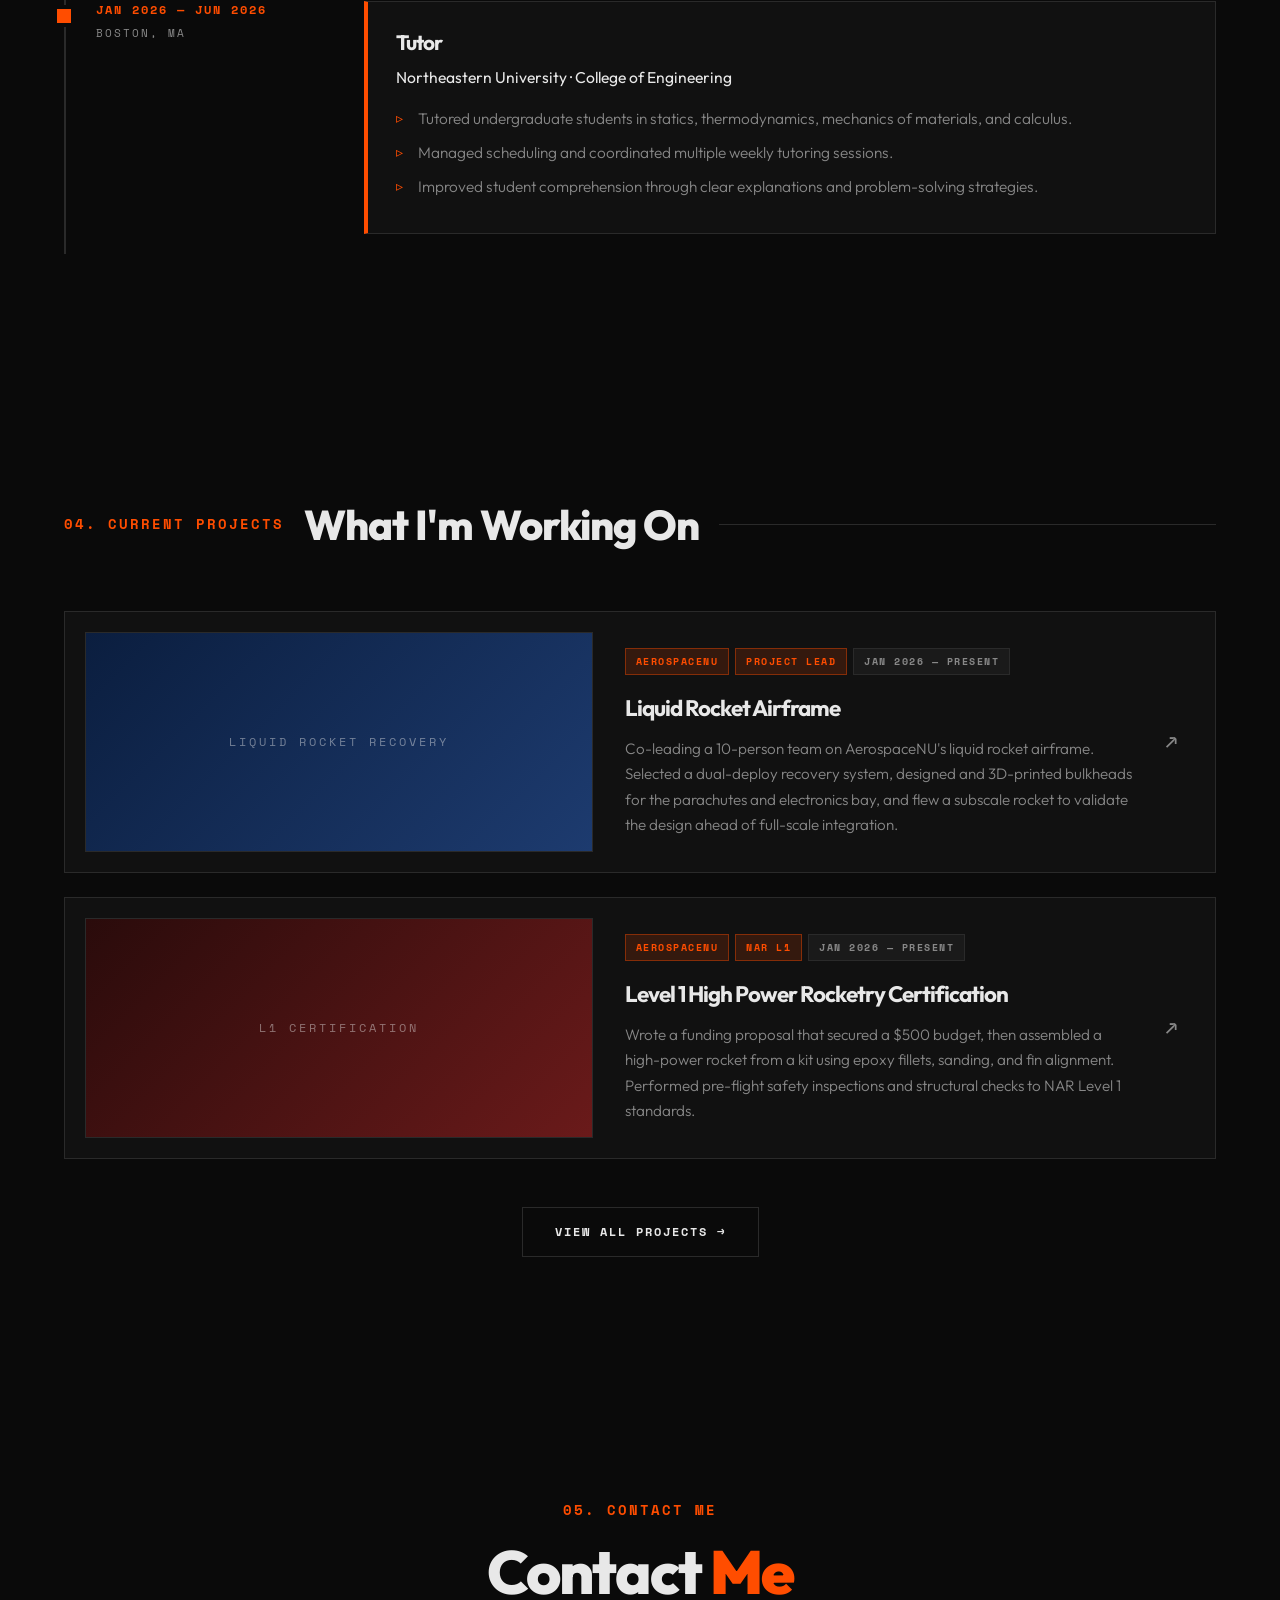
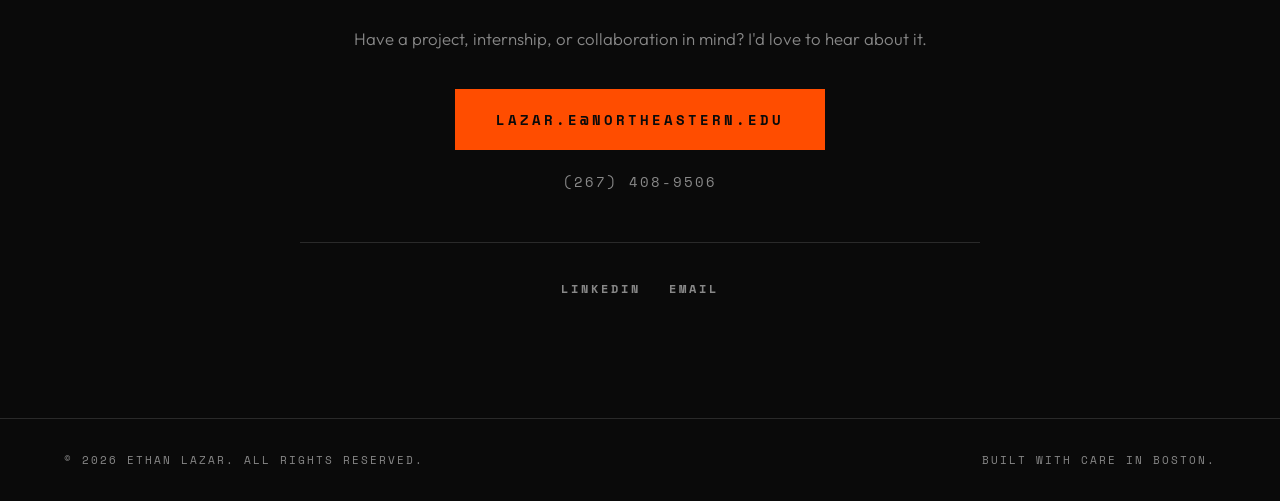
==== commit 42ef4b98: "List ongoing projects first; home page shows only Present projects Co-Authored-By: Claude Opus 5.5 <" ====
--- a/index.html
+++ b/index.html
@@ -194,22 +194,6 @@
       </div>
       <div class="projects-grid">
 
-        <a href="lcp-metallization.html" class="project-card">
-          <div class="project-img" style="background: linear-gradient(135deg, #1f1f24, #4a4a55);">
-            <span class="project-placeholder">LCP Characterization</span>
-          </div>
-          <div class="project-info">
-            <div class="project-tags">
-              <span>Roux Institute</span>
-              <span>Instron</span>
-              <span>Jul — Nov 2026</span>
-            </div>
-            <h3>Characterization &amp; Metallization of a Liquid Crystal Polymer</h3>
-            <p>Ran tensile, compression, and three-point bend tests to determine the elastic modulus, strength, and flexural properties of LCP specimens. Developed a coating-thickness measurement method, prepared samples for optical microscopy, and co-authored a NAMRC manuscript.</p>
-          </div>
-          <div class="project-arrow">&#8599;</div>
-        </a>
-
         <a href="liquid-rocket-recovery.html" class="project-card">
           <div class="project-img" style="background: linear-gradient(135deg, #0b1e3f, #1d3b6f);">
             <span class="project-placeholder">Liquid Rocket Recovery</span>
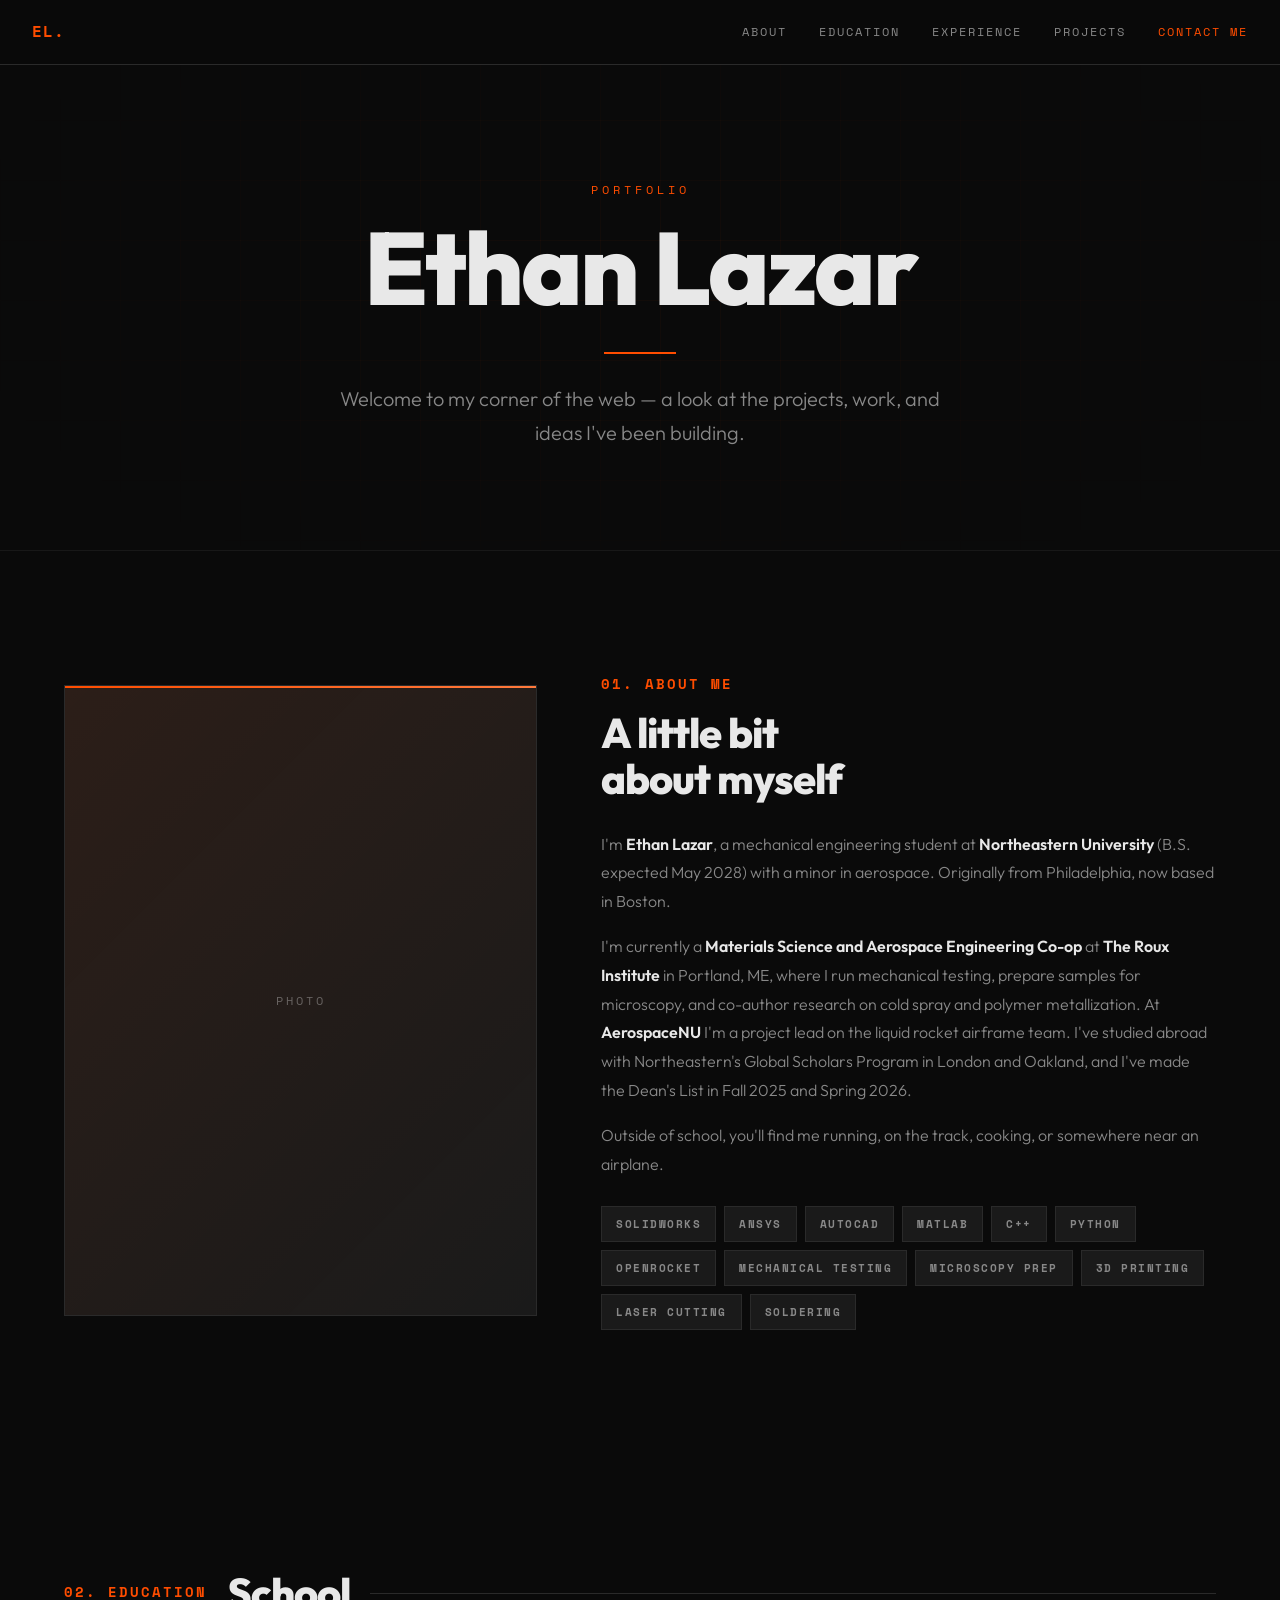
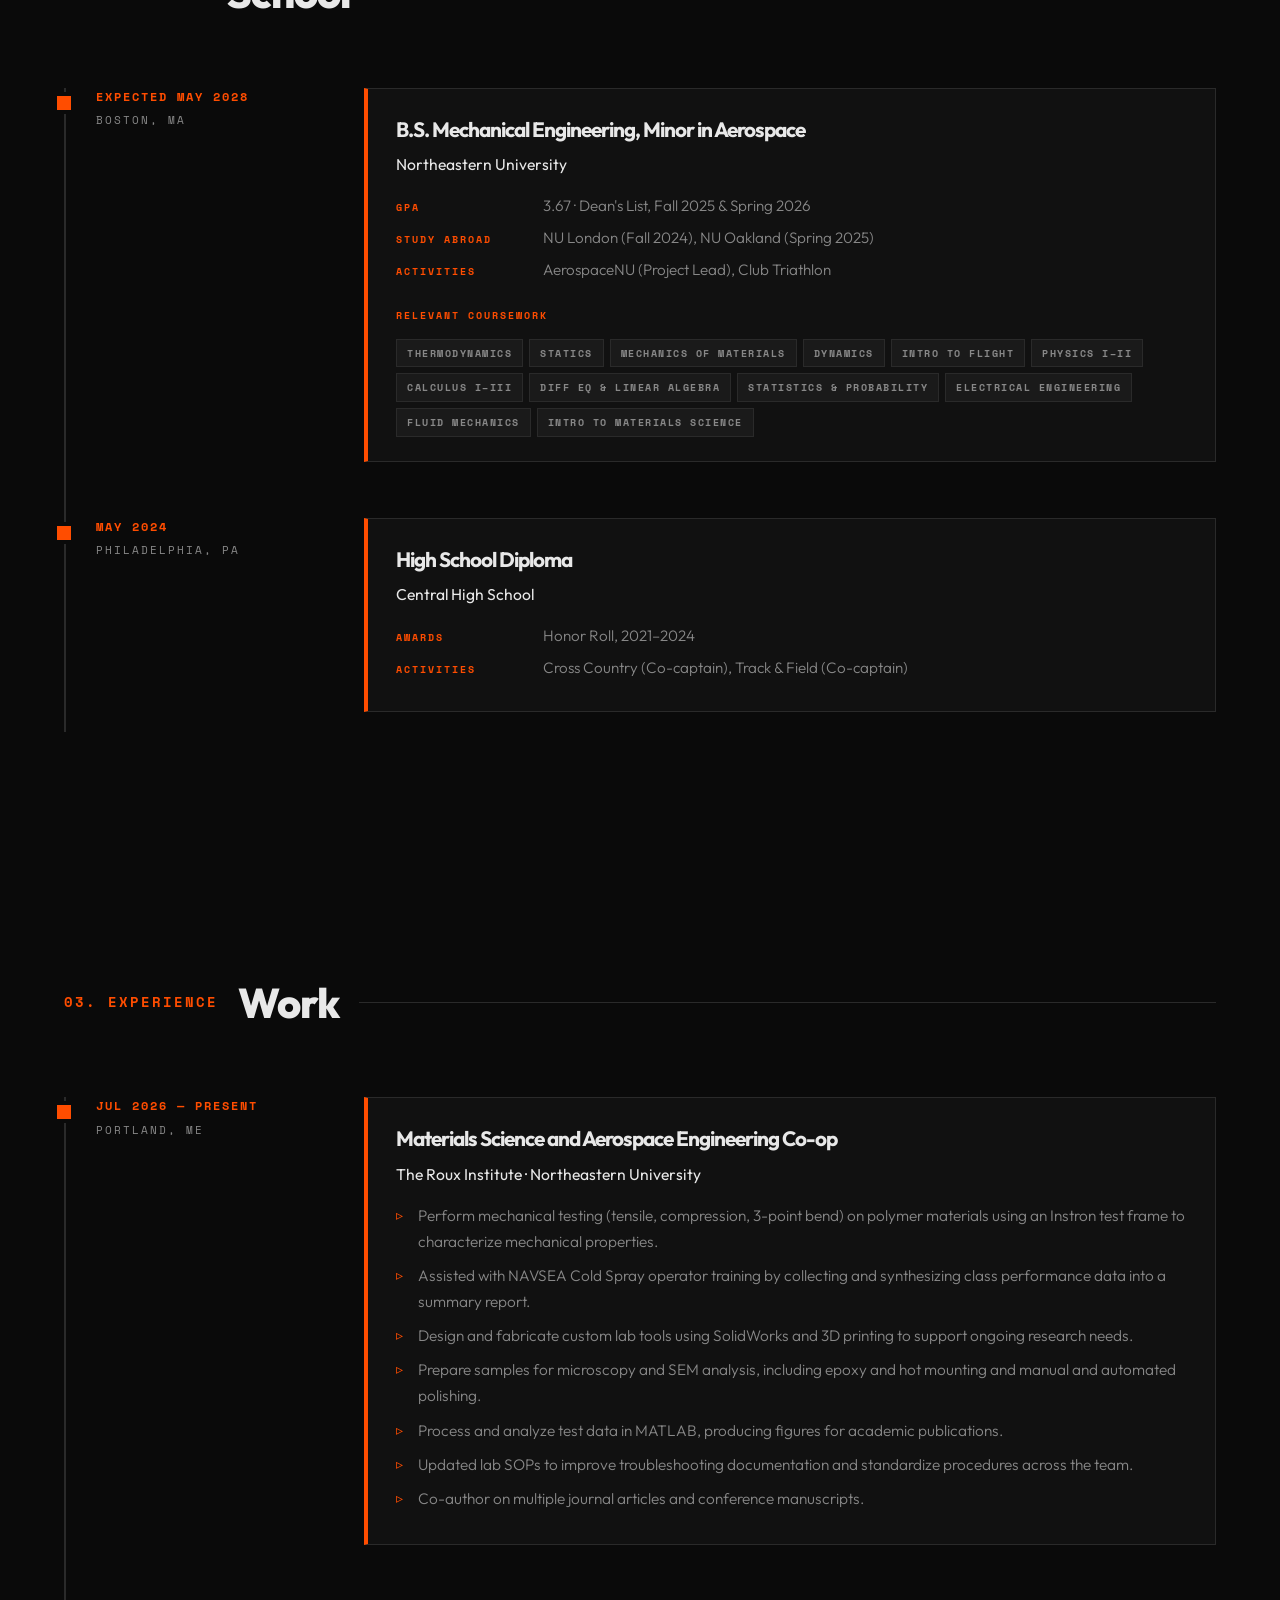
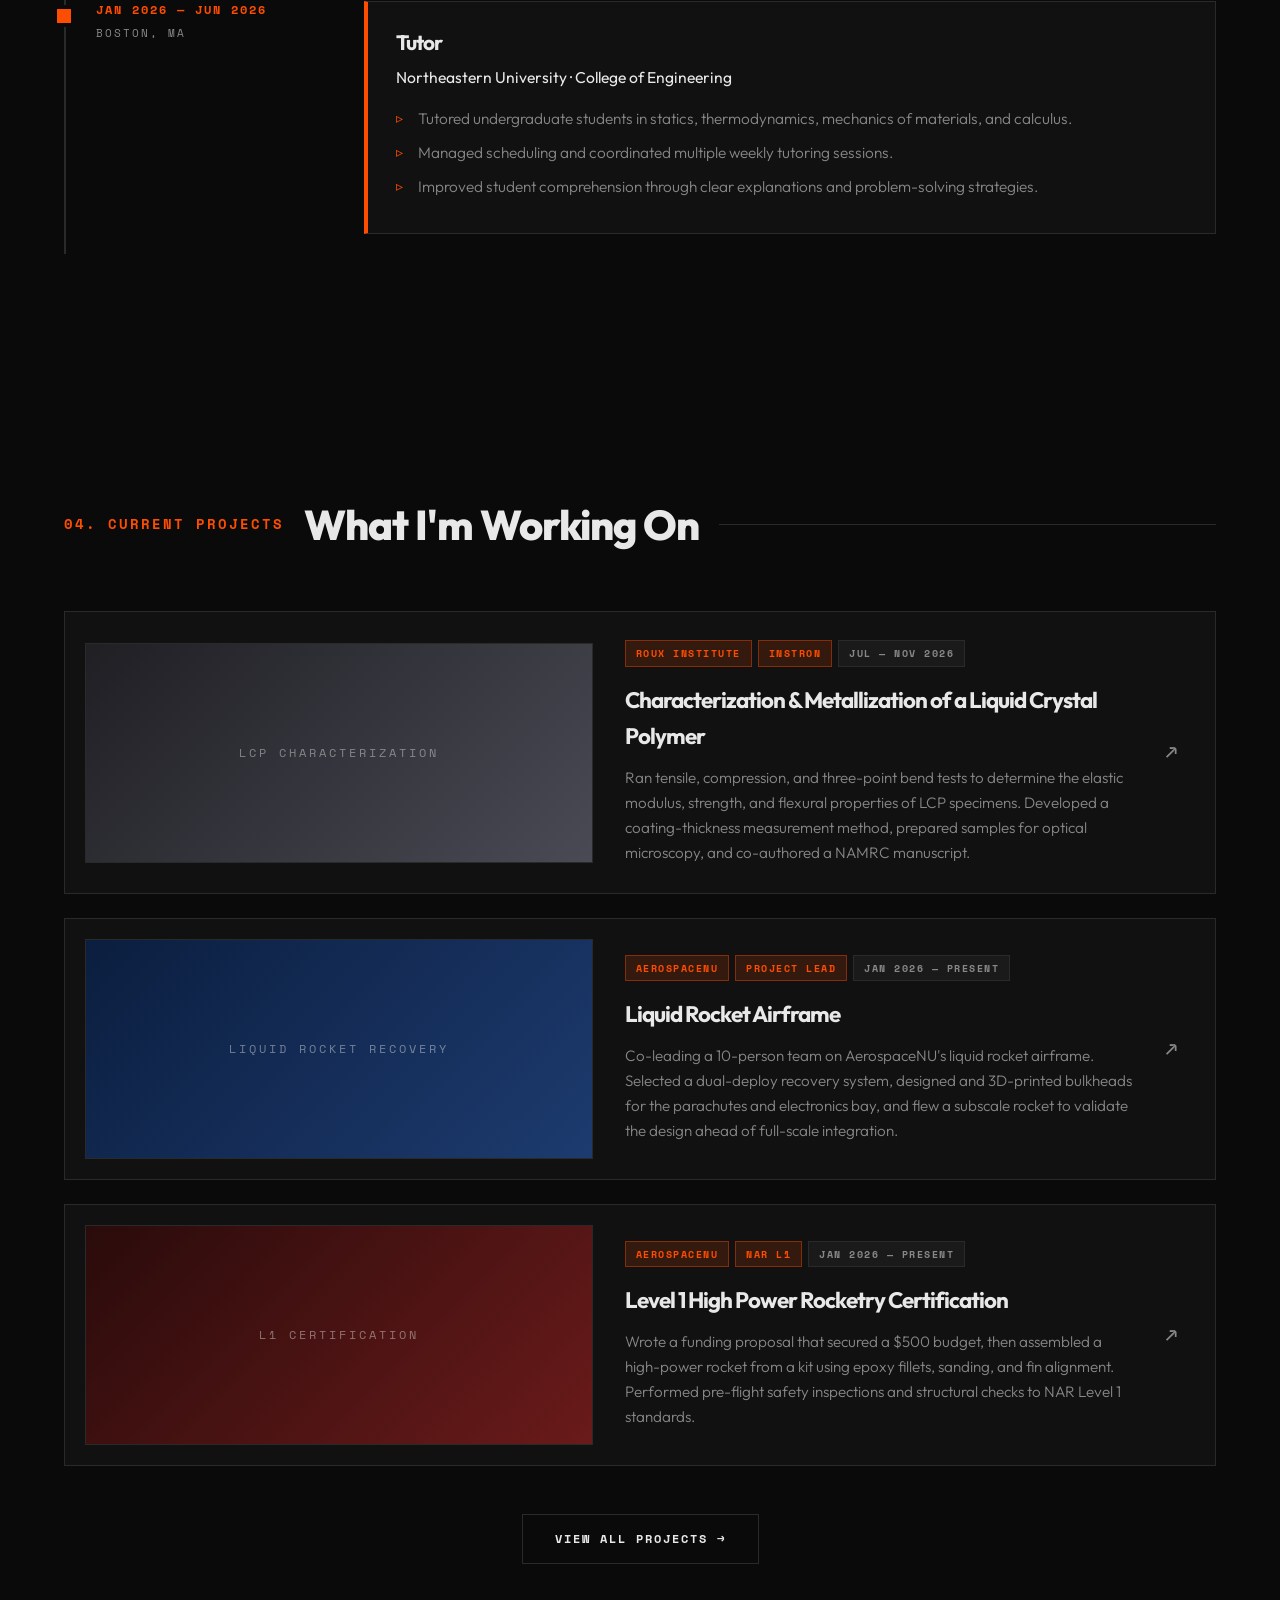
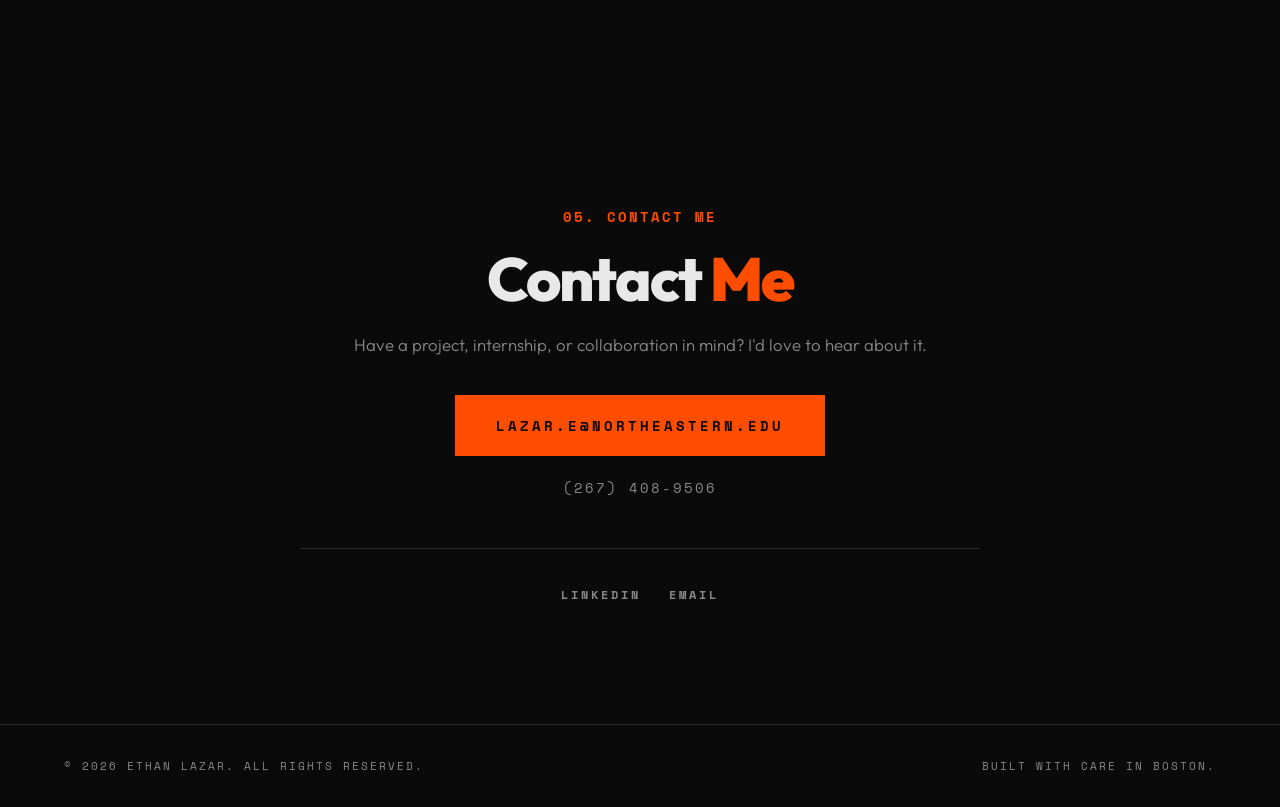
==== commit 71db8a45: "Revert "List ongoing projects first; home page shows only Present projects" This reverts commit 42ef" ====
--- a/index.html
+++ b/index.html
@@ -194,6 +194,22 @@
       </div>
       <div class="projects-grid">
 
+        <a href="lcp-metallization.html" class="project-card">
+          <div class="project-img" style="background: linear-gradient(135deg, #1f1f24, #4a4a55);">
+            <span class="project-placeholder">LCP Characterization</span>
+          </div>
+          <div class="project-info">
+            <div class="project-tags">
+              <span>Roux Institute</span>
+              <span>Instron</span>
+              <span>Jul — Nov 2026</span>
+            </div>
+            <h3>Characterization &amp; Metallization of a Liquid Crystal Polymer</h3>
+            <p>Ran tensile, compression, and three-point bend tests to determine the elastic modulus, strength, and flexural properties of LCP specimens. Developed a coating-thickness measurement method, prepared samples for optical microscopy, and co-authored a NAMRC manuscript.</p>
+          </div>
+          <div class="project-arrow">&#8599;</div>
+        </a>
+
         <a href="liquid-rocket-recovery.html" class="project-card">
           <div class="project-img" style="background: linear-gradient(135deg, #0b1e3f, #1d3b6f);">
             <span class="project-placeholder">Liquid Rocket Recovery</span>
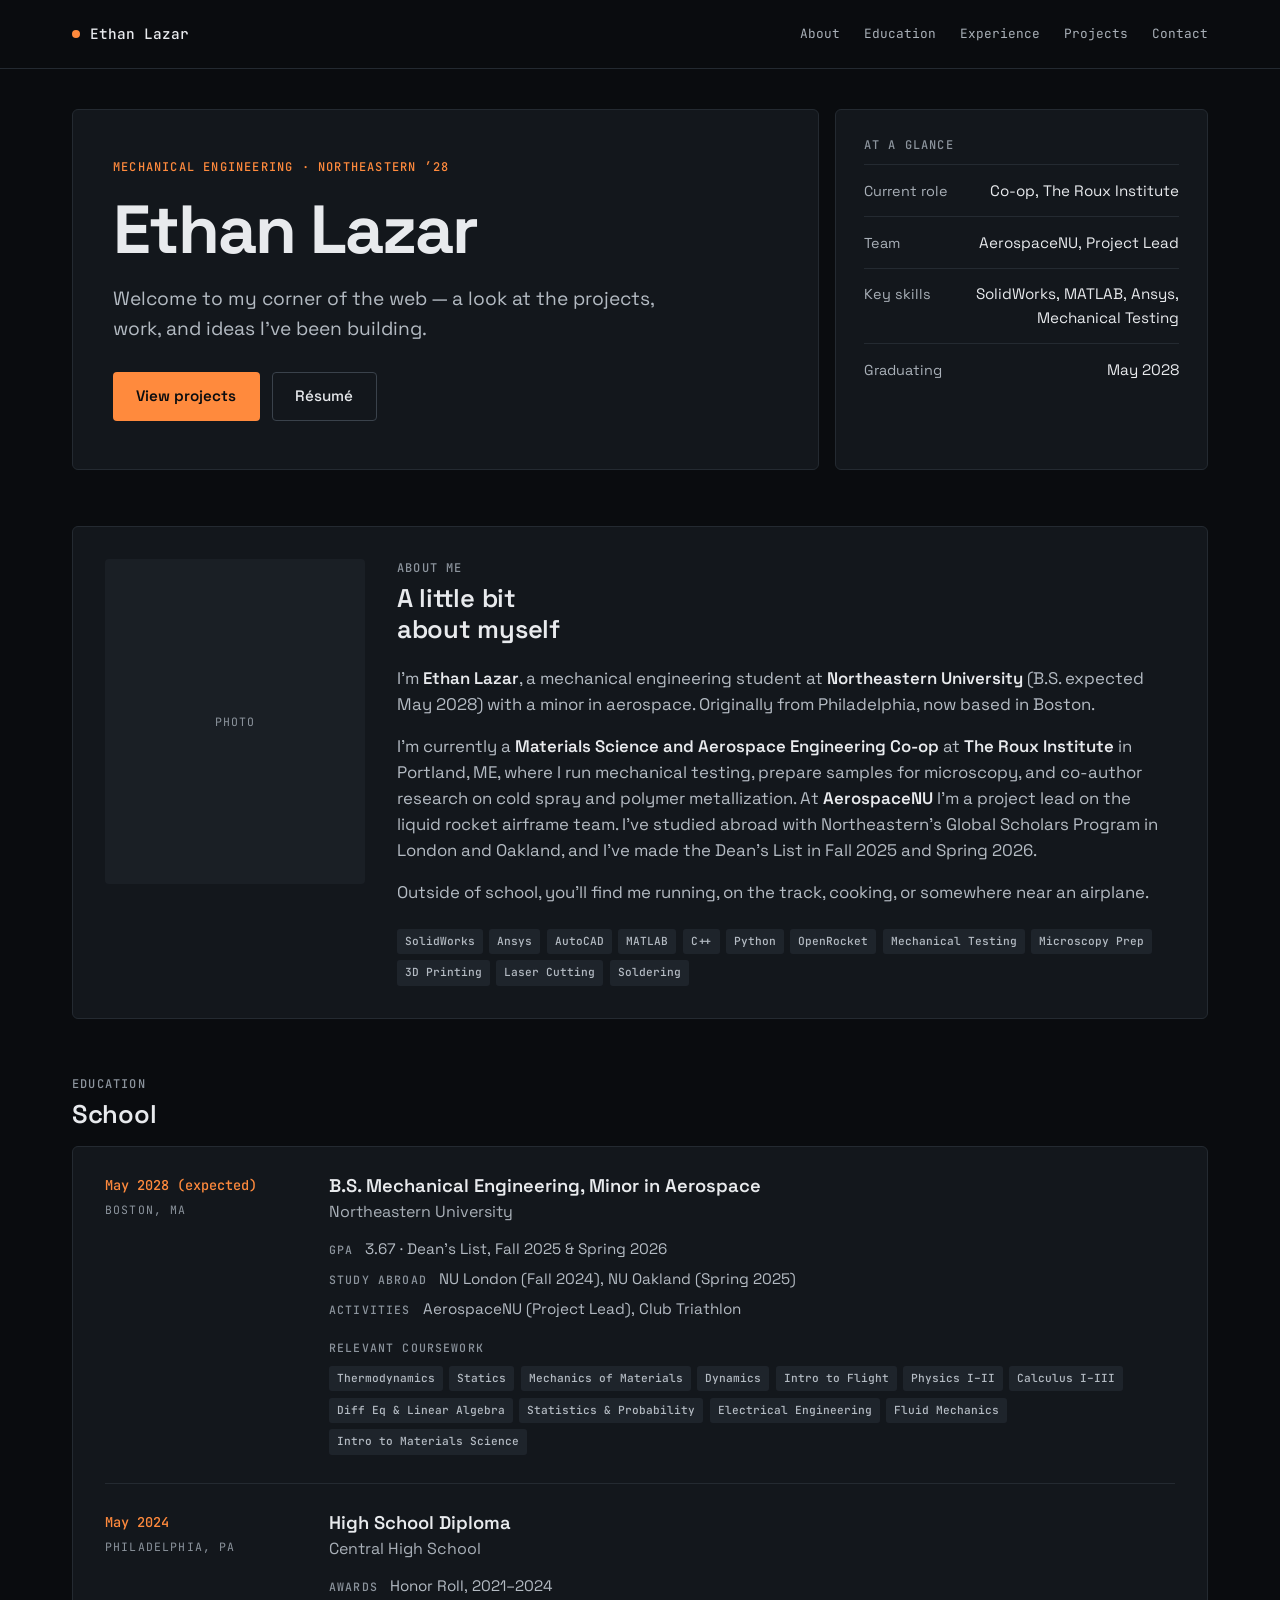
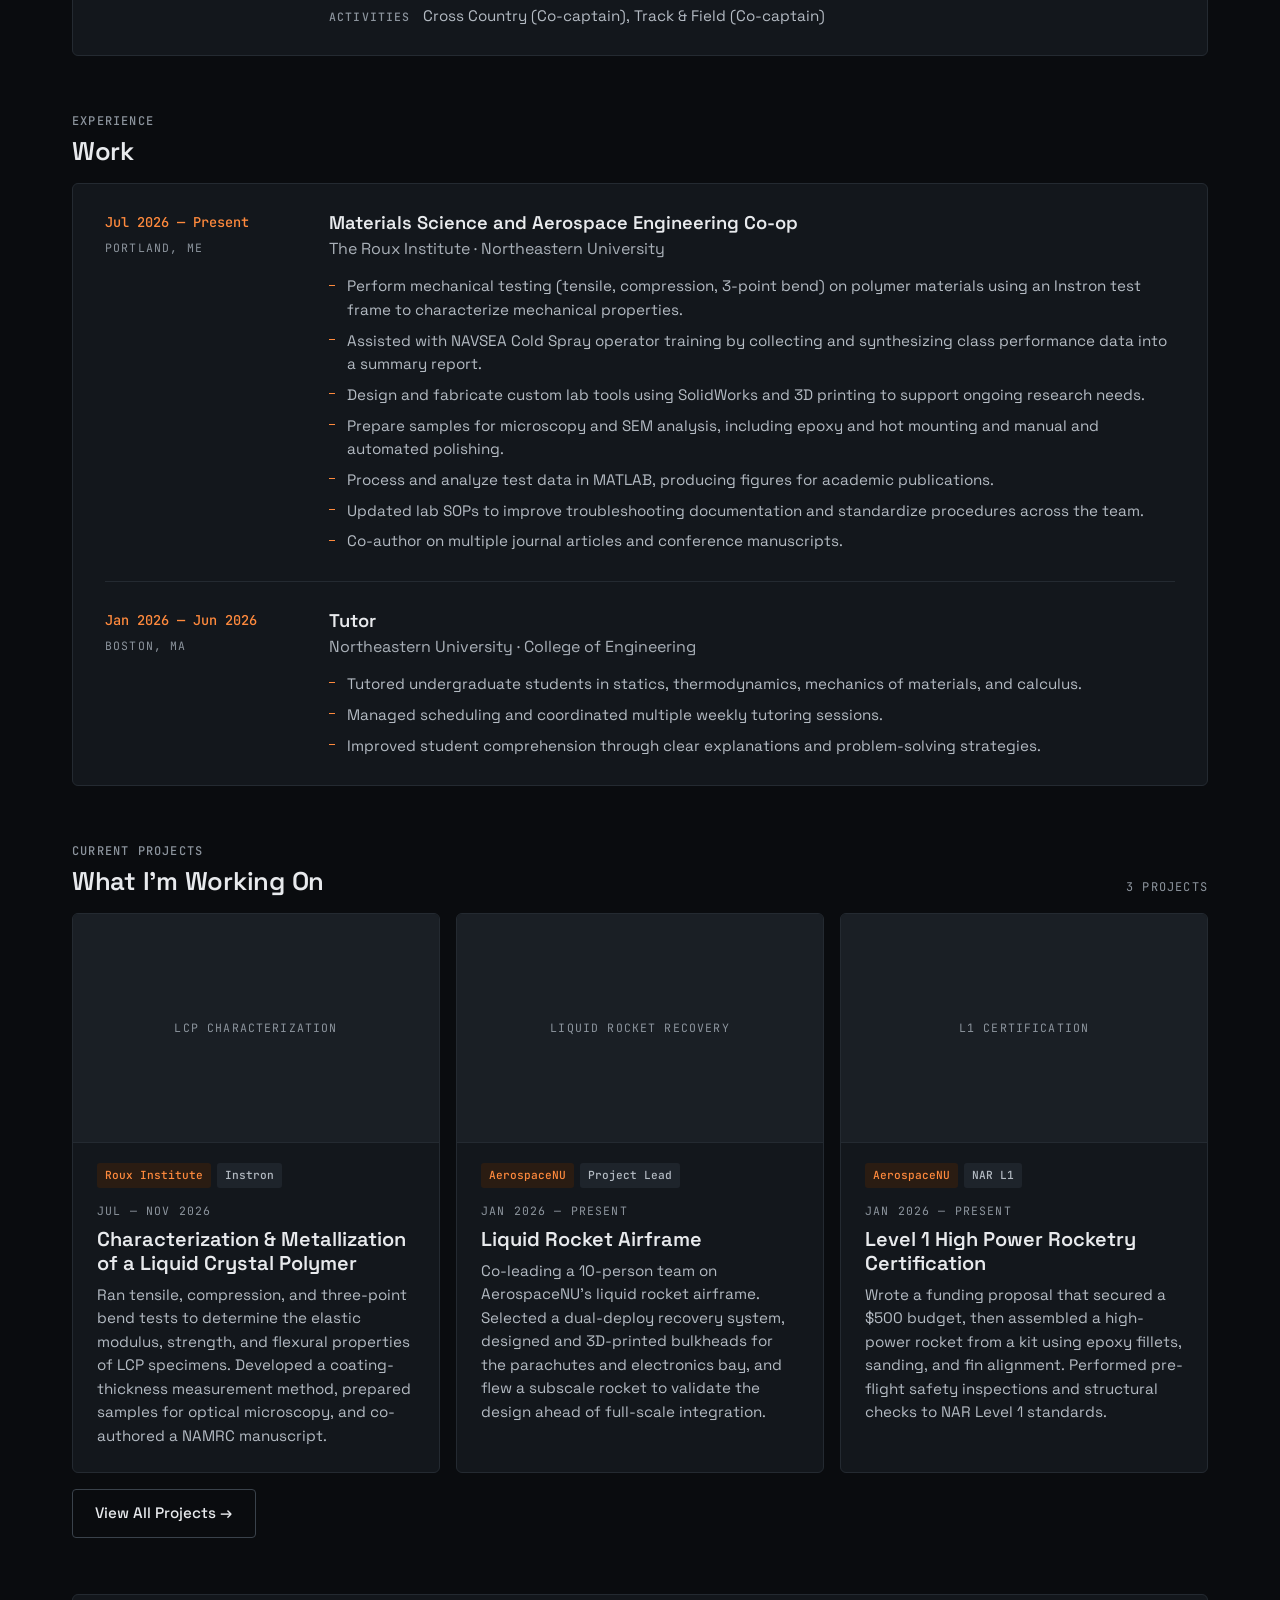
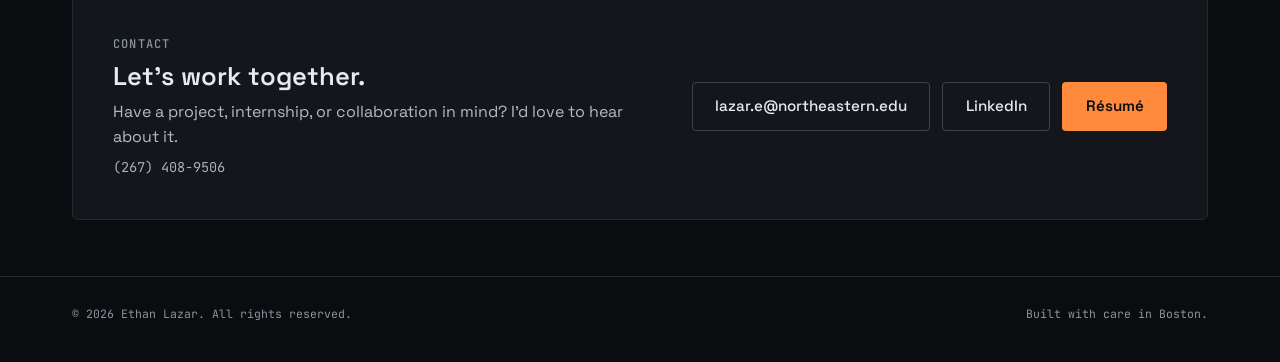
==== commit 9dec44f8: "Restyle site with Ember theme Dark charcoal panels with a single orange accent, Space Grotesk and Je" ====
--- a/index.html
+++ b/index.html
@@ -6,44 +6,45 @@
   <title>Ethan Lazar — Mechanical Engineering</title>
   <link rel="preconnect" href="https://fonts.googleapis.com">
   <link rel="preconnect" href="https://fonts.gstatic.com" crossorigin>
-  <link href="https://fonts.googleapis.com/css2?family=Outfit:wght@300;400;500;600;700;800;900&family=Space+Mono:wght@400;700&display=swap" rel="stylesheet">
   <link rel="stylesheet" href="style.css">
 </head>
 <body>
 
-  <!-- Navigation -->
-  <nav class="nav">
-    <a href="#" class="nav-logo">EL<span class="dot">.</span></a>
-    <div class="nav-links">
-      <a href="#about">About</a>
-      <a href="#education">Education</a>
-      <a href="#experience">Experience</a>
-      <a href="#work">Projects</a>
-      <a href="#contact" class="nav-cta">Contact Me</a>
-    </div>
-    <button class="nav-toggle" aria-label="Toggle menu">
-      <span></span><span></span>
-    </button>
-  </nav>
-
-  <!-- Mobile Menu -->
-  <div class="mobile-menu">
-    <a href="#about">About</a>
-    <a href="#education">Education</a>
-    <a href="#experience">Experience</a>
-    <a href="#work">Projects</a>
-    <a href="#contact">Contact Me</a>
-  </div>
-
-  <!-- Page Header -->
-  <header class="page-header">
-    <div class="page-header-inner">
-      <p class="page-header-tag">Portfolio</p>
-      <h1 class="page-header-title">Ethan Lazar</h1>
-      <div class="page-header-rule"></div>
-      <p class="page-header-welcome">Welcome to my corner of the web — a look at the projects, work, and ideas I've been building.</p>
+  <header class="site-header">
+    <div class="container nav">
+      <a href="index.html" class="nav-logo">Ethan Lazar</a>
+      <nav class="nav-links" aria-label="Primary">
+        <a href="#about">About</a>
+        <a href="#education">Education</a>
+        <a href="#experience">Experience</a>
+        <a href="#work">Projects</a>
+        <a href="#contact">Contact</a>
+      </nav>
     </div>
   </header>
+
+  <main>
+  <!-- Hero -->
+  <section class="container hero" aria-label="Introduction">
+    <div class="panel hero-main">
+      <p class="label label-accent">Mechanical Engineering &middot; Northeastern &rsquo;28</p>
+      <h1 class="hero-name">Ethan Lazar</h1>
+      <p class="hero-intro">Welcome to my corner of the web — a look at the projects, work, and ideas I've been building.</p>
+      <div class="hero-actions">
+        <a href="#work" class="btn btn-primary">View projects</a>
+        <a href="https://github.com/etlazar/etlazar.github.io/blob/main/Master%20Resume%20(1).md" class="btn btn-secondary" target="_blank" rel="noopener">Résumé</a>
+      </div>
+    </div>
+    <aside class="panel hero-glance" aria-labelledby="glance-title">
+      <h2 class="label" id="glance-title">At a glance</h2>
+      <dl class="glance-list">
+        <div><dt>Current role</dt><dd>Co-op, The Roux Institute</dd></div>
+        <div><dt>Team</dt><dd>AerospaceNU, Project Lead</dd></div>
+        <div><dt>Key skills</dt><dd>SolidWorks, MATLAB, Ansys, Mechanical Testing</dd></div>
+        <div><dt>Graduating</dt><dd>May 2028</dd></div>
+      </dl>
+    </aside>
+  </section>
 
   <!-- About Section -->
   <section id="about" class="section about">
@@ -87,14 +88,16 @@
   <section id="education" class="section education">
     <div class="container">
       <div class="section-header">
-        <p class="section-tag">Education</p>
-        <h2 class="section-title">School</h2>
+        <div>
+          <p class="section-tag">Education</p>
+          <h2 class="section-title">School</h2>
+        </div>
       </div>
       <div class="timeline">
 
         <article class="timeline-entry">
           <div class="timeline-meta">
-            <p class="timeline-date">Expected May 2028</p>
+            <p class="timeline-date">May 2028 (expected)</p>
             <p class="timeline-location">Boston, MA</p>
           </div>
           <div class="timeline-body">
@@ -142,8 +145,10 @@
   <section id="experience" class="section experience">
     <div class="container">
       <div class="section-header">
-        <p class="section-tag">Experience</p>
-        <h2 class="section-title">Work</h2>
+        <div>
+          <p class="section-tag">Experience</p>
+          <h2 class="section-title">Work</h2>
+        </div>
       </div>
       <div class="timeline">
         <article class="timeline-entry">
@@ -189,62 +194,62 @@
   <section id="work" class="section work">
     <div class="container">
       <div class="section-header">
-        <p class="section-tag">Current Projects</p>
-        <h2 class="section-title">What I'm Working On</h2>
+        <div>
+          <p class="section-tag">Current Projects</p>
+          <h2 class="section-title">What I'm Working On</h2>
+        </div>
+        <p class="section-count">3 projects</p>
       </div>
       <div class="projects-grid">
 
         <a href="lcp-metallization.html" class="project-card">
-          <div class="project-img" style="background: linear-gradient(135deg, #1f1f24, #4a4a55);">
+          <div class="project-img">
             <span class="project-placeholder">LCP Characterization</span>
           </div>
           <div class="project-info">
             <div class="project-tags">
               <span>Roux Institute</span>
               <span>Instron</span>
-              <span>Jul — Nov 2026</span>
-            </div>
+            </div>
+            <p class="project-date">Jul — Nov 2026</p>
             <h3>Characterization &amp; Metallization of a Liquid Crystal Polymer</h3>
             <p>Ran tensile, compression, and three-point bend tests to determine the elastic modulus, strength, and flexural properties of LCP specimens. Developed a coating-thickness measurement method, prepared samples for optical microscopy, and co-authored a NAMRC manuscript.</p>
           </div>
-          <div class="project-arrow">&#8599;</div>
         </a>
 
         <a href="liquid-rocket-recovery.html" class="project-card">
-          <div class="project-img" style="background: linear-gradient(135deg, #0b1e3f, #1d3b6f);">
+          <div class="project-img">
             <span class="project-placeholder">Liquid Rocket Recovery</span>
           </div>
           <div class="project-info">
             <div class="project-tags">
               <span>AerospaceNU</span>
               <span>Project Lead</span>
-              <span>Jan 2026 — Present</span>
-            </div>
+            </div>
+            <p class="project-date">Jan 2026 — Present</p>
             <h3>Liquid Rocket Airframe</h3>
             <p>Co-leading a 10-person team on AerospaceNU's liquid rocket airframe. Selected a dual-deploy recovery system, designed and 3D-printed bulkheads for the parachutes and electronics bay, and flew a subscale rocket to validate the design ahead of full-scale integration.</p>
           </div>
-          <div class="project-arrow">&#8599;</div>
         </a>
 
         <a href="level-1-certification.html" class="project-card">
-          <div class="project-img" style="background: linear-gradient(135deg, #2a0b0b, #6a1a1a);">
+          <div class="project-img">
             <span class="project-placeholder">L1 Certification</span>
           </div>
           <div class="project-info">
             <div class="project-tags">
               <span>AerospaceNU</span>
               <span>NAR L1</span>
-              <span>Jan 2026 — Present</span>
-            </div>
+            </div>
+            <p class="project-date">Jan 2026 — Present</p>
             <h3>Level 1 High Power Rocketry Certification</h3>
             <p>Wrote a funding proposal that secured a $500 budget, then assembled a high-power rocket from a kit using epoxy fillets, sanding, and fin alignment. Performed pre-flight safety inspections and structural checks to NAR Level 1 standards.</p>
           </div>
-          <div class="project-arrow">&#8599;</div>
         </a>
 
       </div>
       <div class="work-more">
-        <a href="projects.html" class="btn btn-ghost">View All Projects &rarr;</a>
+        <a href="projects.html" class="btn btn-secondary">View All Projects &rarr;</a>
       </div>
     </div>
   </section>
@@ -252,19 +257,23 @@
   <!-- Contact Section -->
   <section id="contact" class="section contact">
     <div class="container">
-      <div class="contact-inner">
-        <p class="section-tag">Contact Me</p>
-        <h2 class="contact-title">Contact <em>Me</em></h2>
-        <p class="contact-sub">Have a project, internship, or collaboration in mind? I'd love to hear about it.</p>
-        <a href="mailto:lazar.e@northeastern.edu" class="btn btn-primary btn-large">lazar.e@northeastern.edu</a>
-        <p class="contact-phone"><a href="tel:+12674089506">(267) 408-9506</a></p>
-        <div class="social-links">
-          <a href="https://linkedin.com/in/etlazar" target="_blank" rel="noopener">LinkedIn</a>
-          <a href="mailto:lazar.e@northeastern.edu">Email</a>
-        </div>
-      </div>
-    </div>
-  </section>
+      <div class="panel contact-panel">
+        <div class="contact-text">
+          <p class="section-tag">Contact</p>
+          <h2 class="contact-title">Let&rsquo;s work together.</h2>
+          <p class="contact-sub">Have a project, internship, or collaboration in mind? I'd love to hear about it.</p>
+          <p class="contact-phone"><a href="tel:+12674089506">(267) 408-9506</a></p>
+        </div>
+        <div class="contact-actions">
+          <a href="mailto:lazar.e@northeastern.edu" class="btn btn-secondary">lazar.e@northeastern.edu</a>
+          <a href="https://linkedin.com/in/etlazar" class="btn btn-secondary" target="_blank" rel="noopener">LinkedIn</a>
+          <a href="https://github.com/etlazar/etlazar.github.io/blob/main/Master%20Resume%20(1).md" class="btn btn-primary" target="_blank" rel="noopener">Résumé</a>
+        </div>
+      </div>
+    </div>
+  </section>
+
+  </main>
 
   <!-- Footer -->
   <footer class="footer">
--- a/style.css
+++ b/style.css
@@ -1,1019 +1,741 @@
 /* ============================================
-   PORTFOLIO — STYLE SHEET
-   Aesthetic: engineering blueprint — sharp,
-   dark-on-dark, monospace UI labels, accent orange.
-   ============================================ */
+   EMBER THEME
+   Fonts and color tokens live here only.
+   Change the accent by editing --accent (and --link / --link-hover).
+   ============================================ */
+@import url('https://fonts.googleapis.com/css2?family=JetBrains+Mono:wght@400;500;700&family=Space+Grotesk:wght@400;500;600;700&display=swap');
 
 :root {
-  --bg:           #0a0a0a;
-  --surface:      #111111;
-  --surface-2:    #1a1a1a;
-  --border:       #2a2a2a;
-  --text:         #e8e8e8;
-  --text-dim:     #888888;
-  --accent:       #ff4d00;
-  --accent-2:     #ff7a3d;
-  --accent-glow:  rgba(255, 77, 0, 0.15);
-  --accent-border:rgba(255, 77, 0, 0.4);
-
-  --font-sans:    'Outfit', -apple-system, BlinkMacSystemFont, sans-serif;
-  --font-mono:    'Space Mono', ui-monospace, 'Courier New', monospace;
-
-  --max-w: 1200px;
+  /* Surfaces */
+  --bg: #0A0C0F;
+  --panel: #13171C;
+  --border: #242A31;
+  --media: #1A1F25;
+  --chip: #1E242B;
+  --chip-accent: #2A1C12;
+  --button-border: #3A424B;
+
+  /* Text */
+  --text: #E8EAED;
+  --text-2: #B4BBC3;
+  --text-nav: #A9B0B8;
+  --text-dim: #8C949D;
+  --text-on-accent: #0A0C0F;
+
+  /* Accent */
+  --accent: #FF8A3D;
+  --link: #FF9A52;
+  --link-hover: #FFC08F;
+
+  /* Type */
+  --font-sans: "Space Grotesk", system-ui, sans-serif;
+  --font-mono: "JetBrains Mono", ui-monospace, monospace;
+
+  /* Shape + spacing */
+  --radius: 6px;
+  --radius-btn: 4px;
+  --radius-chip: 3px;
+  --max-width: 1200px;
+  --gutter: 2rem;
+  --gap: 1rem;
+  --section-space: 3.5rem;
   --ease: cubic-bezier(0.22, 1, 0.36, 1);
 }
 
-/* ---- Reset ---- */
-*, *::before, *::after { margin: 0; padding: 0; box-sizing: border-box; }
-html { scroll-behavior: smooth; -webkit-font-smoothing: antialiased; }
+/* ============================================
+   BASE
+   ============================================ */
+*, *::before, *::after { box-sizing: border-box; margin: 0; padding: 0; }
+
+html { scroll-behavior: smooth; -webkit-text-size-adjust: 100%; }
+
 body {
+  background: var(--bg);
+  color: var(--text-2);
   font-family: var(--font-sans);
-  background: var(--bg);
+  font-size: 1rem;
+  line-height: 1.55;
+  -webkit-font-smoothing: antialiased;
+}
+
+img { display: block; max-width: 100%; }
+
+a { color: var(--link); text-decoration-thickness: 1px; text-underline-offset: 3px; }
+a:hover { color: var(--link-hover); }
+
+h1, h2, h3 { color: var(--text); font-weight: 600; line-height: 1.2; }
+
+strong { color: var(--text); font-weight: 600; }
+
+:focus-visible {
+  outline: 2px solid var(--accent);
+  outline-offset: 3px;
+  border-radius: 2px;
+}
+
+.container {
+  width: 100%;
+  max-width: var(--max-width);
+  margin: 0 auto;
+  padding: 0 var(--gutter);
+}
+
+main { display: block; padding-bottom: var(--section-space); }
+
+/* Shared panel + label primitives */
+.panel {
+  background: var(--panel);
+  border: 1px solid var(--border);
+  border-radius: var(--radius);
+}
+
+.label,
+.section-tag {
+  font-family: var(--font-mono);
+  font-size: 0.75rem;
+  font-weight: 500;
+  text-transform: uppercase;
+  letter-spacing: 0.1em;
+  color: var(--text-dim);
+}
+.label-accent { color: var(--accent); }
+
+/* ============================================
+   HEADER
+   ============================================ */
+.site-header { border-bottom: 1px solid var(--border); }
+
+.nav {
+  display: flex;
+  flex-wrap: wrap;
+  align-items: center;
+  justify-content: space-between;
+  gap: 0.75rem 2rem;
+  padding-top: 1.25rem;
+  padding-bottom: 1.25rem;
+}
+
+.nav-logo {
+  display: inline-flex;
+  align-items: center;
+  gap: 0.6rem;
+  font-family: var(--font-mono);
+  font-size: 0.9rem;
+  font-weight: 500;
   color: var(--text);
-  font-size: 16px;
-  font-weight: 300;
-  line-height: 1.6;
-  overflow-x: hidden;
-}
-a { color: inherit; text-decoration: none; }
-img { max-width: 100%; display: block; }
-
-/* ---- Scrollbar ---- */
-::-webkit-scrollbar { width: 6px; height: 6px; }
-::-webkit-scrollbar-track { background: var(--bg); }
-::-webkit-scrollbar-thumb { background: var(--accent); border-radius: 3px; }
-::-webkit-scrollbar-thumb:hover { background: var(--accent-2); }
-html { scrollbar-width: thin; scrollbar-color: var(--accent) var(--bg); }
-
-/* ---- Container ---- */
-.container { max-width: var(--max-w); margin: 0 auto; padding: 0 24px; }
-
-/* ============================================
-   NAVIGATION — glassmorphism
-   ============================================ */
-.nav {
-  position: fixed; top: 0; left: 0; right: 0; z-index: 100;
-  display: flex; align-items: center; justify-content: space-between;
-  padding: 18px 32px;
-  background: rgba(10, 10, 10, 0.85);
-  backdrop-filter: blur(20px);
-  -webkit-backdrop-filter: blur(20px);
-  border-bottom: 1px solid var(--border);
-}
-.nav-logo {
-  font-family: var(--font-mono);
-  font-size: 1rem;
+  text-decoration: none;
+}
+.nav-logo::before {
+  content: "";
+  width: 8px;
+  height: 8px;
+  border-radius: 50%;
+  background: var(--accent);
+  flex-shrink: 0;
+}
+.nav-logo:hover { color: var(--text); }
+
+.nav-links {
+  display: flex;
+  flex-wrap: wrap;
+  gap: 0.4rem 1.5rem;
+}
+.nav-links a {
+  font-family: var(--font-mono);
+  font-size: 0.8rem;
+  color: var(--text-nav);
+  text-decoration: none;
+  padding: 0.25rem 0;
+  transition: color 0.2s var(--ease);
+}
+.nav-links a:hover,
+.nav-links a[aria-current="page"] { color: var(--text); }
+
+/* ============================================
+   BUTTONS + CHIPS
+   ============================================ */
+.btn {
+  display: inline-flex;
+  align-items: center;
+  justify-content: center;
+  gap: 0.5rem;
+  padding: 0.9rem 1.4rem;
+  border-radius: var(--radius-btn);
+  border: 1px solid transparent;
+  font-family: var(--font-sans);
+  font-size: 0.95rem;
+  font-weight: 500;
+  line-height: 1.2;
+  text-decoration: none;
+  cursor: pointer;
+  transition: background-color 0.2s var(--ease), border-color 0.2s var(--ease), color 0.2s var(--ease);
+  overflow-wrap: anywhere;
+}
+.btn-primary {
+  background: var(--accent);
+  color: var(--text-on-accent);
+  font-weight: 600;
+}
+.btn-primary:hover { background: var(--link-hover); color: var(--text-on-accent); }
+.btn-secondary {
+  background: transparent;
+  border-color: var(--button-border);
+  color: var(--text);
+}
+.btn-secondary:hover { border-color: var(--text-nav); color: var(--text); }
+
+.chip,
+.skill-chip,
+.course-chips span,
+.project-tags span,
+.project-hero-tags span {
+  display: inline-block;
+  font-family: var(--font-mono);
+  font-size: 0.7rem;
+  font-weight: 500;
+  line-height: 1.4;
+  padding: 0.3rem 0.5rem;
+  border-radius: var(--radius-chip);
+  background: var(--chip);
+  color: var(--text-2);
+}
+.chip-accent,
+.project-tags span:first-child,
+.project-hero-tags span:first-child {
+  background: var(--chip-accent);
+  color: var(--accent);
+}
+
+/* ============================================
+   SECTIONS
+   ============================================ */
+.section { padding-top: var(--section-space); }
+
+.section-header {
+  display: flex;
+  flex-wrap: wrap;
+  align-items: flex-end;
+  justify-content: space-between;
+  gap: 0.5rem 1rem;
+  margin-bottom: var(--gap);
+}
+.section-header .section-tag { margin-bottom: 0.35rem; }
+.section-title {
+  font-size: 1.6rem;
+  font-weight: 600;
+  letter-spacing: -0.01em;
+}
+.section-count {
+  font-family: var(--font-mono);
+  font-size: 0.75rem;
+  text-transform: uppercase;
+  letter-spacing: 0.1em;
+  color: var(--text-dim);
+}
+
+/* ============================================
+   HERO
+   ============================================ */
+.hero {
+  display: grid;
+  grid-template-columns: 2fr 1fr;
+  gap: var(--gap);
+  padding-top: 2.5rem;
+}
+
+.hero-main {
+  display: flex;
+  flex-direction: column;
+  justify-content: center;
+  gap: 1.25rem;
+  padding: 3rem 2.5rem;
+  min-width: 0;
+}
+.hero-name {
+  font-size: 4.25rem;
   font-weight: 700;
-  letter-spacing: 1px;
+  line-height: 1;
+  letter-spacing: -0.03em;
+  overflow-wrap: anywhere;
+}
+.hero-intro {
+  font-size: 1.2rem;
+  color: var(--text-2);
+  max-width: 46ch;
+}
+.hero-actions {
+  display: flex;
+  flex-wrap: wrap;
+  gap: 0.75rem;
+  margin-top: 0.5rem;
+}
+
+.hero-glance { padding: 1.75rem 1.75rem 0.75rem; min-width: 0; }
+.hero-glance .label { margin-bottom: 0.75rem; }
+
+.glance-list > div {
+  display: flex;
+  justify-content: space-between;
+  align-items: baseline;
+  gap: 1rem;
+  padding: 0.85rem 0;
+  border-top: 1px solid var(--border);
+}
+.glance-list dt { color: var(--text-nav); font-size: 0.9rem; flex-shrink: 0; }
+.glance-list dd { color: var(--text); font-size: 0.95rem; text-align: right; }
+.glance-list dd.is-accent { color: var(--accent); }
+
+/* Page intro (All Projects) */
+.page-intro { padding-top: 2.5rem; }
+.page-intro-panel { padding: 2.5rem; }
+.page-intro-top {
+  display: flex;
+  flex-wrap: wrap;
+  justify-content: space-between;
+  gap: 0.5rem 1rem;
+  margin-bottom: 1rem;
+}
+.page-title {
+  font-size: 3rem;
+  font-weight: 700;
+  line-height: 1.05;
+  letter-spacing: -0.03em;
+  margin-bottom: 1rem;
+}
+.page-intro-text { font-size: 1.1rem; max-width: 60ch; }
+
+/* ============================================
+   ABOUT
+   ============================================ */
+.about-grid {
+  display: grid;
+  grid-template-columns: 260px 1fr;
+  gap: 2rem;
+  padding: 2rem;
+  background: var(--panel);
+  border: 1px solid var(--border);
+  border-radius: var(--radius);
+}
+.about-photo {
+  aspect-ratio: 4 / 5;
+  background: var(--media);
+  border-radius: var(--radius-btn);
+  display: flex;
+  align-items: center;
+  justify-content: center;
+  overflow: hidden;
+}
+.photo-placeholder {
+  font-family: var(--font-mono);
+  font-size: 0.72rem;
+  text-transform: uppercase;
+  letter-spacing: 0.1em;
+  color: var(--text-dim);
+}
+.about-content { min-width: 0; }
+.about-content .section-tag { margin-bottom: 0.35rem; }
+.about-content .section-title { margin-bottom: 1.25rem; }
+.about-text { font-size: 1.05rem; margin-bottom: 1rem; }
+.skills-row {
+  display: flex;
+  flex-wrap: wrap;
+  gap: 0.4rem;
+  margin-top: 1.5rem;
+}
+
+/* ============================================
+   TIMELINE (Education + Experience)
+   ============================================ */
+.timeline {
+  background: var(--panel);
+  border: 1px solid var(--border);
+  border-radius: var(--radius);
+  padding: 0 2rem;
+}
+.timeline-entry {
+  display: grid;
+  grid-template-columns: 200px 1fr;
+  gap: 1.5rem;
+  padding: 1.75rem 0;
+  border-top: 1px solid var(--border);
+}
+.timeline-entry:first-child { border-top: 0; }
+
+.timeline-date {
+  font-family: var(--font-mono);
+  font-size: 0.85rem;
+  font-weight: 500;
   color: var(--accent);
-  text-transform: uppercase;
-}
-.nav-logo .dot { color: var(--accent); }
-.nav-links { display: flex; align-items: center; gap: 32px; }
-.nav-links a {
+}
+.timeline-location {
+  font-family: var(--font-mono);
+  font-size: 0.72rem;
+  text-transform: uppercase;
+  letter-spacing: 0.1em;
+  color: var(--text-dim);
+  margin-top: 0.35rem;
+}
+.timeline-body { min-width: 0; }
+.timeline-role { font-size: 1.15rem; font-weight: 600; }
+.timeline-org { color: var(--text-nav); margin: 0.2rem 0 0.75rem; }
+.timeline-detail { font-size: 0.95rem; margin-top: 0.4rem; }
+.timeline-detail strong {
+  font-family: var(--font-mono);
+  font-size: 0.72rem;
+  font-weight: 500;
+  text-transform: uppercase;
+  letter-spacing: 0.1em;
+  color: var(--text-dim);
+  margin-right: 0.5rem;
+}
+.timeline-label { margin-top: 0.9rem; }
+.course-chips {
+  display: flex;
+  flex-wrap: wrap;
+  gap: 0.4rem;
+  margin-top: 0.5rem;
+}
+
+.timeline-list,
+.project-content ul { list-style: none; }
+.timeline-list li,
+.project-content li {
   position: relative;
-  font-family: var(--font-mono);
-  font-size: 0.78rem;
-  font-weight: 400;
-  color: var(--text-dim);
-  text-transform: uppercase;
-  letter-spacing: 2px;
-  padding: 4px 0;
-  transition: color 0.3s var(--ease);
-}
-.nav-links a::after {
+  padding-left: 1.1rem;
+  margin-top: 0.45rem;
+  font-size: 0.95rem;
+}
+.timeline-list li::before,
+.project-content li::before {
   content: "";
   position: absolute;
-  left: 0; bottom: -2px;
-  width: 0; height: 1px;
+  left: 0;
+  top: 0.68em;
+  width: 6px;
+  height: 1px;
   background: var(--accent);
-  transition: width 0.3s var(--ease);
-}
-.nav-links a:hover { color: var(--accent); }
-.nav-links a:hover::after { width: 100%; }
-.nav-cta {
-  color: var(--accent) !important;
-}
-.nav-cta::after { background: var(--accent); }
-
-.nav-toggle {
-  display: none; background: none; border: none; cursor: pointer;
-  flex-direction: column; gap: 5px; padding: 4px;
-}
-.nav-toggle span {
-  display: block; width: 24px; height: 2px; background: var(--text);
-  transition: 0.3s var(--ease);
-}
-
-/* Mobile menu */
-.mobile-menu {
-  position: fixed; top: 0; left: 0; right: 0; bottom: 0;
-  z-index: 99; background: var(--bg);
-  display: flex; flex-direction: column;
-  align-items: center; justify-content: center; gap: 28px;
-  opacity: 0; pointer-events: none; transition: opacity 0.4s var(--ease);
-}
-.mobile-menu.open { opacity: 1; pointer-events: all; }
-.mobile-menu a {
-  font-family: var(--font-mono);
-  font-size: 1.2rem;
-  font-weight: 400;
-  text-transform: uppercase;
-  letter-spacing: 3px;
-  color: var(--text-dim);
-  transition: color 0.3s;
-}
-.mobile-menu a:hover { color: var(--accent); }
-
-/* ============================================
-   PAGE HEADER — name + portfolio tag
-   ============================================ */
-.page-header {
-  position: relative;
-  padding: 180px 24px 100px;
+}
+
+/* ============================================
+   PROJECT CARDS
+   ============================================ */
+.projects-grid {
+  display: grid;
+  grid-template-columns: repeat(auto-fill, minmax(min(320px, 100%), 1fr));
+  gap: var(--gap);
+}
+.project-card {
+  display: flex;
+  flex-direction: column;
+  background: var(--panel);
+  border: 1px solid var(--border);
+  border-radius: var(--radius);
+  overflow: hidden;
+  color: inherit;
+  text-decoration: none;
+  transition: border-color 0.2s var(--ease);
+}
+.project-card:hover { border-color: var(--button-border); color: inherit; }
+.project-card:hover h3 { color: var(--link-hover); }
+
+.project-img {
+  aspect-ratio: 16 / 10;
+  background: var(--media);
+  border-bottom: 1px solid var(--border);
+  display: flex;
+  align-items: center;
+  justify-content: center;
+  overflow: hidden;
+}
+.project-img img { width: 100%; height: 100%; object-fit: cover; }
+.project-placeholder,
+.project-cover span {
+  font-family: var(--font-mono);
+  font-size: 0.72rem;
+  text-transform: uppercase;
+  letter-spacing: 0.1em;
+  color: var(--text-dim);
   text-align: center;
-  border-bottom: 1px solid rgba(255, 255, 255, 0.06);
-  background: var(--bg);
+  padding: 0 1rem;
+}
+
+.project-info { padding: 1.25rem 1.5rem 1.5rem; }
+.project-tags {
+  display: flex;
+  flex-wrap: wrap;
+  gap: 0.4rem;
+  margin-bottom: 0.9rem;
+}
+.project-date {
+  font-family: var(--font-mono);
+  font-size: 0.72rem;
+  text-transform: uppercase;
+  letter-spacing: 0.1em;
+  color: var(--text-dim);
+  margin-bottom: 0.4rem;
+}
+.project-info h3 {
+  font-size: 1.25rem;
+  font-weight: 600;
+  margin-bottom: 0.5rem;
+  transition: color 0.2s var(--ease);
+}
+.project-info p:not(.project-date) { font-size: 0.95rem; }
+
+.work-more { margin-top: var(--gap); }
+
+/* ============================================
+   CONTACT + FOOTER
+   ============================================ */
+.contact-panel {
+  display: flex;
+  flex-wrap: wrap;
+  align-items: center;
+  justify-content: space-between;
+  gap: 1.5rem 2rem;
+  padding: 2.5rem;
+}
+.contact-text { min-width: 0; max-width: 34rem; }
+.contact-text .section-tag { margin-bottom: 0.5rem; }
+.contact-title { font-size: 1.6rem; font-weight: 600; margin-bottom: 0.5rem; }
+.contact-sub { font-size: 1rem; }
+.contact-phone { margin-top: 0.5rem; font-family: var(--font-mono); font-size: 0.85rem; }
+.contact-phone a { color: var(--text-nav); text-decoration: none; }
+.contact-phone a:hover { color: var(--text); }
+.contact-actions { display: flex; flex-wrap: wrap; gap: 0.75rem; min-width: 0; }
+
+.footer {
+  border-top: 1px solid var(--border);
+  padding: 1.75rem 0 2.5rem;
+}
+.footer-inner {
+  display: flex;
+  flex-wrap: wrap;
+  justify-content: space-between;
+  gap: 0.5rem 1rem;
+  font-family: var(--font-mono);
+  font-size: 0.72rem;
+  color: var(--text-dim);
+}
+
+/* ============================================
+   PROJECT DETAIL PAGES
+   ============================================ */
+.project-hero { padding-top: 2.5rem; }
+.back-link {
+  display: inline-block;
+  font-family: var(--font-mono);
+  font-size: 0.8rem;
+  text-decoration: none;
+  margin-bottom: 1.5rem;
+}
+.project-hero-tags {
+  display: flex;
+  flex-wrap: wrap;
+  gap: 0.4rem;
+  margin-bottom: 1rem;
+}
+.project-hero-title {
+  font-size: clamp(2rem, 5vw, 3.25rem);
+  font-weight: 700;
+  line-height: 1.05;
+  letter-spacing: -0.03em;
+  max-width: 22ch;
+  overflow-wrap: anywhere;
+}
+.project-hero-sub {
+  font-size: 1.15rem;
+  max-width: 62ch;
+  margin-top: 1rem;
+}
+.project-cover {
+  margin-top: 2rem;
+  height: clamp(220px, 40vw, 420px);
+  background: var(--media);
+  border: 1px solid var(--border);
+  border-radius: var(--radius);
+  display: flex;
+  align-items: center;
+  justify-content: center;
   overflow: hidden;
 }
-.page-header::before {
-  content: "";
-  position: absolute; inset: 0;
-  background-image:
-    linear-gradient(rgba(255, 77, 0, 0.04) 1px, transparent 1px),
-    linear-gradient(90deg, rgba(255, 77, 0, 0.04) 1px, transparent 1px);
-  background-size: 60px 60px;
-  -webkit-mask-image: radial-gradient(ellipse 70% 80% at 50% 50%, #000 0%, transparent 80%);
-          mask-image: radial-gradient(ellipse 70% 80% at 50% 50%, #000 0%, transparent 80%);
-  pointer-events: none;
-}
-.page-header-inner { position: relative; z-index: 1; }
-.page-header-tag {
-  font-family: var(--font-mono);
-  font-size: 0.78rem;
-  font-weight: 400;
-  text-transform: uppercase;
-  letter-spacing: 4px;
-  color: var(--accent);
-  margin-bottom: 16px;
-}
-.page-header-title {
-  font-family: var(--font-sans);
-  font-size: clamp(3.4rem, 9vw, 6.4rem);
-  font-weight: 800;
-  line-height: 1.02;
-  letter-spacing: -3px;
-  color: var(--text);
-  margin: 0;
-}
-.page-header-rule {
-  width: 72px; height: 2px;
-  background: var(--accent);
-  margin: 32px auto 28px;
-}
-.page-header-welcome {
-  font-family: var(--font-sans);
-  font-size: clamp(1.05rem, 1.6vw, 1.25rem);
-  font-weight: 300;
-  line-height: 1.7;
-  color: var(--text-dim);
-  max-width: 620px;
-  margin: 0 auto;
-}
-
-/* ============================================
-   BUTTONS — sliding ::before background
-   ============================================ */
-.btn {
-  position: relative;
-  display: inline-flex; align-items: center; gap: 8px;
-  padding: 14px 32px;
-  font-family: var(--font-mono);
-  font-size: 0.78rem; font-weight: 700;
-  text-transform: uppercase;
-  letter-spacing: 2px;
-  border: 1px solid var(--accent);
-  background: transparent;
-  color: var(--accent);
-  cursor: pointer;
+.project-cover img { width: 100%; height: 100%; object-fit: cover; }
+
+.project-body { padding-top: var(--gap); }
+.project-body .container {
+  display: grid;
+  grid-template-columns: 300px 1fr;
+  gap: var(--gap);
+  align-items: start;
+}
+
+.project-meta {
+  position: sticky;
+  top: 1.5rem;
+  background: var(--panel);
+  border: 1px solid var(--border);
+  border-radius: var(--radius);
+  padding: 0.5rem 1.5rem;
+}
+.project-meta > div {
+  padding: 0.9rem 0;
+  border-top: 1px solid var(--border);
+}
+.project-meta > div:first-child { border-top: 0; }
+.project-meta dt {
+  font-family: var(--font-mono);
+  font-size: 0.72rem;
+  font-weight: 500;
+  text-transform: uppercase;
+  letter-spacing: 0.1em;
+  color: var(--text-dim);
+  margin-bottom: 0.25rem;
+}
+.project-meta dd { color: var(--text); font-size: 0.95rem; overflow-wrap: anywhere; }
+
+.project-content {
+  min-width: 0;
+  background: var(--panel);
+  border: 1px solid var(--border);
+  border-radius: var(--radius);
+  padding: 2rem 2.25rem;
+}
+.project-content h3 {
+  font-size: 1.25rem;
+  font-weight: 600;
+  margin: 2.25rem 0 0.75rem;
+}
+.project-content h3:first-child { margin-top: 0; }
+.project-content p { font-size: 1.05rem; margin-bottom: 1rem; }
+.project-content li { font-size: 1.05rem; }
+
+/* Figures */
+.project-content figure { margin: 0; display: flex; flex-direction: column; }
+.project-content figure.figure-full { margin: 1.5rem 0; }
+.project-content .figure-frame {
+  background: var(--media);
+  border: 1px solid var(--border);
+  border-radius: var(--radius-btn);
   overflow: hidden;
-  z-index: 0;
-  transition: color 0.3s var(--ease);
-}
-.btn::before {
-  content: "";
-  position: absolute;
-  top: 0; left: -100%;
-  width: 100%; height: 100%;
-  background: var(--accent);
-  z-index: -1;
-  transition: left 0.35s var(--ease);
-}
-.btn:hover { color: var(--bg); }
-.btn:hover::before { left: 0; }
-
-.btn-primary {
-  background: var(--accent);
-  color: var(--bg);
-}
-.btn-primary::before {
-  background: var(--accent-2);
-  left: -100%;
-}
-.btn-primary:hover { color: var(--bg); }
-.btn-primary:hover::before { left: 0; }
-
-.btn-ghost {
-  border-color: var(--border);
-  color: var(--text);
-}
-.btn-ghost::before { background: var(--accent); }
-.btn-ghost:hover { color: var(--bg); border-color: var(--accent); }
-
-.btn-large { font-size: 0.9rem; padding: 18px 40px; letter-spacing: 3px; }
-
-/* ============================================
-   SECTIONS — numbered header with horizontal line
-   ============================================ */
-.section { padding: 120px 0; position: relative; }
-.section-header {
-  display: flex;
-  align-items: center;
-  gap: 20px;
-  margin-bottom: 64px;
-}
-.section-header::after {
-  content: "";
-  flex: 1;
-  height: 1px;
-  background: var(--border);
-}
-.section-tag {
-  font-family: var(--font-mono);
-  font-size: 0.85rem; font-weight: 700;
-  text-transform: uppercase;
-  letter-spacing: 2px;
-  color: var(--accent);
-  flex-shrink: 0;
-}
-.section-title {
-  font-family: var(--font-sans);
-  font-size: clamp(1.8rem, 3.4vw, 2.6rem);
-  font-weight: 800;
-  letter-spacing: -1px;
-  color: var(--text);
-  line-height: 1.1;
-  flex-shrink: 0;
-  white-space: nowrap;
-}
-
-/* Numbered counters: 01, 02, 03, ... */
-body { counter-reset: section; }
-.section { counter-increment: section; }
-.section .section-tag::before {
-  content: counter(section, decimal-leading-zero) ". ";
-  color: var(--accent);
-}
-
-/* ============================================
-   PROJECTS GRID — cards with hover lift + top bar
-   ============================================ */
-.projects-grid {
-  display: grid; gap: 24px;
-}
-.work-more {
-  margin-top: 48px;
-  text-align: center;
-}
-.project-card {
-  position: relative;
-  display: grid;
-  grid-template-columns: 1fr 1fr auto;
-  align-items: center;
-  gap: 32px;
-  background: var(--surface);
-  padding: 20px;
-  border: 1px solid var(--border);
-  transition: transform 0.3s var(--ease), border-color 0.3s var(--ease), background 0.3s var(--ease);
-  cursor: pointer;
-  overflow: hidden;
-}
-.project-card::before {
-  content: "";
-  position: absolute;
-  top: 0; left: 0; right: 0;
-  height: 2px;
-  background: linear-gradient(90deg, var(--accent), var(--accent-2));
-  opacity: 0;
-  transition: opacity 0.3s var(--ease);
-}
-.project-card:hover {
-  border-color: var(--accent);
-  transform: translateY(-4px);
-}
-.project-card:hover::before { opacity: 1; }
-
-.project-img {
-  height: 220px;
-  display: flex; align-items: center; justify-content: center;
-  overflow: hidden;
-  border: 1px solid var(--border);
-  transition: transform 0.4s var(--ease);
-}
-.project-img img {
-  width: 100%;
-  height: 100%;
-  object-fit: cover;
-  display: block;
-}
-.project-card:hover .project-img { transform: scale(1.02); }
-.project-placeholder {
-  font-family: var(--font-mono);
-  font-size: 0.78rem;
-  color: rgba(232, 232, 232, 0.45);
-  text-transform: uppercase;
-  letter-spacing: 3px;
-}
-.project-info { padding: 8px 0; }
-.project-tags { display: flex; gap: 6px; margin-bottom: 16px; flex-wrap: wrap; }
-.project-tags span {
-  font-family: var(--font-mono);
-  font-size: 0.65rem; font-weight: 700;
-  text-transform: uppercase; letter-spacing: 1.5px;
-  color: var(--accent);
-  background: var(--accent-glow);
-  border: 1px solid var(--accent-border);
-  padding: 4px 10px;
-}
-.project-tags span:last-child {
-  color: var(--text-dim);
-  background: var(--surface-2);
-  border-color: var(--border);
-}
-.project-info h3 {
-  font-family: var(--font-sans);
-  font-size: 1.4rem;
-  font-weight: 700;
-  letter-spacing: -1px;
-  color: var(--text);
-  margin-bottom: 10px;
-}
-.project-info p {
-  font-size: 0.95rem;
-  font-weight: 300;
-  color: var(--text-dim);
-  line-height: 1.65;
-}
-.project-arrow {
-  font-family: var(--font-mono);
-  font-size: 1.5rem; color: var(--text-dim);
-  transition: all 0.3s var(--ease);
-  padding-right: 16px;
-}
-.project-card:hover .project-arrow {
-  color: var(--accent); transform: translate(4px, -4px);
-}
-
-/* ============================================
-   TIMELINE — square dots, 2px left line
-   ============================================ */
-.experience { background: var(--bg); }
-.education  { background: var(--bg); }
-
-.timeline {
-  position: relative;
-  display: flex; flex-direction: column;
-  padding-left: 32px;
-}
-.timeline::before {
-  content: "";
-  position: absolute;
-  left: 0; top: 8px; bottom: 8px;
-  width: 2px;
-  background: var(--border);
-}
-.timeline-entry {
-  position: relative;
-  display: grid;
-  grid-template-columns: 220px 1fr;
-  gap: 48px;
-  padding: 28px 0;
-}
-.timeline-entry::before {
-  content: "";
-  position: absolute;
-  left: -39px;
-  top: 36px;
-  width: 14px; height: 14px;
-  background: var(--accent);
-  border: 2px solid var(--accent);
-  box-shadow: 0 0 0 4px var(--bg);
-}
-.timeline-entry:first-child { padding-top: 8px; }
-.timeline-entry:first-child::before { top: 16px; }
-
-.timeline-meta {
-  font-family: var(--font-mono);
-}
-.timeline-date {
-  font-size: 0.72rem;
-  font-weight: 700;
-  color: var(--accent);
-  text-transform: uppercase;
-  letter-spacing: 2px;
-  margin-bottom: 6px;
-}
-.timeline-location {
-  font-size: 0.68rem;
-  color: var(--text-dim);
-  text-transform: uppercase;
-  letter-spacing: 2px;
-}
-.timeline-body {
-  position: relative;
-  background: var(--surface);
-  border: 1px solid var(--border);
-  border-left: 4px solid var(--accent);
-  padding: 24px 28px;
-  transition: border-color 0.3s var(--ease), transform 0.3s var(--ease);
-}
-.timeline-body:hover {
-  border-color: var(--accent);
-  border-left-color: var(--accent);
-  transform: translateY(-2px);
-}
-.timeline-role {
-  font-family: var(--font-sans);
-  font-size: 1.3rem;
-  font-weight: 700;
-  letter-spacing: -1px;
-  color: var(--text);
-  margin-bottom: 6px;
-}
-.timeline-org {
-  font-size: 0.98rem;
-  font-weight: 400;
-  color: var(--text);
-  margin-bottom: 16px;
-}
-.timeline-detail {
-  font-size: 0.95rem;
-  font-weight: 300;
-  color: var(--text-dim);
-  line-height: 1.7;
-  margin-bottom: 6px;
-}
-.timeline-detail strong {
-  display: inline-block;
-  min-width: 140px;
-  font-family: var(--font-mono);
-  font-size: 0.65rem;
-  font-weight: 700;
-  color: var(--accent);
-  text-transform: uppercase;
-  letter-spacing: 2px;
-  margin-right: 4px;
-}
-.timeline-label { margin-top: 18px; margin-bottom: 0; }
-.timeline-list {
-  list-style: none;
-  margin: 12px 0 0;
-  padding: 0;
-}
-.timeline-list li {
-  position: relative;
-  padding-left: 22px;
-  color: var(--text-dim);
-  font-size: 0.96rem;
-  font-weight: 300;
-  line-height: 1.7;
-  margin-bottom: 8px;
-}
-.timeline-list li::before {
-  content: "▹";
-  position: absolute;
-  left: 0; top: 0;
-  color: var(--accent);
-  font-size: 0.9rem;
-}
-.course-chips {
-  display: flex; flex-wrap: wrap; gap: 6px; margin-top: 12px;
-}
-.course-chips span {
-  font-family: var(--font-mono);
-  font-size: 0.65rem; font-weight: 700;
-  text-transform: uppercase; letter-spacing: 1.5px;
-  padding: 5px 10px;
-  background: var(--surface-2);
-  border: 1px solid var(--border);
-  color: var(--text-dim);
-  transition: all 0.25s var(--ease);
-}
-.course-chips span:hover {
-  background: var(--accent-glow);
-  border-color: var(--accent-border);
-  color: var(--accent);
-}
-
-/* ============================================
-   ABOUT
-   ============================================ */
-.about { background: var(--bg); }
-.about-grid {
-  display: grid; grid-template-columns: 1fr 1.3fr;
-  gap: 64px; align-items: center;
-}
-.about-photo {
-  aspect-ratio: 3/4;
-  overflow: hidden;
-  border: 1px solid var(--border);
-  background: var(--surface);
-  position: relative;
-}
-.about-photo::before {
-  content: "";
-  position: absolute;
-  top: 0; left: 0; right: 0;
-  height: 2px;
-  background: linear-gradient(90deg, var(--accent), var(--accent-2));
-}
-.photo-placeholder {
-  width: 100%; height: 100%;
-  background:
-    linear-gradient(135deg, rgba(255, 77, 0, 0.08), transparent),
-    var(--surface-2);
-  display: flex; align-items: center; justify-content: center;
-  font-family: var(--font-mono);
-  color: rgba(232, 232, 232, 0.35); font-size: 0.78rem;
-  text-transform: uppercase; letter-spacing: 3px;
-}
-.about-content .section-tag {
-  display: inline-block;
-  margin-bottom: 14px;
-}
-.about-content .section-title {
-  white-space: normal;
-  margin-bottom: 28px;
-}
-.about-text {
-  color: var(--text-dim);
-  font-size: 1rem;
-  font-weight: 300;
-  line-height: 1.8;
-  margin-bottom: 16px;
-}
-.about-text strong { color: var(--text); font-weight: 600; }
-.skills-row {
-  display: flex; flex-wrap: wrap; gap: 8px; margin-top: 28px;
-}
-.skill-chip {
-  font-family: var(--font-mono);
-  font-size: 0.7rem; font-weight: 700;
-  text-transform: uppercase; letter-spacing: 1.5px;
-  padding: 8px 14px;
-  background: var(--surface-2);
-  border: 1px solid var(--border);
-  color: var(--text-dim);
-  transition: all 0.25s var(--ease);
-}
-.skill-chip:hover {
-  background: var(--accent-glow);
-  border-color: var(--accent-border);
-  color: var(--accent);
-}
-
-/* ============================================
-   CONTACT
-   ============================================ */
-.contact { text-align: center; background: var(--bg); }
-.contact-inner { max-width: 680px; margin: 0 auto; }
-.contact-inner .section-tag {
-  display: inline-block;
-  margin-bottom: 18px;
-  text-align: center;
-}
-.contact-title {
-  font-family: var(--font-sans);
-  font-size: clamp(2.2rem, 5vw, 3.8rem);
-  font-weight: 800;
-  letter-spacing: -2px;
-  color: var(--text);
-  line-height: 1.05;
-  margin-bottom: 22px;
-}
-.contact-title em { color: var(--accent); font-style: normal; font-weight: 900; }
-.contact-sub {
-  color: var(--text-dim);
-  font-size: 1.05rem;
-  font-weight: 300;
-  margin-bottom: 36px;
-}
-.contact-phone {
-  margin-top: 22px;
-  font-family: var(--font-mono);
-  font-size: 0.85rem;
-  color: var(--text-dim);
-  letter-spacing: 2px;
-  text-transform: uppercase;
-}
-.contact-phone a {
-  color: var(--text-dim);
-  transition: color 0.3s;
-}
-.contact-phone a:hover { color: var(--accent); }
-.social-links {
-  display: flex; gap: 28px; justify-content: center; margin-top: 48px;
-  padding-top: 36px;
-  border-top: 1px solid var(--border);
-}
-.social-links a {
-  font-family: var(--font-mono);
-  font-size: 0.75rem; font-weight: 700;
-  color: var(--text-dim); transition: color 0.3s;
-  text-transform: uppercase; letter-spacing: 3px;
-}
-.social-links a:hover { color: var(--accent); }
-
-/* ============================================
-   FOOTER
-   ============================================ */
-.footer {
-  padding: 32px 0;
-  border-top: 1px solid var(--border);
-  background: var(--bg);
-}
-.footer-inner {
-  display: flex; justify-content: space-between; align-items: center;
-  font-family: var(--font-mono);
-  font-size: 0.7rem;
-  text-transform: uppercase;
-  letter-spacing: 2px;
-  color: var(--text-dim);
-}
-
-/* ============================================
-   PROJECT DETAIL PAGE
-   ============================================ */
-.project-hero {
-  position: relative;
-  padding: 160px 24px 80px;
-  overflow: hidden;
-  background: var(--bg);
-  border-bottom: 1px solid var(--border);
-}
-.project-hero::before {
-  content: "";
-  position: absolute; inset: 0;
-  background-image:
-    linear-gradient(rgba(255, 77, 0, 0.04) 1px, transparent 1px),
-    linear-gradient(90deg, rgba(255, 77, 0, 0.04) 1px, transparent 1px);
-  background-size: 60px 60px;
-  -webkit-mask-image: radial-gradient(ellipse 70% 80% at 50% 30%, #000 0%, transparent 80%);
-          mask-image: radial-gradient(ellipse 70% 80% at 50% 30%, #000 0%, transparent 80%);
-  pointer-events: none;
-}
-.project-hero .container { position: relative; z-index: 1; }
-.back-link {
-  font-family: var(--font-mono);
-  display: inline-flex; align-items: center; gap: 8px;
-  font-size: 0.75rem; color: var(--text-dim);
-  text-transform: uppercase; letter-spacing: 3px;
-  margin-bottom: 32px;
-  transition: color 0.3s;
-}
-.back-link:hover { color: var(--accent); }
-.project-hero-tags {
-  display: flex; gap: 6px; margin-bottom: 24px; flex-wrap: wrap;
-}
-.project-hero-tags span {
-  font-family: var(--font-mono);
-  font-size: 0.65rem; font-weight: 700;
-  text-transform: uppercase; letter-spacing: 1.5px;
-  color: var(--accent);
-  background: var(--accent-glow);
-  border: 1px solid var(--accent-border);
-  padding: 4px 10px;
-}
-.project-hero-tags span:last-child {
-  color: var(--text-dim);
-  background: var(--surface-2);
-  border-color: var(--border);
-}
-.project-hero-title {
-  font-family: var(--font-sans);
-  font-size: clamp(2.2rem, 5vw, 3.8rem);
-  font-weight: 800;
-  line-height: 1.05;
-  letter-spacing: -2px;
-  color: var(--text);
-  margin-bottom: 24px;
-  max-width: 900px;
-}
-.project-hero-sub {
-  font-size: 1.05rem;
-  font-weight: 300;
-  color: var(--text-dim);
-  line-height: 1.7;
-  max-width: 720px;
-}
-.project-cover {
-  position: relative;
-  width: 100%;
-  height: clamp(220px, 40vw, 420px);
-  border: 1px solid var(--border);
-  margin-top: 56px;
-  display: flex; align-items: center; justify-content: center;
-  overflow: hidden;
-  background: var(--surface);
-}
-.project-cover::before {
-  content: "";
-  position: absolute;
-  top: 0; left: 0; right: 0;
-  height: 2px;
-  background: linear-gradient(90deg, var(--accent), var(--accent-2));
-  z-index: 2;
-}
-.project-cover img {
-  width: 100%;
-  height: 100%;
-  object-fit: cover;
-  display: block;
-}
-.project-cover span {
-  font-family: var(--font-mono);
-  font-size: clamp(0.9rem, 1.6vw, 1.1rem);
-  color: rgba(232, 232, 232, 0.55);
-  letter-spacing: 3px;
-  text-transform: uppercase;
-}
-
-/* ---- Project figures + image grids ---- */
+}
+.project-content figure img { width: 100%; height: auto; }
+
 .project-content .figure-grid {
   display: flex;
   flex-wrap: wrap;
-  gap: 20px;
-  margin: 32px 0;
   justify-content: center;
   align-items: flex-start;
-}
-.project-content .figure-grid > figure {
-  flex: 0 1 auto;
-  min-width: 0;
-}
-.project-content .figure-grid > figure .figure-frame {
-  height: 260px;
+  gap: var(--gap);
+  margin: 1.5rem 0;
+}
+.project-content .figure-grid > figure { flex: 0 1 auto; min-width: 0; }
+.project-content .figure-grid .figure-frame {
+  height: 240px;
   display: flex;
   align-items: center;
   justify-content: center;
 }
-.project-content .figure-grid > figure img {
-  height: 100%;
-  width: auto;
-  max-width: 100%;
-}
-
-.project-content figure {
-  margin: 0;
-  display: flex;
-  flex-direction: column;
-}
-.project-content figure.figure-full {
-  margin: 32px 0;
-}
-.project-content figure .figure-frame {
-  position: relative;
-  background: var(--surface);
-  border: 1px solid var(--border);
-  overflow: hidden;
-}
-.project-content figure .figure-frame::before {
-  content: "";
-  position: absolute;
-  top: 0; left: 0; right: 0;
-  height: 2px;
-  background: linear-gradient(90deg, var(--accent), var(--accent-2));
-  z-index: 2;
-}
-.project-content figure img {
-  width: 100%;
-  height: auto;
-  display: block;
-  transition: transform 0.5s var(--ease);
-}
-.project-content figure:hover img {
-  transform: scale(1.02);
-}
+.project-content .figure-grid img { height: 100%; width: auto; max-width: 100%; }
+
 .project-content figcaption {
-  font-family: var(--font-mono);
-  font-size: 0.7rem;
-  font-weight: 400;
-  color: var(--text-dim);
-  text-transform: uppercase;
-  letter-spacing: 2px;
-  margin-top: 12px;
-  line-height: 1.5;
+  font-size: 0.85rem;
+  color: var(--text-2);
+  margin-top: 0.6rem;
+  line-height: 1.45;
 }
 .project-content figcaption strong {
   display: block;
+  font-family: var(--font-mono);
+  font-size: 0.72rem;
+  font-weight: 500;
+  text-transform: uppercase;
+  letter-spacing: 0.1em;
   color: var(--accent);
-  font-weight: 700;
-  font-size: 0.65rem;
-  letter-spacing: 2.5px;
-  margin-bottom: 4px;
+  margin-bottom: 0.15rem;
 }
 .project-content .grid-caption {
-  font-family: var(--font-mono);
-  font-size: 0.72rem;
-  color: var(--text-dim);
-  text-transform: none;
-  letter-spacing: 0.5px;
-  line-height: 1.7;
-  margin: -12px 0 32px;
+  font-size: 0.85rem;
+  color: var(--text-dim);
   text-align: center;
-}
-.project-body {
-  padding: 80px 0 120px;
-  background: var(--bg);
-}
-.project-body .container {
+  margin: -0.5rem 0 1.5rem;
+}
+
+/* Prev / next */
+.project-nav { padding-top: var(--gap); }
+.project-nav .container {
   display: grid;
-  grid-template-columns: 280px 1fr;
-  gap: 64px;
-  align-items: start;
-}
-.project-meta {
-  position: sticky; top: 110px;
-  display: flex; flex-direction: column; gap: 24px;
-  padding: 28px;
-  background: var(--surface);
-  border: 1px solid var(--border);
-  border-left: 4px solid var(--accent);
-}
-.project-meta dt {
-  font-family: var(--font-mono);
-  font-size: 0.65rem; font-weight: 700;
-  text-transform: uppercase; letter-spacing: 2px;
-  color: var(--accent);
-  margin-bottom: 8px;
-}
-.project-meta dd {
-  font-size: 0.92rem;
-  font-weight: 300;
-  color: var(--text);
-  line-height: 1.5;
-}
-.project-meta dd a {
-  color: var(--accent);
+  grid-template-columns: 1fr 1fr;
+  gap: var(--gap);
+}
+.project-nav a {
+  display: flex;
+  flex-direction: column;
+  gap: 0.3rem;
+  padding: 1.25rem 1.5rem;
+  background: var(--panel);
+  border: 1px solid var(--border);
+  border-radius: var(--radius);
   text-decoration: none;
-  border-bottom: 1px solid transparent;
   transition: border-color 0.2s var(--ease);
 }
-.project-meta dd a:hover {
-  border-bottom-color: var(--accent);
-}
-.project-content h3 {
-  font-family: var(--font-sans);
-  font-size: 1.4rem;
-  font-weight: 700;
-  letter-spacing: -1px;
-  color: var(--text);
-  margin: 0 0 18px;
-  padding-bottom: 12px;
-  border-bottom: 1px solid var(--border);
-}
-.project-content h3:not(:first-child) { margin-top: 48px; }
-.project-content p {
-  color: var(--text-dim);
-  font-size: 1rem;
-  font-weight: 300;
-  line-height: 1.8;
-  margin-bottom: 16px;
-}
-.project-content ul {
-  list-style: none;
-  margin: 0 0 16px;
-  padding: 0;
-}
-.project-content li {
-  position: relative;
-  padding-left: 24px;
-  color: var(--text-dim);
-  font-size: 1rem;
-  font-weight: 300;
-  line-height: 1.8;
-  margin-bottom: 10px;
-}
-.project-content li::before {
-  content: "▹";
-  position: absolute;
-  left: 0; top: 0;
-  color: var(--accent);
-  font-size: 0.95rem;
-}
-.project-nav {
-  border-top: 1px solid var(--border);
-  padding: 40px 0 80px;
-  background: var(--bg);
-}
-.project-nav .container {
-  display: flex; justify-content: space-between; gap: 24px; flex-wrap: wrap;
-}
-.project-nav a {
-  display: inline-flex; flex-direction: column; gap: 6px;
-  color: var(--text-dim);
-  transition: color 0.3s;
-}
-.project-nav a:hover { color: var(--accent); }
-.project-nav .label {
-  font-family: var(--font-mono);
-  font-size: 0.68rem;
-  font-weight: 700;
-  text-transform: uppercase;
-  letter-spacing: 3px;
-}
-.project-nav .title {
-  font-family: var(--font-sans);
-  font-size: 1.15rem;
-  font-weight: 700;
-  letter-spacing: -0.5px;
-  color: var(--text);
-}
-.project-nav a:hover .title { color: var(--accent); }
-.project-nav .next { text-align: right; align-items: flex-end; }
-
-/* ============================================
-   ANIMATIONS
-   ============================================ */
-/* Scroll reveal */
+.project-nav a:hover { border-color: var(--button-border); }
+.project-nav a.next { text-align: right; }
+.project-nav .label { color: var(--text-dim); }
+.project-nav .title { color: var(--text); font-size: 1.05rem; font-weight: 600; }
+.project-nav a:hover .title { color: var(--link-hover); }
+
+/* ============================================
+   SCROLL REVEAL (classes added by script.js)
+   ============================================ */
 .reveal {
   opacity: 0;
-  transform: translateY(40px);
-  transition: opacity 0.8s var(--ease), transform 0.8s var(--ease);
-}
-.reveal.visible {
-  opacity: 1;
-  transform: translateY(0);
+  transform: translateY(12px);
+  transition: opacity 0.5s var(--ease), transform 0.5s var(--ease);
+}
+.reveal.visible { opacity: 1; transform: none; }
+
+@media (prefers-reduced-motion: reduce) {
+  html { scroll-behavior: auto; }
+  .reveal { opacity: 1; transform: none; transition: none; }
 }
 
 /* ============================================
    RESPONSIVE
    ============================================ */
 @media (max-width: 900px) {
-  .nav { padding: 16px 20px; }
-  .section { padding: 4rem 0; }
-  .section-header { gap: 12px; margin-bottom: 40px; }
-  .section-title { font-size: 1.5rem; }
-  .container { padding: 0 2rem; }
-
-  .page-header { padding: 130px 2rem 70px; }
-  .page-header-title { font-size: clamp(2.6rem, 11vw, 4rem); letter-spacing: -2px; }
-  .page-header-welcome { font-size: 1rem; }
-
-  .project-card {
-    grid-template-columns: 1fr;
-    gap: 20px;
-  }
-  .project-arrow { display: none; }
-
-  .timeline { padding-left: 24px; }
-  .timeline-entry {
-    grid-template-columns: 1fr;
-    gap: 16px;
-    padding: 20px 0;
-  }
-  .timeline-entry::before { left: -31px; top: 28px; }
-  .timeline-detail strong { display: block; min-width: 0; margin-bottom: 2px; }
-
-  .about-grid {
-    grid-template-columns: 1fr;
-    gap: 40px;
-  }
-  .about-photo {
-    max-width: 320px;
-    margin: 0 auto;
-  }
-
-  .project-body { padding: 4rem 0; }
-  .project-body .container {
-    grid-template-columns: 1fr;
-    gap: 40px;
-    padding: 0 2rem;
-  }
+  .hero { grid-template-columns: 1fr; }
+  .about-grid { grid-template-columns: 200px 1fr; }
+  .project-body .container { grid-template-columns: 1fr; }
   .project-meta { position: static; }
-
-  .project-content .figure-grid > figure .figure-frame {
-    height: 220px;
-  }
-}
+}
+
 @media (max-width: 640px) {
-  .nav-links { display: none; }
-  .nav-toggle { display: flex; }
-  .footer-inner { flex-direction: column; gap: 8px; text-align: center; }
-  .section-header { flex-wrap: wrap; }
-  .section-header::after { display: none; }
-
-  .project-content .figure-grid > figure .figure-frame {
-    height: 180px;
-  }
-}
+  :root { --gutter: 1rem; --section-space: 2.5rem; }
+
+  .hero { padding-top: 1.5rem; }
+  .hero-main { padding: 2rem 1.25rem; }
+  .hero-name { font-size: 3rem; }
+  .hero-intro { font-size: 1.05rem; }
+  .hero-glance { padding: 1.25rem 1.25rem 0.5rem; }
+
+  .page-intro { padding-top: 1.5rem; }
+  .page-intro-panel { padding: 1.75rem 1.25rem; }
+  .page-title { font-size: 2.25rem; }
+
+  .about-grid { grid-template-columns: 1fr; padding: 1.25rem; }
+  .about-photo { max-width: 220px; }
+
+  .timeline { padding: 0 1.25rem; }
+  .timeline-entry { grid-template-columns: 1fr; gap: 0.5rem; padding: 1.25rem 0; }
+
+  .contact-panel { padding: 1.75rem 1.25rem; }
+  .contact-actions .btn { flex: 1 1 100%; }
+
+  .project-content { padding: 1.5rem 1.25rem; }
+  .project-content .figure-grid .figure-frame { height: auto; }
+  .project-content .figure-grid img { height: auto; width: 100%; }
+  .project-content .figure-grid > figure { flex: 1 1 100%; }
+
+  .project-nav .container { grid-template-columns: 1fr; }
+  .project-nav a.next { text-align: left; }
+}
